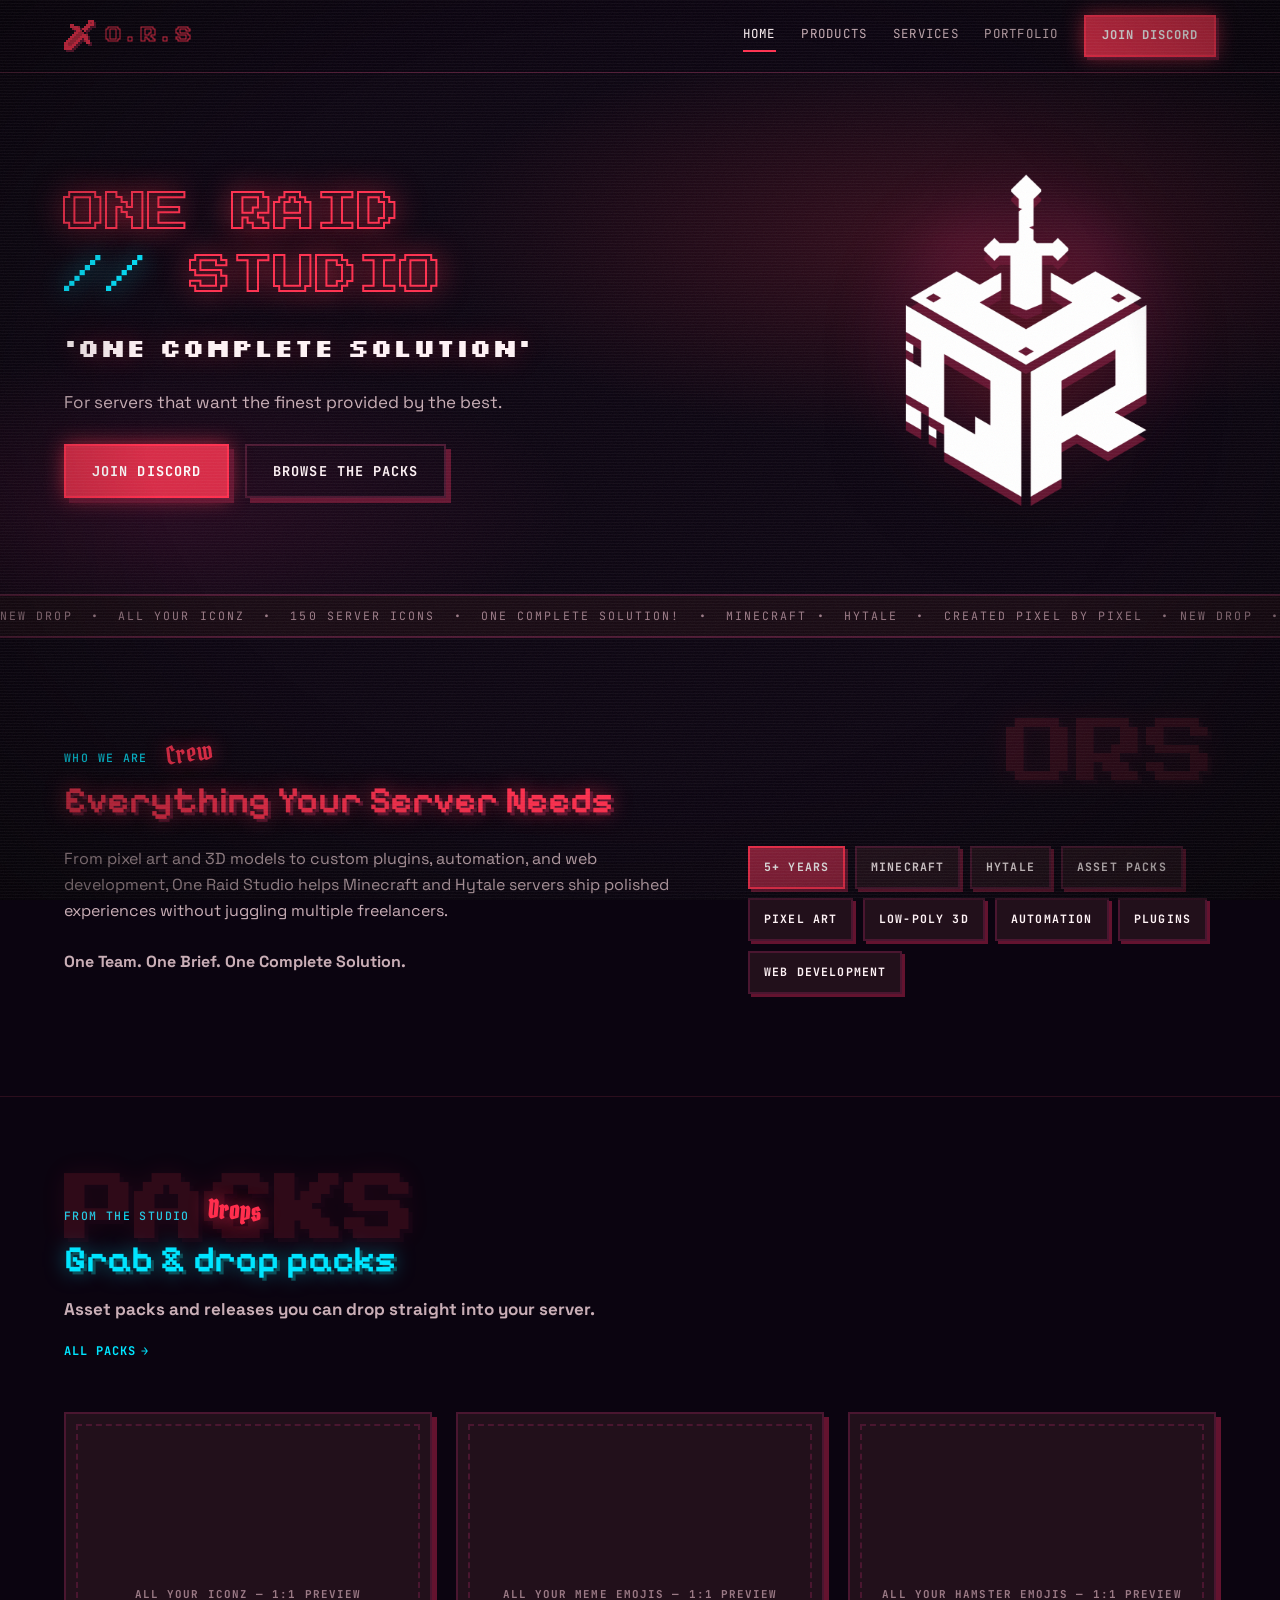
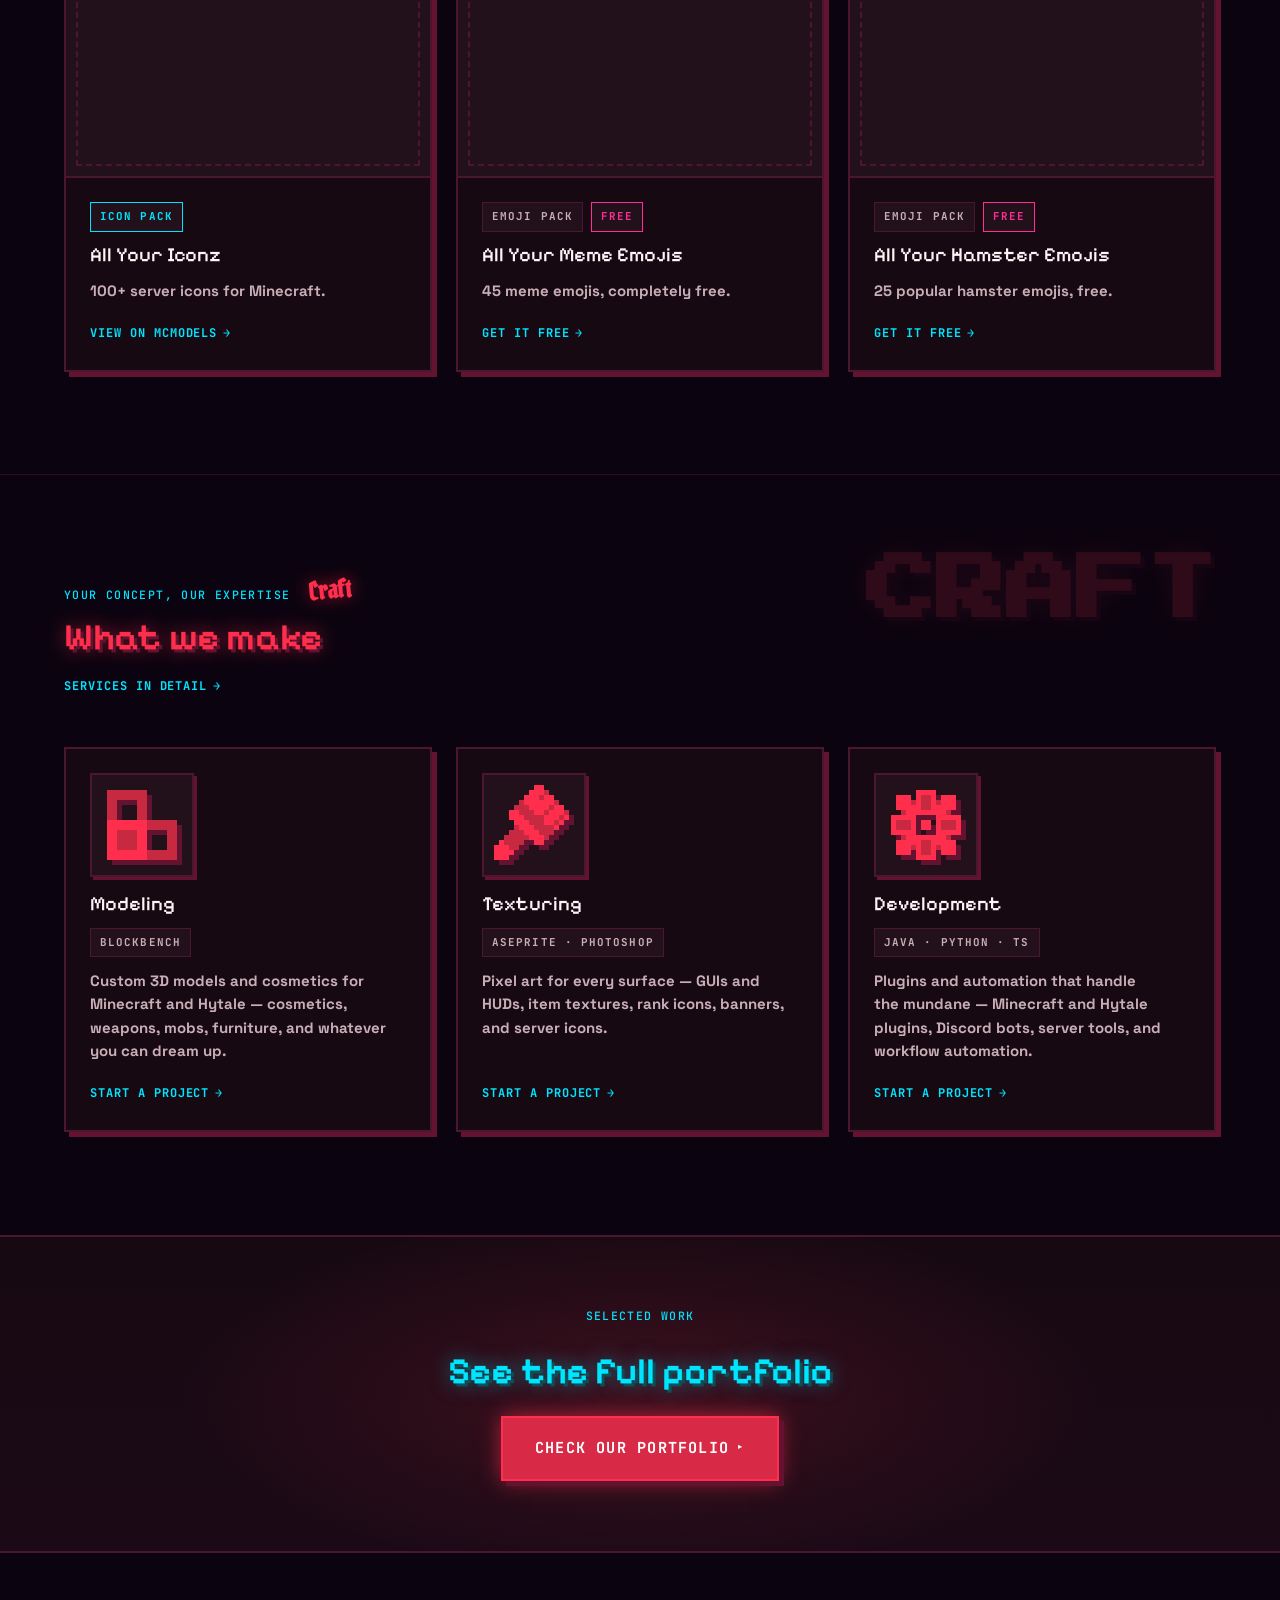
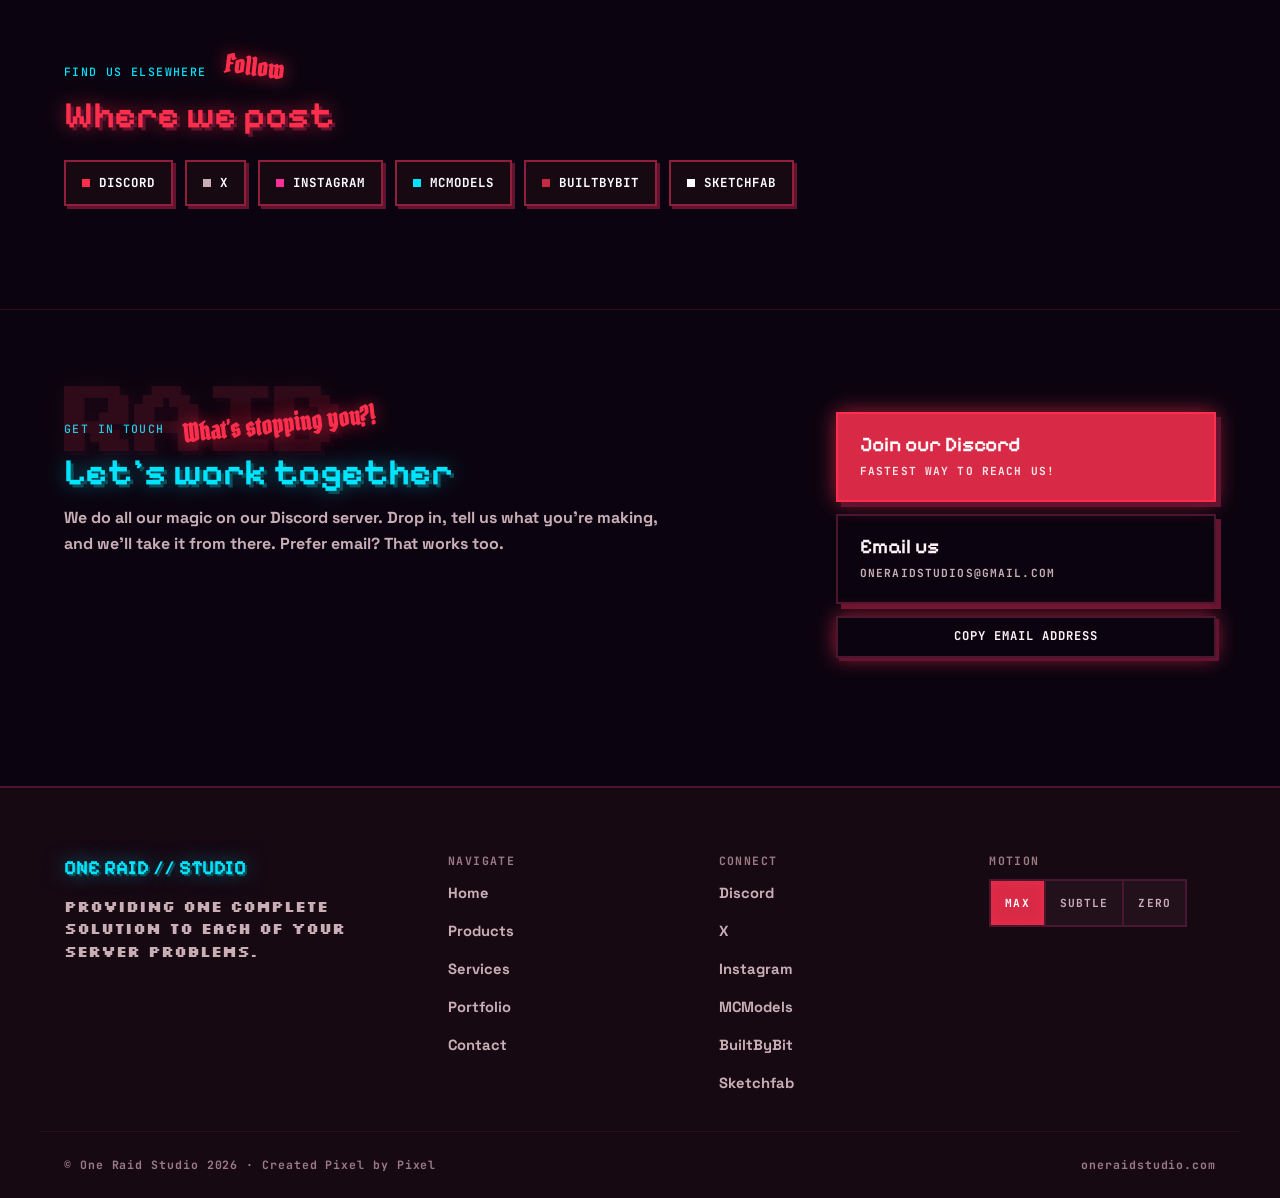
==== index.html @ 14cf7534 "v2.1.1" ====
<!DOCTYPE html>
<html lang="en">
<head>
  <meta charset="utf-8">
  <meta name="viewport" content="width=device-width, initial-scale=1, viewport-fit=cover">
  <title>One Raid Studio</title>
  <meta name="description" content="One Raid Studio — 3D models, pixel art, and plugins built for Minecraft and Hytale servers.">
  <meta name="color-scheme" content="dark">
  <meta name="theme-color" content="#0B0410">
  <link rel="canonical" href="https://oneraidstudio.com/">
  <meta property="og:type" content="website">
  <meta property="og:url" content="https://oneraidstudio.com/">
  <meta property="og:title" content="One Raid Studio — One Complete Solution">
  <meta property="og:description" content="3D models, pixel art, and plugins built for Minecraft and Hytale servers.">
  <meta property="og:image" content="https://oneraidstudio.com/assets/ors_1024x1024.png">
  <meta property="og:image:width" content="1024">
  <meta property="og:image:height" content="1024">
  <meta name="twitter:card" content="summary_large_image">
  <link rel="icon" type="image/png" sizes="16x16" href="assets/ors_16x16.png">
  <link rel="icon" type="image/png" sizes="64x64" href="assets/ors_64x64.png">
  <link rel="icon" type="image/png" sizes="128x128" href="assets/ors_128x128.png">
  <link rel="apple-touch-icon" href="assets/ors_128x128.png">
  <link rel="preconnect" href="https://fonts.googleapis.com">
  <link rel="preconnect" href="https://fonts.gstatic.com" crossorigin>
  <link href="https://fonts.googleapis.com/css2?family=JetBrains+Mono:wght@400;500;700&family=Pirata+One&family=Pixelify+Sans:wght@400..700&family=Press+Start+2P&family=Silkscreen:wght@400;700&family=Space+Grotesk:wght@400..700&display=swap" rel="stylesheet">
  <link rel="stylesheet" href="css/base.css">
  <link rel="stylesheet" href="css/index.css">
  <script>
    /* A missing image collapses to its labelled placeholder instead of a
       broken-image icon, so the layout holds and gaps are self-documenting. */
    addEventListener('error', function (e) {
      var t = e.target;
      if (!t || t.tagName !== 'IMG' || !t.hasAttribute('data-slot')) return;
      var frame = t.closest('[data-label]');
      if (frame) frame.setAttribute('data-empty', '');
      t.style.display = 'none';
    }, true);
  </script>
  <noscript><style>.boot{display:none!important}</style></noscript>
</head>
<body data-motion="max">
  <div class="boot" aria-hidden="true">
    <div class="boot__inner">
      <img class="boot__mark" src="assets/ors_16x16_sword_b.png" alt="" width="64" height="64">
      <span class="boot__word" translate="no">O.R.S</span>
      <div class="boot__bar"><i></i></div>
      <span class="boot__label">Loading&#8230;</span>
    </div>
  </div>
  <a class="skip" href="#main">Skip to content</a>
  <div class="crt" aria-hidden="true"></div>
  <div class="vignette" aria-hidden="true"></div>

  <header class="hdr">
    <div class="wrap hdr__inner">
      <a class="brand" href="index.html" aria-label="One Raid Studio — home">
        <img src="assets/ors_16x16_sword_b.png" alt="" width="16" height="16">
        <span class="brand__word" translate="no">O.R.S</span>
      </a>
      <nav class="nav" aria-label="Primary">
        <a class="nav__link" href="index.html" aria-current="page">Home</a>
        <a class="nav__link" href="products.html">Products</a>
        <a class="nav__link" href="services.html">Services</a>
        <a class="nav__link" href="portfolio.html">Portfolio</a>
        <a class="btn btn--primary btn--sm" href="#" data-link="discord">Join Discord</a>
      </nav>
      <button class="burger" type="button" aria-label="Open menu" aria-expanded="false" aria-controls="drawer">
        <span aria-hidden="true"><i></i><i></i><i></i></span>
      </button>
    </div>
  </header>

  <div class="drawer" id="drawer" role="dialog" aria-modal="true" aria-label="Menu">
    <div class="drawer__head">
      <span class="brand__word" translate="no">O.R.S</span>
      <button class="drawer__close" type="button" data-drawer-close aria-label="Close menu">&#10005;</button>
    </div>
    <nav class="drawer__nav" aria-label="Mobile">
      <a class="drawer__link" href="index.html" aria-current="page">Home</a>
      <a class="drawer__link" href="products.html">Products</a>
      <a class="drawer__link" href="services.html">Services</a>
      <a class="drawer__link" href="portfolio.html">Portfolio</a>
    </nav>
    <a class="btn btn--primary drawer__cta" href="#" data-link="discord">Join Discord</a>
  </div>

  <main id="main">

    <section class="hero" id="top">
      <div class="wrap hero__inner">
        <div class="hero__copy">
          <h1 class="wordmark" translate="no">
            <span class="fill glitch" data-text="ONE RAID">ONE RAID</span>
            <span><span class="slash">//</span> <span class="fill glitch" data-text="STUDIO">STUDIO</span></span>
          </h1>
          <p class="tagline">'One Complete Solution'</p>
          <p class="hero__lede">For servers that want the finest provided by the best.</p>
          <div class="hero__cta">
            <a class="btn btn--primary" href="#" data-link="discord">Join Discord</a>
            <a class="btn" href="products.html">Browse the packs</a>
          </div>
        </div>
        <div class="hero__mark">
          <div class="hero__cube" data-parallax>
            <div class="hero__cube__inner">
              <img src="assets/ors_logo_blank_shadow.png" alt="One Raid Studio mark: an isometric pixel cube with a planted sword" width="400" height="400" fetchpriority="high" decoding="async">
            </div>
          </div>
        </div>
      </div>
    </section>

    <div class="marquee" aria-hidden="true">
      <div class="marquee__track" data-marquee>
        <span class="marquee__seq">NEW DROP&nbsp; &bull;&nbsp; ALL YOUR ICONZ&nbsp; &bull;&nbsp; 150 SERVER ICONS&nbsp; &bull;&nbsp; ONE COMPLETE SOLUTION!&nbsp; &bull;&nbsp; MINECRAFT  &bull;&nbsp; HYTALE&nbsp; &bull;&nbsp; CREATED PIXEL BY PIXEL&nbsp; &bull;&nbsp; </span>
        <span class="marquee__seq">NEW DROP&nbsp; &bull;&nbsp; ALL YOUR ICONZ&nbsp; &bull;&nbsp; 150 SERVER ICONS&nbsp; &bull;&nbsp; ONE COMPLETE SOLUTION!&nbsp; &bull;&nbsp; MINECRAFT  &bull;&nbsp; HYTALE&nbsp; &bull;&nbsp; CREATED PIXEL BY PIXEL&nbsp; &bull;&nbsp; </span>
      </div>
    </div>

    <section class="sec" id="about">
      <div class="wrap">
        <span class="ghostword ghostword--r" aria-hidden="true">ORS</span>
        <div class="sec-head sec-head--tight reveal">
          <div class="sec-head__row">
            <span class="eyebrow">Who we are</span>
            <span class="script" aria-hidden="true" style="--tilt:-7deg">Crew</span>
          </div>
          <h2 class="h2 tone-red">Everything Your Server Needs</h2>
        </div>
        <div class="about reveal">
          <div class="about__copy">
            <p class="prose">From pixel art and 3D models to custom plugins, automation, and web development, One Raid Studio helps Minecraft and Hytale servers ship polished experiences without juggling multiple freelancers.<br><br><b>One Team. One Brief. One Complete Solution.</p>
          </div>
          <ul class="chips" aria-label="What we work with">
            <li class="chip chip--lead" style="--i:0">5+ Years</li>
            <li class="chip" style="--i:1">Minecraft</li>
            <li class="chip" style="--i:2">Hytale</li>
            <li class="chip" style="--i:3">Asset Packs</li>
            <li class="chip" style="--i:4">Pixel Art</li>
            <li class="chip" style="--i:5">Low-Poly 3D</li>
            <li class="chip" style="--i:6">Automation</li>
            <li class="chip" style="--i:7">Plugins</li>
            <li class="chip" style="--i:8">Web Development</li>
          </ul>
        </div>
      </div>
    </section>

    <section class="sec sec--rule" id="products">
      <div class="wrap">
        <span class="ghostword ghostword--l" aria-hidden="true">PACKS</span>
        <div class="sec-head reveal">
          <div class="sec-head__row">
            <span class="eyebrow">From the studio</span>
            <span class="script" aria-hidden="true" style="--tilt:5deg">Drops</span>
          </div>
          <h2 class="h2 tone-ice">Grab &amp; drop packs</h2>
          <p class="lede">Asset packs and releases you can drop straight into your server.</p>
          <a class="arrow arrow--inline" href="products.html">All packs <span class="arrow__glyph" aria-hidden="true">&rarr;</span></a>
        </div>
        <div class="grid reveal">
          <article class="card">
            <div class="card__media frame frame--1x1" data-label="All Your Iconz — 1:1 preview">
              <img data-slot src="assets/products/all-your-iconz.png" alt="Preview of the All Your Iconz server icon pack" width="600" height="600" loading="lazy" decoding="async">
            </div>
            <div class="card__body">
              <div class="tags"><span class="tag tag--cyan">Icon Pack</span></div>
              <h3 class="card__title">All Your Iconz</h3>
              <p class="card__text">100+ server icons for Minecraft.</p>
              <a class="arrow" href="#" data-link="pack-iconz">View on MCModels <span class="arrow__glyph" aria-hidden="true">&rarr;</span></a>
            </div>
          </article>
          <article class="card">
            <div class="card__media frame frame--1x1" data-label="All Your Meme Emojis — 1:1 preview">
              <img data-slot src="assets/products/all-your-meme-emojis.png" alt="Preview of the All Your Meme Emojis pack" width="600" height="600" loading="lazy" decoding="async">
            </div>
            <div class="card__body">
              <div class="tags"><span class="tag">Emoji Pack</span><span class="tag tag--free">Free</span></div>
              <h3 class="card__title">All Your Meme Emojis</h3>
              <p class="card__text">45 meme emojis, completely free.</p>
              <a class="arrow" href="#" data-link="pack-meme">Get it free <span class="arrow__glyph" aria-hidden="true">&rarr;</span></a>
            </div>
          </article>
          <article class="card">
            <div class="card__media frame frame--1x1" data-label="All Your Hamster Emojis — 1:1 preview">
              <img data-slot src="assets/products/all-your-hamster-emojis.png" alt="Preview of the All Your Hamster Emojis pack" width="600" height="600" loading="lazy" decoding="async">
            </div>
            <div class="card__body">
              <div class="tags"><span class="tag">Emoji Pack</span><span class="tag tag--free">Free</span></div>
              <h3 class="card__title">All Your Hamster Emojis</h3>
              <p class="card__text">25 popular hamster emojis, free.</p>
              <a class="arrow" href="#" data-link="pack-hamster">Get it free <span class="arrow__glyph" aria-hidden="true">&rarr;</span></a>
            </div>
          </article>
        </div>
      </div>
    </section>

    <section class="sec sec--rule" id="services">
      <div class="wrap">
        <span class="ghostword ghostword--r" aria-hidden="true">CRAFT</span>
        <div class="sec-head reveal">
          <div class="sec-head__row">
            <span class="eyebrow">Your concept, our expertise</span>
            <span class="script" aria-hidden="true" style="--tilt:-5deg">Craft</span>
          </div>
          <h2 class="h2 tone-red">What we make</h2>
          <a class="arrow arrow--inline" href="services.html">Services in detail <span class="arrow__glyph" aria-hidden="true">&rarr;</span></a>
        </div>
        <div class="grid reveal">
          <article class="card svc-card">
            <div class="icon-frame" data-label="Modeling icon &middot; 128px">
              <img data-slot src="assets/icons/ico_modeling.png" alt="" width="128" height="128" loading="lazy" decoding="async">
            </div>
            <h3 class="card__title">Modeling</h3>
            <span class="tag">Blockbench</span>
            <p class="card__text">Custom 3D models and cosmetics for Minecraft and Hytale — cosmetics, weapons, mobs, furniture, and whatever you can dream up.</p>
            <a class="arrow" href="#contact">Start a project <span class="arrow__glyph" aria-hidden="true">&rarr;</span></a>
          </article>
          <article class="card svc-card">
            <div class="icon-frame" data-label="Texturing icon &middot; 128px">
              <img data-slot src="assets/icons/ico_texturing.png" alt="" width="128" height="128" loading="lazy" decoding="async">
            </div>
            <h3 class="card__title">Texturing</h3>
            <span class="tag">Aseprite &middot; Photoshop</span>
            <p class="card__text">Pixel art for every surface — GUIs and HUDs, item textures, rank icons, banners, and server icons.</p>
            <a class="arrow" href="#contact">Start a project <span class="arrow__glyph" aria-hidden="true">&rarr;</span></a>
          </article>
          <article class="card svc-card">
            <div class="icon-frame" data-label="Plugins icon &middot; 128px">
              <img data-slot src="assets/icons/ico_development.png" alt="" width="128" height="128" loading="lazy" decoding="async">
            </div>
            <h3 class="card__title">Development</h3>
            <span class="tag">Java &middot; Python &middot; TS</span>
            <p class="card__text">Plugins and automation that handle the mundane — Minecraft and Hytale plugins, Discord bots, server tools, and workflow automation.</p>
            <a class="arrow" href="#contact">Start a project <span class="arrow__glyph" aria-hidden="true">&rarr;</span></a>
          </article>
        </div>
      </div>
    </section>

    <section class="band" id="portfolio">
      <div class="wrap band__inner reveal">
        <span class="eyebrow">Selected work</span>
        <h2 class="h2 tone-ice">See the full portfolio</h2>
        <a class="btn btn--primary btn--lg" href="portfolio.html">Check our portfolio <span class="btn__caret" aria-hidden="true">&#9656;</span></a>
      </div>
    </section>

    <section class="sec" id="socials">
      <div class="wrap">
        <div class="sec-head sec-head--tight reveal">
          <div class="sec-head__row">
            <span class="eyebrow">Find us elsewhere</span>
            <span class="script" aria-hidden="true" style="--tilt:7deg">Follow</span>
          </div>
          <h2 class="h2 tone-red">Where we post</h2>
        </div>
        <ul class="socials reveal">
          <li><a class="social" href="#" data-link="discord"><i aria-hidden="true" style="background:var(--neon-red)"></i>Discord</a></li>
          <li><a class="social" href="#" data-link="x"><i aria-hidden="true"></i>X</a></li>
          <li><a class="social" href="#" data-link="instagram"><i aria-hidden="true" style="background:var(--neon-magenta)"></i>Instagram</a></li>
          <li><a class="social" href="#" data-link="mcmodels"><i aria-hidden="true" style="background:var(--neon-cyan)"></i>MCModels</a></li>
          <li><a class="social" href="#" data-link="builtbybit"><i aria-hidden="true" style="background:var(--brand-red)"></i>BuiltByBit</a></li>
          <li><a class="social" href="#" data-link="sketchfab"><i aria-hidden="true" style="background:var(--white)"></i>Sketchfab</a></li>
        </ul>
      </div>
    </section>

    <section class="sec sec--rule" id="contact">
      <div class="wrap">
        <span class="ghostword ghostword--l" aria-hidden="true">RAID</span>
        <div class="contact reveal">
          <div class="contact__copy">
            <div class="sec-head__row">
              <span class="eyebrow">Get in touch</span>
              <span class="script" aria-hidden="true" style="--tilt:-6deg">What&rsquo;s stopping you?!</span>
            </div>
            <h2 class="h2 tone-ice">Let&rsquo;s work together</h2>
            <p class="prose">We do all our magic on our Discord server. Drop in, tell us what you&rsquo;re making, and we&rsquo;ll take it from there. Prefer email? That works too.</p>
          </div>
          <div class="contact__actions">
            <a class="bigbtn bigbtn--primary" href="#" data-link="discord">
              <b>Join our Discord</b>
              <small>Fastest way to reach us!</small>
            </a>
            <a class="bigbtn" href="mailto:oneraidstudios@gmail.com">
              <b>Email us</b>
              <small>oneraidstudios@gmail.com</small>
            </a>
            <button class="btn btn--sm" type="button" data-copy-email="oneraidstudios@gmail.com">Copy email address</button>
            <p class="copy-status" role="status" aria-live="polite" data-copy-status></p>
          </div>
        </div>
      </div>
    </section>

  </main>

  <footer class="footer">
    <div class="wrap footer__grid">
      <div class="footer__brand">
        <span class="footer__word" translate="no">ONE RAID // STUDIO</span>
        <span class="footer__tag">Providing ONE Complete Solution to each of your server problems.</span>
      </div>
      <nav class="footer__col" aria-label="Navigate">
        <span class="footer__label">Navigate</span>
        <a class="footer__link" href="index.html">Home</a>
        <a class="footer__link" href="products.html">Products</a>
        <a class="footer__link" href="services.html">Services</a>
        <a class="footer__link" href="portfolio.html">Portfolio</a>
        <a class="footer__link" href="index.html#contact">Contact</a>
      </nav>
      <nav class="footer__col" aria-label="Connect">
        <span class="footer__label">Connect</span>
        <a class="footer__link" href="#" data-link="discord">Discord</a>
        <a class="footer__link" href="#" data-link="x">X</a>
        <a class="footer__link" href="#" data-link="instagram">Instagram</a>
        <a class="footer__link" href="#" data-link="mcmodels">MCModels</a>
        <a class="footer__link" href="#" data-link="builtbybit">BuiltByBit</a>
        <a class="footer__link" href="#" data-link="sketchfab">Sketchfab</a>
      </nav>
      <div class="footer__col" role="group" aria-label="Motion preference">
        <span class="footer__label">Motion</span>
        <div class="switch">
          <button type="button" data-motion-btn="max" aria-pressed="true">Max</button>
          <button type="button" data-motion-btn="subtle" aria-pressed="false">Subtle</button>
          <button type="button" data-motion-btn="zero" aria-pressed="false">Zero</button>
        </div>
      </div>
    </div>
    <div class="footer__bar">
      <span class="footer__fine">&copy; One Raid Studio 2026 &middot; Created Pixel by Pixel</span>
      <span class="footer__fine">oneraidstudio.com</span>
    </div>
  </footer>

  <script src="js/links.js"></script>
  <script src="js/main.js"></script>
</body>
</html>
---- css/base.css ----
/* ===========================================================================
   ONE RAID STUDIO — base.css
   Tokens, shell, shared components. Loaded on every page before the page CSS.

   Aesthetic: pixel-arcade neon on near-black. Hard offset shadows, no radii,
   one dominant red + sparing cyan/magenta accents.

   Physical model (applies to every interactive surface):
     rest   -> sits on a hard maroon shadow
     hover  -> lifts up-left, shadow grows
     active -> presses down-right, shadow shrinks
   =========================================================================== */

/* ---------------------------------------------------------------- 1 TOKENS */
:root{
  color-scheme:dark;

  /* surfaces */
  --bg:#0B0410;
  --surface:#170912;
  --surface-2:#22101B;
  --border:#4A1630;
  --rule:#2C0E1D;

  /* brand */
  --maroon:#63132F;
  --brand-red:#C72941;       /* tints, gradients, glows                       */
  --brand-red-lit:#D82A46;   /* solid fills that must pop (buttons, on-states) */
  --brand-red-deep:#901F3B;
  --neon-red:#FF2E4D;
  --neon-cyan:#00E5FF;
  --neon-magenta:#FF2D95;
  --white:#FEFEFE;

  /* text — every value below clears 4.5:1 on --bg and --surface */
  --text:#FFF3F6;
  --text-muted:#C9AEB6;
  --text-dim:#9B7A86;      /* was #7A5A64 — 3.4:1, failed AA */

  --teal-deep:#0D4F59;       /* the cyan counterpart to --maroon           */
  --glow-red:rgba(255,46,77,.62);
  --glow-cyan:rgba(0,229,255,.5);
  --chrome:linear-gradient(180deg,#FFFFFF 0%,#E7ECF4 22%,#AAB4C6 50%,#6E7488 68%,#EAB8C6 88%,#00E5FF 100%);

  /* type families */
  --mono:'JetBrains Mono',ui-monospace,SFMono-Regular,Menlo,monospace;
  --pixel:'Pixelify Sans',var(--mono);
  --arcade:'Press Start 2P',var(--mono);
  --bitmap:'Silkscreen',var(--mono);
  --script:'Pirata One',Georgia,serif;
  --body:'Space Grotesk',ui-sans-serif,system-ui,sans-serif;

  /* type scale — the ONLY sizes on the site. No inline font-size overrides. */
  --fs-display:clamp(1.25rem,4.4vw,2.6rem);  /* hero wordmark, arcade face  */
  --fs-h1:clamp(2rem,4.2vw,3.15rem);
  --fs-h2:clamp(1.6rem,2.9vw,2.35rem);
  --fs-h3:clamp(1.25rem,1.5vw,1.45rem);
  --fs-lede:clamp(1rem,.9rem + .35vw,1.0625rem);
  --fs-body:1rem;
  --fs-sm:.9375rem;
  --fs-label:.72rem;                          /* mono, uppercase           */
  --fs-tag:.68rem;

  --lh-head:1.14;
  --lh-body:1.62;
  --tracking-label:.12em;

  /* space scale */
  --sp-1:4px;  --sp-2:8px;  --sp-3:12px; --sp-4:16px;
  --sp-5:24px; --sp-6:32px; --sp-7:44px; --sp-8:64px;
  --sec-y:clamp(56px,8vw,104px);              /* every full section         */
  --sec-y-sm:clamp(40px,5.5vw,72px);          /* page heads, tight bands    */
  --gutter:clamp(16px,4vw,24px);
  --wrap:1200px;
  --tap:44px;                                 /* minimum touch target       */

  /* hard pixel shadows */
  --sh-1:3px 3px 0 var(--maroon);
  --sh-2:5px 5px 0 var(--maroon);
  --sh-3:8px 8px 0 var(--maroon);
  --glow-sm:0 0 20px var(--glow-red);
  --glow-md:0 0 34px var(--glow-red);

  /* motion */
  --ease:cubic-bezier(.2,.8,.2,1);
  --dur-fast:.14s;
  --dur:.2s;
  --dur-slow:.6s;

  /* CRT — tune the whole screen effect from these three values.
     Scanlines carry the effect; grain is a whisper on top of it. */
  --crt-line:rgba(255,243,246,.030);
  --crt-pitch:3px;                            /* scanline period            */
  --crt-grain:.05;                            /* 0 = off. Keep under .08.   */
  --vignette:.55;
}

/* ------------------------------------------------------------- 2 ELEMENTS */
*,*::before,*::after{box-sizing:border-box}

html{
  /* clip (not hidden) — keeps the sticky header working */
  overflow-x:clip;
  scroll-behavior:smooth;
  -webkit-text-size-adjust:100%;
}
@media (prefers-reduced-motion:reduce){html{scroll-behavior:auto}}

body{
  margin:0;
  overflow-x:clip;
  background:var(--bg);
  color:var(--text);
  font-family:var(--body);
  font-size:var(--fs-body);
  line-height:var(--lh-body);
  -webkit-font-smoothing:antialiased;
}

img,svg{max-width:100%;display:block}
h1,h2,h3,h4,p{margin:0;text-wrap:pretty}
h1,h2,h3{text-wrap:balance}
ul{margin:0;padding:0;list-style:none}

a{color:var(--neon-cyan);text-decoration:none}
a:hover{color:var(--white)}

button{font:inherit;color:inherit}
a,button,.chip,.filter,.social,.switch button{
  touch-action:manipulation;
  -webkit-tap-highlight-color:rgba(255,46,77,.2);
}

:focus-visible{outline:2px solid var(--neon-cyan);outline-offset:3px}
::selection{background:var(--neon-magenta);color:#0B0410}

[id]{scroll-margin-top:96px}

/* scrollbar — squared off, brand red on the surface colour */
html{scrollbar-color:var(--brand-red-lit) var(--surface);scrollbar-width:auto}
::-webkit-scrollbar{width:14px;height:14px}
::-webkit-scrollbar-track{background:var(--surface);border-left:1px solid var(--border)}
::-webkit-scrollbar-thumb{
  background:var(--brand-red-lit);
  border:3px solid var(--surface);
  box-shadow:inset 0 0 0 1px var(--neon-red);
}
::-webkit-scrollbar-thumb:hover{background:var(--neon-red)}
::-webkit-scrollbar-thumb:active{background:var(--neon-red)}
::-webkit-scrollbar-corner{background:var(--surface)}

/* pending links — a URL hasn't been filled into js/links.js yet.
   Deliberately NOT dimmed: opacity here washed out every CTA on the page. */
[data-pending]{cursor:not-allowed}

/* ------------------------------------------------------------- 3 LAYOUT */
.wrap{
  position:relative;
  width:100%;
  max-width:var(--wrap);
  margin-inline:auto;
  padding-inline:max(var(--gutter),env(safe-area-inset-left),env(safe-area-inset-right));
}
.sec{position:relative;overflow:clip;padding-block:var(--sec-y)}
.sec--rule{border-top:1px solid var(--rule)}

.skip{
  position:fixed;left:12px;top:-80px;z-index:12000;
  padding:12px 18px;background:var(--brand-red);color:var(--white);
  font-family:var(--mono);font-size:.8rem;font-weight:700;
  letter-spacing:.08em;text-transform:uppercase;
  border:2px solid var(--neon-red);transition:top var(--dur) var(--ease);
}
.skip:focus{top:12px;color:var(--white)}

/* -------------------------------------------------- 4 SCREEN EFFECTS (CRT)
   Scanlines only, painted straight onto the page — no blend mode, no
   full-viewport flicker. The grain rides on `overlay`, so it textures the
   mid-tones and stays invisible in the blacks instead of lifting them.
   Both layers sit above the header so the effect is unbroken.            */
.crt{
  position:fixed;inset:0;z-index:9000;pointer-events:none;
  background-image:repeating-linear-gradient(
    to bottom,
    var(--crt-line) 0, var(--crt-line) 1px,
    transparent 1px, transparent var(--crt-pitch)
  );
}
.crt::after{
  content:"";position:absolute;inset:0;
  opacity:var(--crt-grain);
  mix-blend-mode:overlay;
  background-image:url("data:image/svg+xml;utf8,<svg xmlns='http://www.w3.org/2000/svg' width='200' height='200'><filter id='n'><feTurbulence type='fractalNoise' baseFrequency='1.1' numOctaves='2' stitchTiles='stitch'/></filter><rect width='200' height='200' filter='url(%23n)'/></svg>");
  background-size:200px 200px;
}
.vignette{
  position:fixed;inset:0;z-index:8990;pointer-events:none;
  background:radial-gradient(ellipse at 50% 45%,transparent 55%,rgba(0,0,0,var(--vignette)) 100%);
}

/* ------------------------------------------------------- 4b BOOT SCREEN
   Covers the font swap and first image paint. Dismissed by main.js once the
   page has loaded; the failsafe keyframe below guarantees it can never
   permanently block the page if the script never runs.                    */
.boot{
  position:fixed;inset:0;z-index:8950;
  display:grid;place-items:center;
  background:var(--bg);
  transition:opacity .45s var(--ease),visibility .45s var(--ease);
  animation:bootFailsafe 0s linear 8s forwards;
}
.boot.is-done{opacity:0;visibility:hidden;pointer-events:none}
@keyframes bootFailsafe{to{opacity:0;visibility:hidden;pointer-events:none}}

.boot__inner{display:flex;flex-direction:column;align-items:center;gap:18px;padding:var(--sp-5)}
.boot__mark{width:64px;height:64px;image-rendering:pixelated;animation:floaty 2.4s ease-in-out infinite}
.boot__word{
  font-family:var(--arcade);font-size:1.15rem;letter-spacing:.12em;
  color:transparent;-webkit-text-fill-color:transparent;
  -webkit-text-stroke:1px var(--neon-red);text-shadow:0 0 22px var(--glow-red);
}
.boot__bar{
  position:relative;overflow:hidden;
  width:min(58vw,260px);height:16px;
  background:var(--surface-2);border:2px solid var(--border);box-shadow:var(--sh-1);
}
.boot__bar i{
  display:block;height:100%;width:0;
  background:var(--brand-red-lit);box-shadow:0 0 16px var(--glow-red);
  transition:width .28s var(--ease);
}
/* LED segments */
.boot__bar::after{
  content:"";position:absolute;inset:0;pointer-events:none;
  background:repeating-linear-gradient(90deg,transparent 0 9px,var(--bg) 9px 12px);
}
.boot.is-done .boot__bar i{width:100%}
.boot__label{
  font-family:var(--mono);font-size:var(--fs-label);letter-spacing:.2em;
  text-transform:uppercase;color:var(--text-dim);
}

/* --------------------------------------------------------- 5 KEYFRAMES */
@keyframes floaty{0%,100%{transform:translateY(0)}50%{transform:translateY(-12px)}}
@keyframes pulse{0%,100%{opacity:.5;transform:scale(1)}50%{opacity:.82;transform:scale(1.06)}}
@keyframes marquee{from{transform:translateX(0)}to{transform:translateX(-50%)}}
@keyframes enter{from{opacity:0;transform:translateY(20px)}to{opacity:1;transform:none}}

/* ------------------------------------------------------------ 6 HEADER */
.hdr{
  position:sticky;top:0;z-index:100;
  padding-block:14px;
  padding-top:max(14px,env(safe-area-inset-top));
  background:rgba(11,4,16,.84);
  backdrop-filter:blur(10px);
  -webkit-backdrop-filter:blur(10px);
  border-bottom:1px solid var(--border);
  transition:padding var(--dur) var(--ease),background var(--dur) var(--ease);
}
.hdr.is-scrolled{padding-block:8px;background:rgba(11,4,16,.96)}
.hdr__inner{display:flex;align-items:center;justify-content:space-between;gap:var(--sp-5)}

.brand{display:flex;align-items:center;gap:10px;flex-shrink:0;min-height:var(--tap)}
/* 32px display from the 64px source is an exact 2:1 reduction, so the pixel
   grid stays square. 26px was a 0.406 scale — that was the distortion. */
.brand img{width:32px;height:32px;image-rendering:pixelated}
/* LED tube lockup — same hollow-stroke treatment as the hero wordmark */
.brand__word{
  font-family:var(--arcade);font-weight:400;font-size:1rem;letter-spacing:.1em;
  color:transparent;-webkit-text-fill-color:transparent;
  -webkit-text-stroke:1px var(--neon-red);
  white-space:nowrap;
}

.nav{display:flex;align-items:center;gap:clamp(16px,2vw,28px)}
.nav__link{
  display:inline-flex;align-items:center;min-height:32px;padding-bottom:2px;
  font-family:var(--mono);font-size:.78rem;letter-spacing:.1em;text-transform:uppercase;
  color:var(--text-muted);border-bottom:2px solid transparent;
  transition:color var(--dur-fast) var(--ease),border-color var(--dur-fast) var(--ease);
}
.nav__link:hover{color:var(--text);border-bottom-color:var(--neon-red)}
.nav__link[aria-current="page"]{color:var(--text);border-bottom-color:var(--neon-red)}

/* ----------------------------------------------------------- 7 BUTTONS */
.btn{
  display:inline-flex;align-items:center;justify-content:center;
  min-height:var(--tap);
  padding:14px 26px;
  font-family:var(--mono);font-weight:700;font-size:.85rem;
  letter-spacing:.08em;text-transform:uppercase;text-align:center;
  border:2px solid var(--border);background:transparent;color:var(--text);
  box-shadow:var(--sh-2);cursor:pointer;
  transition:transform var(--dur-fast) var(--ease),box-shadow var(--dur-fast) var(--ease),
             background var(--dur-fast) var(--ease),border-color var(--dur-fast) var(--ease),
             color var(--dur-fast) var(--ease);
}
.btn:hover{transform:translate(-2px,-2px);box-shadow:var(--sh-3);background:var(--surface-2);border-color:var(--neon-cyan);color:var(--white)}
.btn:active{transform:translate(2px,2px);box-shadow:var(--sh-1)}

.btn--primary{background:var(--brand-red-lit);border-color:var(--neon-red);color:var(--white);box-shadow:var(--sh-2),var(--glow-sm)}
.btn--primary:hover{background:var(--neon-red);border-color:var(--neon-red);color:var(--white);box-shadow:var(--sh-3),var(--glow-md)}
.btn--primary:active{box-shadow:var(--sh-1),var(--glow-sm)}

.btn--sm{min-height:38px;padding:9px 16px;font-size:.76rem;box-shadow:var(--sh-1),var(--glow-sm)}
.btn--sm:hover{box-shadow:var(--sh-2),var(--glow-sm)}
.btn--lg{padding:18px 32px;font-size:.95rem}
.btn__caret{margin-left:.5em;font-size:.9em;line-height:1}

.burger{
  display:none;align-items:center;justify-content:center;
  width:var(--tap);height:var(--tap);
  background:var(--surface-2);border:2px solid var(--border);box-shadow:var(--sh-1);
  color:var(--text);cursor:pointer;padding:0;
  transition:transform var(--dur-fast) var(--ease),box-shadow var(--dur-fast) var(--ease),border-color var(--dur-fast) var(--ease);
}
.burger:hover{border-color:var(--neon-red)}
.burger:active{transform:translate(2px,2px);box-shadow:1px 1px 0 var(--maroon)}
.burger span{display:flex;flex-direction:column;gap:4px}
.burger i{display:block;width:18px;height:3px;background:var(--text)}
.burger i:first-child{background:var(--neon-red)}
.burger i:last-child{background:var(--neon-cyan)}

/* ------------------------------------------------------------ 8 DRAWER */
.drawer{
  position:fixed;inset:0;z-index:9500;
  display:none;flex-direction:column;
  background:var(--bg);
  padding:var(--sp-5);
  padding-top:max(var(--sp-5),env(safe-area-inset-top));
  padding-bottom:max(var(--sp-5),env(safe-area-inset-bottom));
  overflow-y:auto;overscroll-behavior:contain;
}
.drawer.is-open{display:flex}
.drawer__head{display:flex;align-items:center;justify-content:space-between;gap:var(--sp-4)}
.drawer__close{
  width:var(--tap);height:var(--tap);flex-shrink:0;
  background:var(--surface-2);border:2px solid var(--border);box-shadow:var(--sh-1);
  color:var(--neon-red);font-family:var(--mono);font-size:1.1rem;cursor:pointer;
}
.drawer__close:active{transform:translate(2px,2px);box-shadow:1px 1px 0 var(--maroon)}
.drawer__nav{display:flex;flex-direction:column;margin-top:clamp(20px,5vh,48px)}
.drawer__link{
  display:flex;align-items:center;min-height:var(--tap);
  padding:16px 4px;
  font-family:var(--pixel);font-size:clamp(1.5rem,6vw,2rem);
  color:var(--text);border-bottom:2px solid var(--rule);
}
.drawer__link:hover,.drawer__link[aria-current="page"]{color:var(--neon-red)}
.drawer .btn{margin-top:auto;padding-top:16px}
.drawer__cta{margin-top:clamp(24px,6vh,40px)}
body.is-locked{overflow:hidden}

/* ------------------------------------------- 9 SECTION HEADING SYSTEM
   One pattern for every section on every page:
   eyebrow + script flourish -> h2 -> optional lede -> optional inline link. */
.eyebrow{
  font-family:var(--mono);font-size:var(--fs-label);font-weight:500;
  letter-spacing:var(--tracking-label);text-transform:uppercase;color:var(--neon-cyan);
}
.script{
  display:inline-block;
  font-family:var(--script);font-size:1.55rem;line-height:1;color:var(--neon-red);
  text-shadow:0 0 18px var(--glow-red);white-space:nowrap;
  margin-inline:2px;
  transform:rotate(var(--tilt,-6deg));
  transform-origin:center;
  animation:splash 1.35s ease-in-out infinite;
}
/* Minecraft splash-text pulse: the tilt eases toward level at peak scale,
   which is what makes it read bouncy rather than a flat zoom. */
@keyframes splash{
  0%,100%{transform:rotate(var(--tilt,-6deg)) scale(1)}
  50%    {transform:rotate(calc(var(--tilt,-6deg) * .8)) scale(1.13)}
}
.sec-head{display:flex;flex-direction:column;gap:var(--sp-3);margin-bottom:var(--sp-7)}
.sec-head--tight{margin-bottom:var(--sp-5)}
.sec-head__row{display:flex;align-items:baseline;gap:var(--sp-4);flex-wrap:wrap}
.sec-head .lede,.page-head .lede{margin-top:var(--sp-1)}

.h1{font-family:var(--pixel);font-weight:600;font-size:var(--fs-h1);line-height:var(--lh-head)}
.h2{font-family:var(--pixel);font-weight:600;font-size:var(--fs-h2);line-height:var(--lh-head)}
.h3{font-family:var(--pixel);font-weight:500;font-size:var(--fs-h3);line-height:1.2;color:var(--text)}

/* Two heading tones, identical treatment — solid neon fill, hard offset
   shadow, soft halo. .tone-ice is the cyan counterpart to .tone-red. */
.tone-red{color:var(--neon-red);text-shadow:3px 3px 0 var(--maroon),0 0 20px var(--glow-red)}
.tone-ice{color:var(--neon-cyan);text-shadow:3px 3px 0 var(--teal-deep),0 0 20px var(--glow-cyan)}

.lede{max-width:62ch;font-size:var(--fs-lede);line-height:var(--lh-body);color:var(--text-muted)}
.prose{max-width:62ch;font-size:var(--fs-body);line-height:var(--lh-body);color:var(--text-muted)}

/* page head — shared by products / services / portfolio */
.page-head{position:relative;overflow:clip;padding-block:var(--sec-y-sm) clamp(20px,3vw,36px)}
.page-head__inner{position:relative;display:flex;flex-direction:column;gap:var(--sp-3)}

/* giant ghost word — anchored to the content column, never the viewport */
.ghostword{
  position:absolute;top:-18px;
  font-family:var(--arcade);font-size:clamp(2rem,6vw,4.4rem);line-height:.9;
  color:var(--neon-red);text-shadow:4px 4px 0 var(--maroon),0 0 26px var(--glow-red);
  opacity:.15;white-space:nowrap;pointer-events:none;user-select:none;
}
.ghostword--l{left:var(--gutter)}
.ghostword--r{right:var(--gutter)}

/* ------------------------------------------------- 10 IMAGE FRAMES
   Every image on the site sits in a .frame. If the file isn't there yet the
   frame renders a labelled placeholder at the right aspect ratio, so layout
   never shifts and you can see exactly which asset is still missing.      */
.frame{position:relative;overflow:hidden;background:var(--surface-2);isolation:isolate}
.frame--1x1{aspect-ratio:1/1}
.frame--4x3{aspect-ratio:4/3}
.frame img{width:100%;height:100%;object-fit:cover}
.frame[data-empty]::before{
  content:"";position:absolute;inset:10px;
  border:2px dashed var(--border);
}
.frame[data-empty]::after{
  content:attr(data-label);
  position:absolute;inset:0;display:flex;align-items:center;justify-content:center;
  padding:var(--sp-5);text-align:center;
  font-family:var(--mono);font-size:var(--fs-tag);letter-spacing:.1em;text-transform:uppercase;
  color:var(--text-dim);
}

/* service icon frame — drop a 128×128 PNG in and it fills this exactly */
.icon-frame{
  position:relative;flex:0 0 auto;
  width:104px;height:104px;
  background:var(--surface-2);border:2px solid var(--border);box-shadow:var(--sh-1);
  overflow:hidden;
}
.icon-frame img{width:100%;height:100%;object-fit:contain;padding:10px;image-rendering:pixelated}
.icon-frame[data-empty]::before{content:"";position:absolute;inset:8px;border:2px dashed var(--border)}
.icon-frame[data-empty]::after{
  content:attr(data-label);
  position:absolute;inset:0;display:flex;align-items:center;justify-content:center;
  padding:10px;text-align:center;
  font-family:var(--mono);font-size:.6rem;letter-spacing:.06em;text-transform:uppercase;
  color:var(--text-dim);line-height:1.4;
}

/* ------------------------------------------------------------- 11 CARDS */
.grid{display:grid;grid-template-columns:repeat(3,minmax(0,1fr));gap:var(--sp-5)}
.card{
  display:flex;flex-direction:column;
  background:var(--surface);border:2px solid var(--border);box-shadow:var(--sh-2);
  transition:transform var(--dur) var(--ease),box-shadow var(--dur) var(--ease),border-color var(--dur) var(--ease);
}
.card:hover{transform:translate(-2px,-2px);box-shadow:var(--sh-3);border-color:var(--brand-red)}
.card__media{border-bottom:2px solid var(--border)}
.card__body{padding:var(--sp-5);display:flex;flex-direction:column;gap:var(--sp-3);flex:1}
.card__title{font-family:var(--pixel);font-weight:500;font-size:var(--fs-h3);line-height:1.15;color:var(--text)}
.card__text{font-size:var(--fs-sm);line-height:1.55;color:var(--text-muted)}

.tags{display:flex;flex-wrap:wrap;gap:var(--sp-2)}
.tag{
  font-family:var(--mono);font-size:var(--fs-tag);letter-spacing:.1em;text-transform:uppercase;
  color:var(--text-muted);background:var(--surface-2);border:1px solid var(--border);padding:5px 9px;
}
.tag--cyan{color:var(--neon-cyan);border-color:var(--neon-cyan)}
.tag--free{color:var(--neon-magenta);border-color:var(--neon-magenta);font-weight:700}

.pills{display:flex;flex-wrap:wrap;gap:10px}
.pill{
  font-family:var(--mono);font-size:.7rem;letter-spacing:.08em;text-transform:uppercase;
  color:var(--text);background:var(--surface);border:2px solid var(--border);
  box-shadow:var(--sh-1);padding:8px 12px;
}

.arrow{
  margin-top:auto;padding-top:var(--sp-2);align-self:flex-start;
  display:inline-flex;align-items:center;min-height:32px;
  font-family:var(--mono);font-size:.75rem;font-weight:700;
  letter-spacing:.08em;text-transform:uppercase;color:var(--neon-cyan);
  transition:color var(--dur-fast) var(--ease),transform var(--dur-fast) var(--ease);
}
.arrow:hover{color:var(--white);transform:translateX(3px)}
.arrow--inline{margin-top:0;padding-top:0}
.arrow__glyph{margin-left:.45em}

/* ---------------------------------------------------------- 12 CTA BAND */
.band{
  position:relative;overflow:clip;padding-block:var(--sec-y-sm);
  border-top:2px solid var(--border);border-bottom:2px solid var(--border);
  background:linear-gradient(180deg,var(--surface) 0%,#1B0A16 100%);
}
.band::before{
  content:"";position:absolute;inset:0;pointer-events:none;
  background:radial-gradient(50% 80% at 50% 50%,rgba(199,41,65,.2),transparent 72%);
}
.band__inner{position:relative;display:flex;flex-direction:column;align-items:center;gap:var(--sp-5);text-align:center}

/* ------------------------------------------------------------ 13 FOOTER */
.footer{
  position:relative;border-top:2px solid var(--border);background:var(--surface);
  padding-block:clamp(40px,6vw,64px) var(--sp-5);
  padding-bottom:max(var(--sp-5),env(safe-area-inset-bottom));
}
.footer__grid{display:grid;grid-template-columns:1.5fr repeat(3,minmax(0,1fr));gap:var(--sp-7) var(--sp-7)}
.footer__brand{display:flex;flex-direction:column;gap:10px}
.footer__word{
  font-family:var(--pixel);font-weight:700;font-size:1.25rem;
  color:var(--neon-cyan);
  text-shadow:2px 2px 0 var(--teal-deep),0 0 20px var(--glow-cyan);
}
.footer__tag{font-family:var(--bitmap);font-size:.95rem;line-height:1.5;color:var(--text-muted)}
.footer__col{display:flex;flex-direction:column;gap:var(--sp-2);min-width:0}
.footer__label{font-family:var(--mono);font-size:var(--fs-label);letter-spacing:var(--tracking-label);text-transform:uppercase;color:var(--text-dim)}
.footer__link{display:inline-flex;align-items:center;min-height:30px;font-size:.92rem;color:var(--text-muted)}
.footer__link:hover{color:var(--neon-red)}
.footer__bar{
  max-width:var(--wrap);margin:var(--sp-6) auto 0;
  padding:var(--sp-5) var(--gutter) 0;border-top:1px solid var(--rule);
  display:flex;flex-wrap:wrap;gap:var(--sp-2) var(--sp-5);justify-content:space-between;
}
.footer__fine{font-family:var(--mono);font-size:var(--fs-label);letter-spacing:.08em;color:var(--text-dim)}

.switch{display:flex;border:2px solid var(--border);background:var(--surface-2);width:max-content;max-width:100%}
.switch button{
  min-height:var(--tap);padding:9px 14px;
  font-family:var(--mono);font-size:.7rem;letter-spacing:.1em;text-transform:uppercase;
  color:var(--text-muted);background:transparent;border:0;border-right:2px solid var(--border);cursor:pointer;
  transition:color var(--dur-fast) var(--ease),background var(--dur-fast) var(--ease);
}
.switch button:last-child{border-right:0}
.switch button:hover{color:var(--text);background:rgba(199,41,65,.18)}
.switch button.is-on{background:var(--brand-red-lit);color:var(--white);box-shadow:inset 0 0 14px rgba(255,46,77,.5)}

/* ------------------------------------------------- 14 SCROLL REVEAL */
.reveal.is-armed{opacity:0;transform:translateY(18px)}
.reveal.is-armed.is-in{
  opacity:1;transform:none;
  transition:opacity var(--dur-slow) var(--ease),transform var(--dur-slow) var(--ease);
}

/* --------------------------------------------------- 15 MOTION MODES
   max    — everything, including ambient loops
   subtle — no ambient loops; hover + reveal transitions stay
   zero   — nothing moves                                                */
[data-motion="subtle"] .marquee__track,
[data-motion="subtle"] .hero__cube img,
[data-motion="subtle"] .hero__cube::before,
[data-motion="subtle"] .script,
[data-motion="subtle"] .chip{animation:none}
[data-motion="subtle"]{--crt-grain:0}

[data-motion="zero"] *,
[data-motion="zero"] *::before,
[data-motion="zero"] *::after{animation:none !important;transition:none !important}
[data-motion="zero"] .crt,
[data-motion="zero"] .vignette{display:none}
[data-motion="zero"] .hero__cube:hover .hero__cube__inner{transform:none}

@media (prefers-reduced-motion:reduce){
  .marquee__track,.hero__cube img,.hero__cube::before,.script,.chip{animation:none !important}
}

/* ------------------------------------------------------ 16 RESPONSIVE
   Verified at 360 / 390 / 768 / 834 / 1024 / 1280 / 1600 / 1920.        */

/* ultra-wide — let the column breathe rather than stranding it */
@media (min-width:1600px){
  :root{--wrap:1320px}
}

/* laptop */
@media (max-width:1100px){
  .nav{gap:16px}
  .nav__link{font-size:.74rem}
}

/* tablet landscape — nav becomes the drawer */
@media (max-width:960px){
  .nav{display:none}
  .burger{display:inline-flex}
  .grid{grid-template-columns:repeat(2,minmax(0,1fr))}
  .footer__grid{grid-template-columns:1fr 1fr}
  .footer__brand{grid-column:1 / -1}
}

/* tablet portrait */
@media (max-width:768px){
  :root{--sec-y:clamp(48px,9vw,72px)}
  .ghostword{font-size:clamp(1.8rem,8vw,3rem);opacity:.1}
}

/* phone */
@media (max-width:640px){
  :root{
    --crt-grain:.035;--crt-line:rgba(255,243,246,.026);
    /* the desktop clamp floors at 20px on any phone, which reads far too
       small for the hero lockup — roughly +50% at 390px */
    --fs-display:clamp(1.7rem,7.7vw,1.9rem);
  }
  .grid{grid-template-columns:1fr}
  .ghostword{display:none}
  .footer__grid{grid-template-columns:1fr;gap:var(--sp-5)}
  /* the link lists flow inline and wrap — one 44px row per link made the
     footer taller than the viewport */
  nav.footer__col{flex-flow:row wrap;align-items:center;gap:0 var(--sp-4)}
  nav.footer__col .footer__label{flex:1 0 100%;margin-bottom:2px}
  .footer__link{min-width:44px}
  .footer__bar{flex-direction:column;gap:var(--sp-2)}
  .switch{width:100%}
  .switch button{flex:1;padding-inline:6px}
  .btn{width:100%}
  .band .btn,.hdr .btn{width:auto}
  /* every inline link becomes a full 44px target on touch */
  .arrow,.footer__link,.btn--sm{min-height:var(--tap)}
}

/* short viewports (phone in landscape) — keep the drawer usable */
@media (max-height:560px){
  .drawer__nav{margin-top:var(--sp-4)}
  .drawer__link{font-size:1.25rem;padding-block:10px}
  .drawer__cta{margin-top:var(--sp-4)}
}

@media (max-width:400px){
  .brand__word{font-size:.8rem;letter-spacing:.06em}
}

/* ---------------------------------------------------------- 17 PRINT */
@media print{
  .crt,.vignette,.drawer,.burger,.marquee,.skip,.switch{display:none !important}
  body{background:#fff;color:#000}
  .hdr{position:static;background:none}
  a{color:#000;text-decoration:underline}
}
---- css/index.css ----
/* ===========================================================================
   ONE RAID STUDIO — index.css  (home page only)
   =========================================================================== */

/* ---------------------------------------------------------------- HERO */
.hero{position:relative;overflow:clip;padding-block:clamp(40px,6vw,80px) clamp(40px,5vw,72px)}
.hero::before{
  content:"";position:absolute;inset:0;pointer-events:none;
  background:
    radial-gradient(58% 55% at 74% 32%,rgba(199,41,65,.22),transparent 70%),
    radial-gradient(46% 42% at 12% 84%,rgba(255,45,149,.10),transparent 72%);
}
.hero__inner{
  position:relative;
  display:grid;grid-template-columns:minmax(0,1.15fr) minmax(240px,380px);
  align-items:center;gap:clamp(28px,4vw,56px);
}
.hero__copy{display:flex;flex-direction:column;gap:var(--sp-5);min-width:0}
.hero__copy>*{animation:enter .8s var(--ease) both}
.hero__copy>*:nth-child(1){animation-delay:.05s}
.hero__copy>*:nth-child(2){animation-delay:.14s}
.hero__copy>*:nth-child(3){animation-delay:.22s}
.hero__copy>*:nth-child(4){animation-delay:.3s}

.wordmark{font-family:var(--arcade);font-weight:400;font-size:var(--fs-display);line-height:1.5;letter-spacing:0}
.wordmark>span{display:block}
.wordmark .fill{
  color:transparent;-webkit-text-fill-color:transparent;
  -webkit-text-stroke:2px var(--neon-red);text-shadow:0 0 30px var(--glow-red);
}
.wordmark .slash{color:var(--neon-cyan);-webkit-text-fill-color:var(--neon-cyan);text-shadow:0 0 24px rgba(0,229,255,.75)}

/* glitch — ambient pass only in `max`, hover everywhere */
@keyframes clipA{0%{clip-path:inset(10% 0 64% 0)}20%{clip-path:inset(72% 0 8% 0)}40%{clip-path:inset(34% 0 44% 0)}60%{clip-path:inset(4% 0 82% 0)}80%{clip-path:inset(58% 0 26% 0)}100%{clip-path:inset(24% 0 56% 0)}}
@keyframes clipB{0%{clip-path:inset(66% 0 12% 0)}20%{clip-path:inset(18% 0 68% 0)}40%{clip-path:inset(48% 0 30% 0)}60%{clip-path:inset(80% 0 6% 0)}80%{clip-path:inset(10% 0 74% 0)}100%{clip-path:inset(54% 0 32% 0)}}
@keyframes autoGlitch{0%,90%,100%{opacity:0}91%{opacity:.85}93%{opacity:0}95%{opacity:.7}97%{opacity:0}}
.glitch{position:relative;display:inline-block}
.glitch::before,.glitch::after{
  content:attr(data-text);position:absolute;left:0;top:0;width:100%;
  pointer-events:none;opacity:0;-webkit-text-fill-color:currentColor;text-shadow:none;
}
.glitch:hover::before{color:var(--neon-red);opacity:.9;transform:translate(-4px,-2px);animation:clipA .45s steps(2,end) infinite}
.glitch:hover::after{color:var(--neon-cyan);opacity:.9;transform:translate(4px,2px);animation:clipB .45s steps(2,end) infinite}
[data-motion="max"] .glitch::before{color:var(--neon-red);transform:translate(-4px,-2px);animation:autoGlitch 9s steps(1,end) infinite}
[data-motion="max"] .glitch::after{color:var(--neon-magenta);transform:translate(4px,2px);animation:autoGlitch 9s steps(1,end) .1s infinite}
[data-motion="max"] .glitch:hover::before{opacity:.9;animation:clipA .45s steps(2,end) infinite}
[data-motion="max"] .glitch:hover::after{opacity:.9;animation:clipB .45s steps(2,end) infinite}

.tagline{
  font-family:var(--bitmap);font-weight:700;
  font-size:clamp(1.05rem,2vw,1.6rem);line-height:1.35;
  color:var(--text);text-shadow:0 0 26px rgba(255,46,77,.35);
}
.hero__lede{max-width:52ch;font-size:var(--fs-lede);line-height:var(--lh-body);color:var(--text-muted)}
.hero__cta{display:flex;flex-wrap:wrap;gap:var(--sp-4);margin-top:var(--sp-1)}
.hero__cta .btn{flex:0 1 auto}

.hero__mark{display:flex;justify-content:center;min-width:0}
.hero__cube{
  position:relative;width:min(100%,380px);aspect-ratio:1/1;
  transition:transform .3s ease-out;will-change:transform;
  animation:enter .9s var(--ease) both;animation-delay:.16s;
}
.hero__cube::before{
  content:"";position:absolute;inset:8%;border-radius:50%;
  background:radial-gradient(circle,rgba(255,46,77,.6),rgba(255,45,149,.18) 46%,transparent 70%);
  filter:blur(30px);animation:pulse 5s ease-in-out infinite;
}
.hero__cube__inner{
  position:relative;width:100%;height:100%;
  transition:transform .38s var(--ease);
}
.hero__cube:hover .hero__cube__inner{transform:scale(1.08)}
.hero__cube img{
  width:100%;height:100%;object-fit:contain;
  animation:floaty 4.5s ease-in-out infinite;
  filter:drop-shadow(0 18px 34px rgba(0,0,0,.55));
}

/* ------------------------------------------------------------- MARQUEE */
.marquee{border-block:2px solid var(--border);background:var(--surface);overflow:hidden}
.marquee__track{
  display:flex;width:max-content;
  animation:marquee 36s linear infinite;
  will-change:transform;
}
.marquee__track:hover{animation-play-state:paused}
.marquee__seq{
  flex:0 0 auto;
  white-space:nowrap;padding-block:11px;
  font-family:var(--mono);font-size:var(--fs-label);letter-spacing:.18em;
  text-transform:uppercase;color:var(--text-dim);
}

/* --------------------------------------------------------------- ABOUT */
.about{display:grid;grid-template-columns:minmax(0,1.35fr) minmax(0,1fr);gap:clamp(28px,4vw,64px);align-items:start}
.about__copy{display:flex;flex-direction:column;gap:var(--sp-3);min-width:0}

.chips{display:flex;flex-wrap:wrap;gap:10px;align-content:flex-start}
@keyframes chipIn{from{opacity:0;transform:translateY(10px) scale(.94)}to{opacity:1;transform:none}}
.chip{
  font-family:var(--mono);font-size:var(--fs-label);letter-spacing:.1em;text-transform:uppercase;
  color:var(--text);background:var(--surface-2);border:2px solid var(--border);
  box-shadow:var(--sh-1);padding:10px 14px;
  animation:chipIn .45s var(--ease) both;animation-delay:calc(var(--i,0)*55ms);
  transition:border-color var(--dur-fast) var(--ease),color var(--dur-fast) var(--ease);
}
.chip:hover{border-color:var(--brand-red);color:var(--white)}
.chip--lead{background:var(--brand-red-deep);border-color:var(--neon-red);color:var(--white)}

/* ---------------------------------------- SERVICE CARDS (home summary) */
.svc-card{padding:var(--sp-5);gap:var(--sp-3)}
.svc-card .card__title{margin-top:var(--sp-1)}
.svc-card .tag{align-self:flex-start}

/* ------------------------------------------------------------- SOCIALS */
.socials{display:flex;flex-wrap:wrap;gap:var(--sp-3)}
.socials li{display:flex;min-width:0}
.social{
  display:inline-flex;align-items:center;gap:9px;min-height:var(--tap);
  font-family:var(--mono);font-size:.78rem;letter-spacing:.08em;text-transform:uppercase;
  color:var(--white);background:var(--surface);border:2px solid var(--brand-red-deep);
  box-shadow:var(--sh-1);padding:11px 16px;
  transition:transform var(--dur-fast) var(--ease),box-shadow var(--dur-fast) var(--ease),
             border-color var(--dur-fast) var(--ease),color var(--dur-fast) var(--ease);
}
.social:hover{transform:translate(-2px,-2px);box-shadow:var(--sh-2),var(--glow-sm);border-color:var(--neon-red);color:var(--white)}
.social:active{transform:translate(1px,1px);box-shadow:1px 1px 0 var(--maroon)}
.social i{display:block;width:8px;height:8px;flex-shrink:0;background:var(--text-muted)}

/* ------------------------------------------------------------- CONTACT */
.contact{display:grid;grid-template-columns:minmax(0,1.3fr) minmax(280px,380px);gap:clamp(28px,4vw,64px);align-items:start}
.contact__copy{display:flex;flex-direction:column;gap:var(--sp-3);min-width:0}
.contact__actions{display:flex;flex-direction:column;gap:var(--sp-3);min-width:0}

.bigbtn{
  display:flex;flex-direction:column;gap:5px;
  padding:20px 22px;text-align:left;cursor:pointer;
  border:2px solid var(--border);background:transparent;color:var(--text);
  box-shadow:var(--sh-2);
  transition:transform var(--dur-fast) var(--ease),box-shadow var(--dur-fast) var(--ease),
             background var(--dur-fast) var(--ease),border-color var(--dur-fast) var(--ease);
}
.bigbtn:hover{transform:translate(-2px,-2px);box-shadow:var(--sh-3);background:var(--surface-2);border-color:var(--neon-cyan);color:var(--text)}
.bigbtn:active{transform:translate(2px,2px);box-shadow:var(--sh-1)}
.bigbtn--primary{background:var(--brand-red-lit);border-color:var(--neon-red);color:var(--white);box-shadow:var(--sh-2),var(--glow-sm)}
.bigbtn--primary:hover{background:var(--neon-red);border-color:var(--neon-red);color:var(--white);box-shadow:var(--sh-3),var(--glow-md)}
.bigbtn b{font-family:var(--pixel);font-weight:600;font-size:1.3rem;line-height:1.1}
.bigbtn small{font-family:var(--mono);font-size:.7rem;letter-spacing:.1em;text-transform:uppercase;color:var(--text-muted)}
.bigbtn--primary small{color:rgba(255,255,255,.88)}

.copy-status{
  font-family:var(--mono);font-size:var(--fs-label);letter-spacing:.08em;
  text-transform:uppercase;color:var(--neon-cyan);min-height:1.2em;
}

/* ---------------------------------------------------------- RESPONSIVE */
@media (max-width:960px){
  .hero__inner{grid-template-columns:1fr;gap:var(--sp-6);justify-items:center;text-align:center}
  .hero__copy{align-items:center;order:2}
  .hero__mark{order:1}
  .hero__cube{width:min(72vw,300px)}
  .hero__lede{max-width:56ch}
  .hero__cta{justify-content:center}
  .about,.contact{grid-template-columns:1fr}
  .contact__actions{max-width:520px}
}

@media (max-width:640px){
  /* the tube glow reads far heavier on a small, dense screen — dial it back */
  .wordmark .fill{text-shadow:0 0 10px rgba(255,46,77,.4)}
  .wordmark .slash{text-shadow:0 0 8px rgba(0,229,255,.5)}
  .tagline{text-shadow:0 0 14px rgba(255,46,77,.28)}
  .hero__lede{display:none}
  .hero__cta{gap:var(--sp-3);width:100%}
  .hero__cta .btn{flex:1 1 100%}
  .socials li{flex:1 1 140px}
  .social{width:100%;justify-content:center}
  .marquee span{font-size:.66rem;letter-spacing:.14em}
}
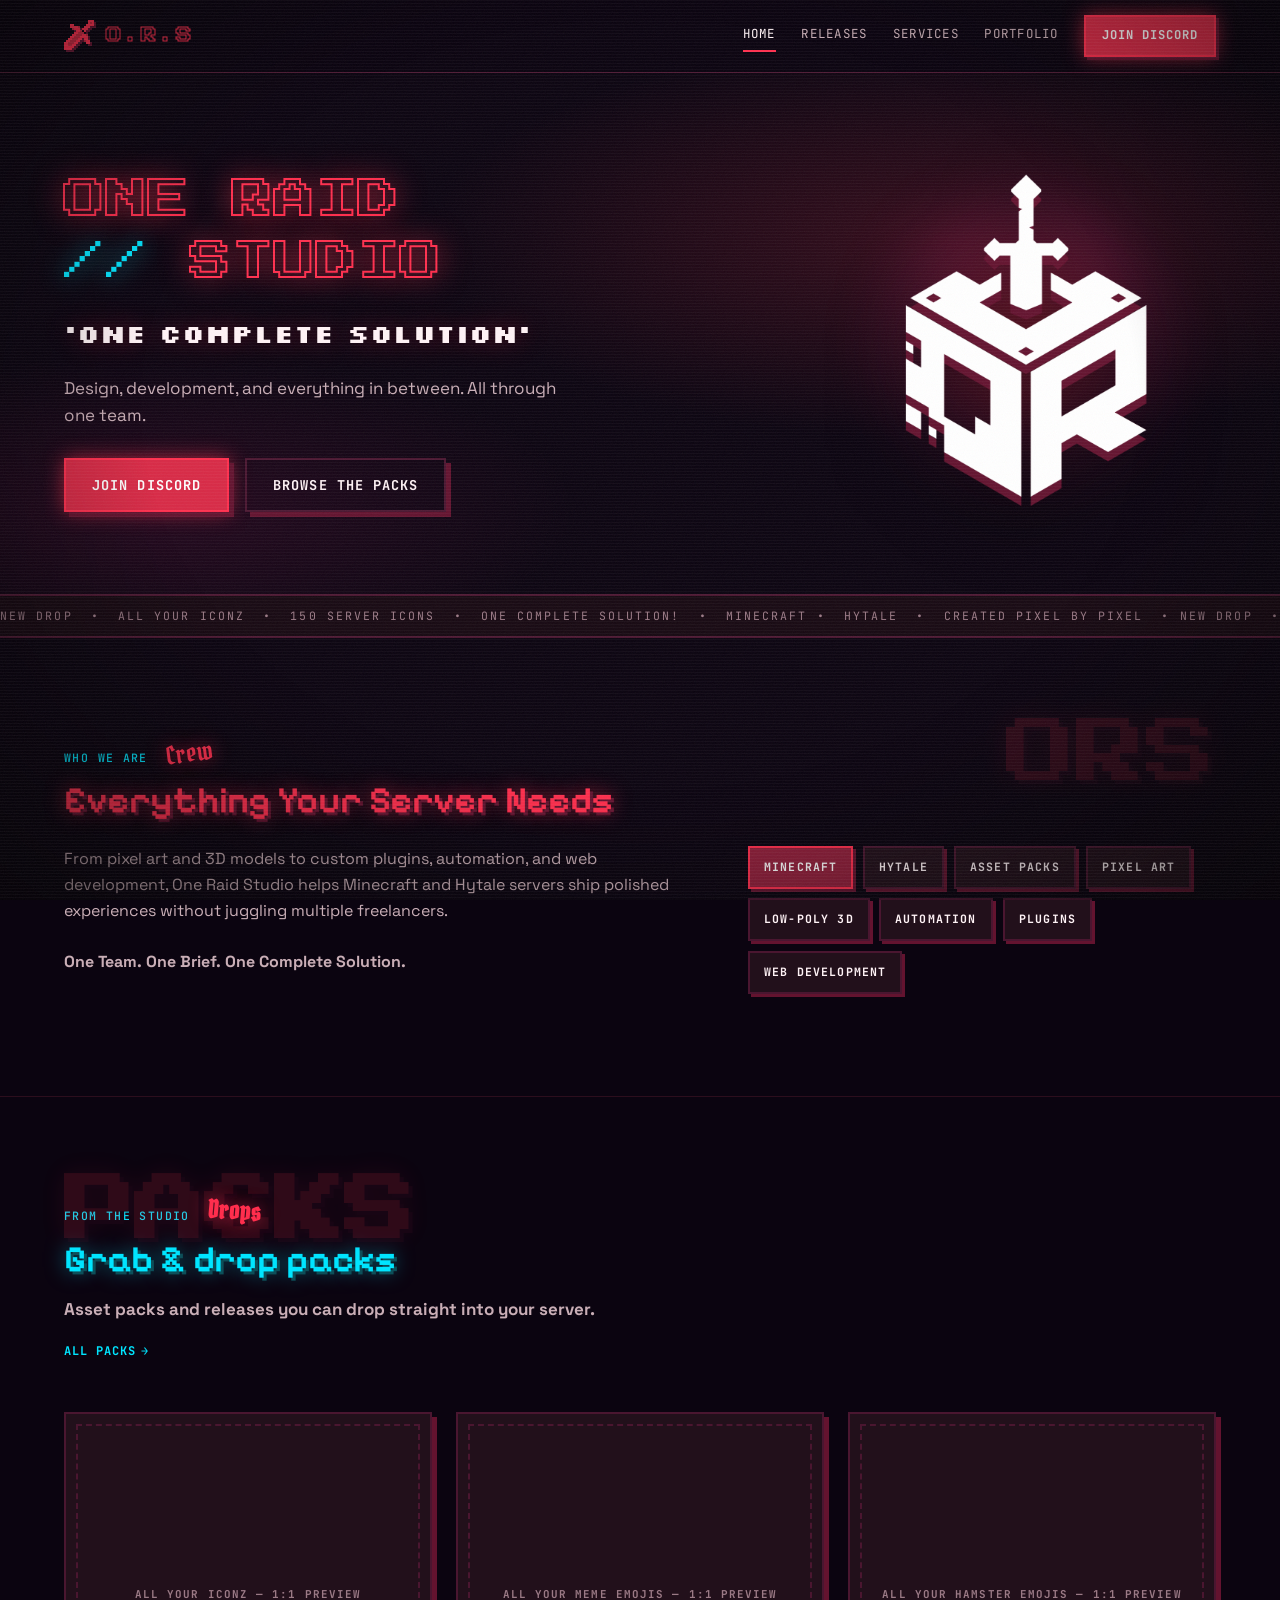
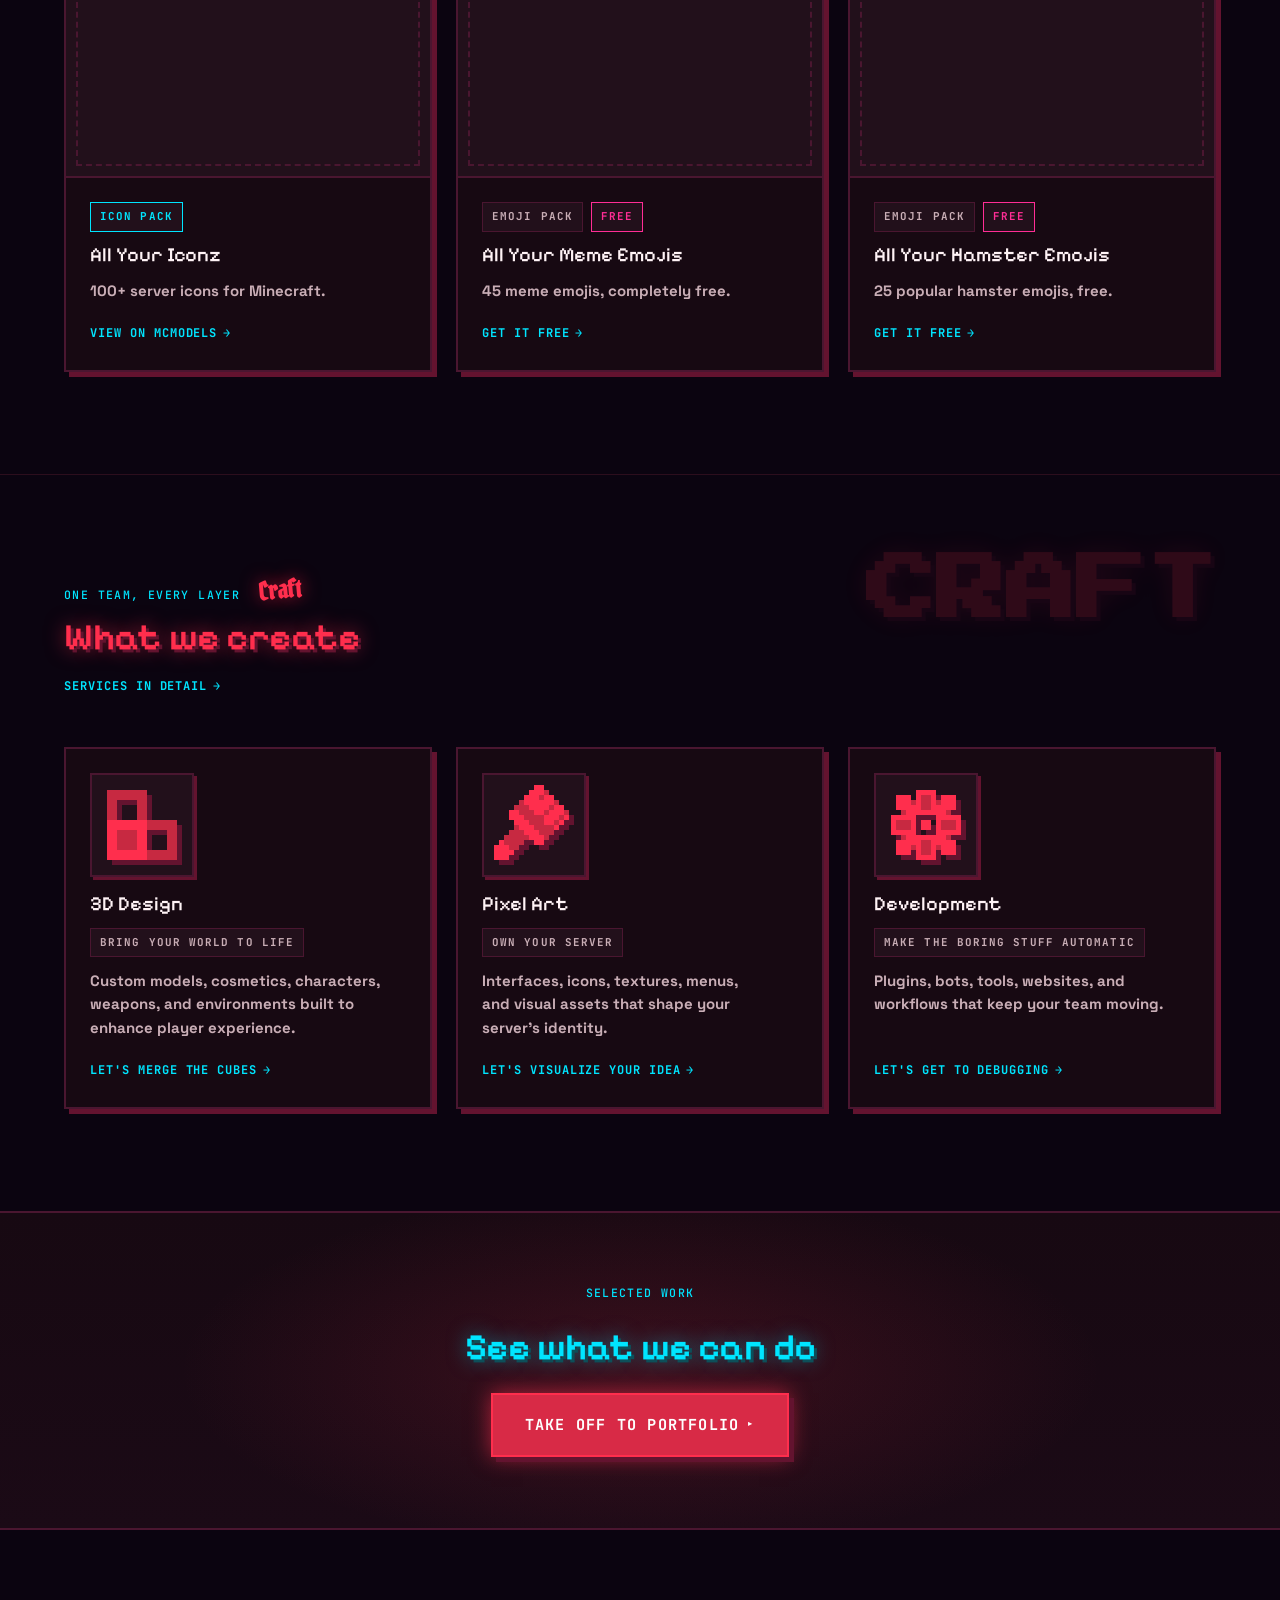
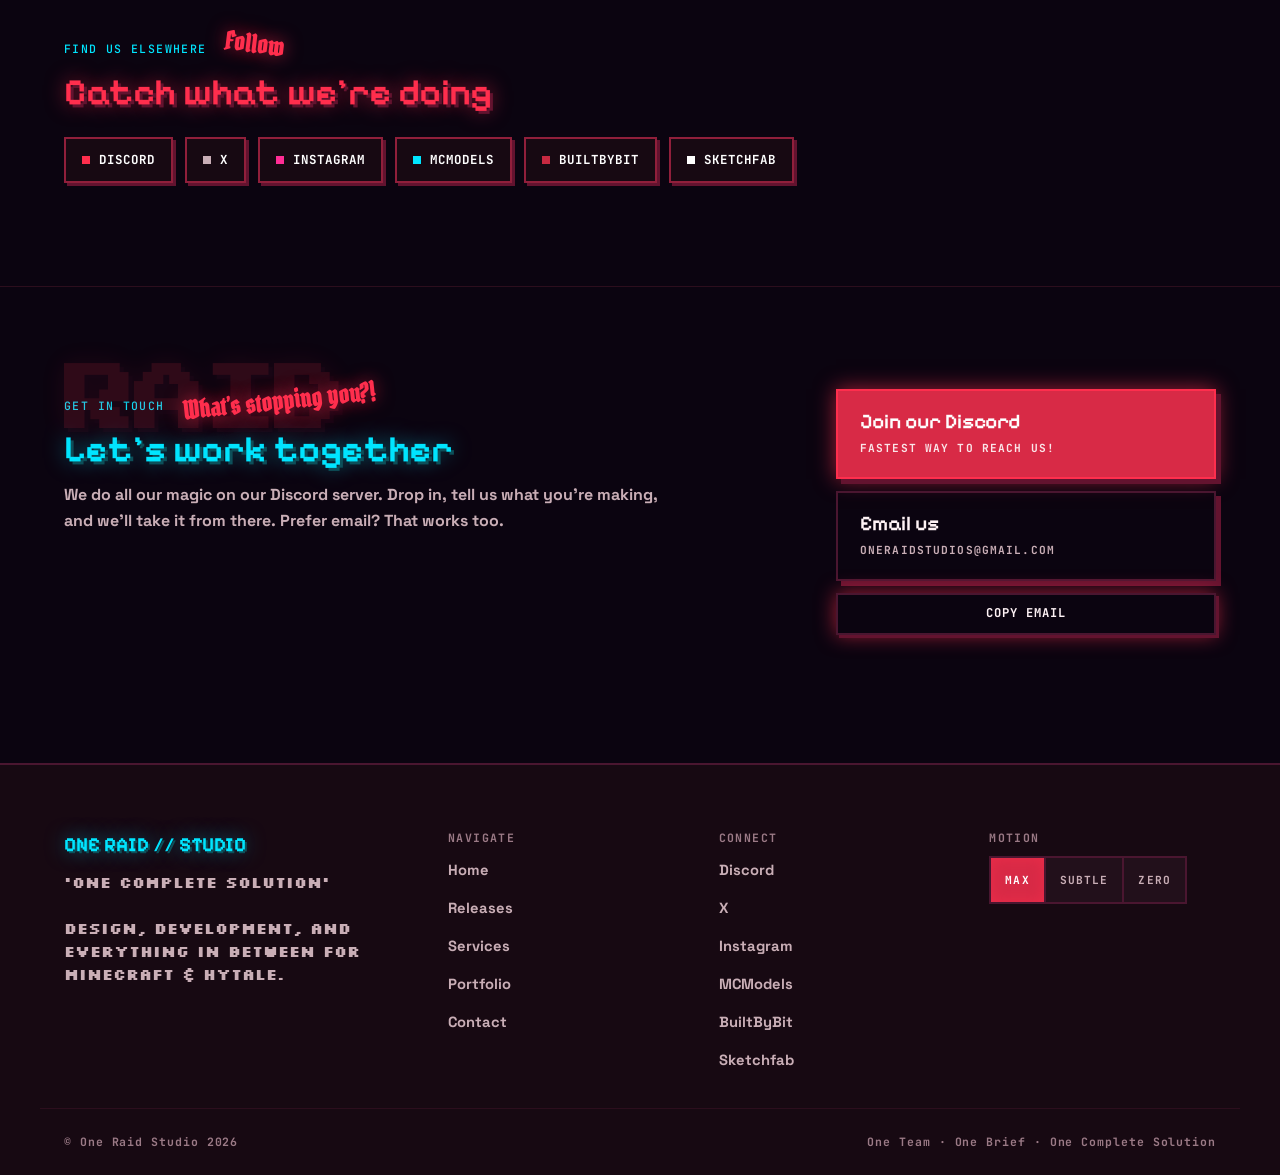
==== commit bc047407: "v2.1.2" ====
--- a/index.html
+++ b/index.html
@@ -59,7 +59,7 @@
       </a>
       <nav class="nav" aria-label="Primary">
         <a class="nav__link" href="index.html" aria-current="page">Home</a>
-        <a class="nav__link" href="products.html">Products</a>
+        <a class="nav__link" href="products.html">Releases</a>
         <a class="nav__link" href="services.html">Services</a>
         <a class="nav__link" href="portfolio.html">Portfolio</a>
         <a class="btn btn--primary btn--sm" href="#" data-link="discord">Join Discord</a>
@@ -77,7 +77,7 @@
     </div>
     <nav class="drawer__nav" aria-label="Mobile">
       <a class="drawer__link" href="index.html" aria-current="page">Home</a>
-      <a class="drawer__link" href="products.html">Products</a>
+      <a class="drawer__link" href="products.html">Releases</a>
       <a class="drawer__link" href="services.html">Services</a>
       <a class="drawer__link" href="portfolio.html">Portfolio</a>
     </nav>
@@ -94,7 +94,7 @@
             <span><span class="slash">//</span> <span class="fill glitch" data-text="STUDIO">STUDIO</span></span>
           </h1>
           <p class="tagline">'One Complete Solution'</p>
-          <p class="hero__lede">For servers that want the finest provided by the best.</p>
+          <p class="hero__lede">Design, development, and everything in between. All through one team.</p>
           <div class="hero__cta">
             <a class="btn btn--primary" href="#" data-link="discord">Join Discord</a>
             <a class="btn" href="products.html">Browse the packs</a>
@@ -132,15 +132,14 @@
             <p class="prose">From pixel art and 3D models to custom plugins, automation, and web development, One Raid Studio helps Minecraft and Hytale servers ship polished experiences without juggling multiple freelancers.<br><br><b>One Team. One Brief. One Complete Solution.</p>
           </div>
           <ul class="chips" aria-label="What we work with">
-            <li class="chip chip--lead" style="--i:0">5+ Years</li>
-            <li class="chip" style="--i:1">Minecraft</li>
-            <li class="chip" style="--i:2">Hytale</li>
-            <li class="chip" style="--i:3">Asset Packs</li>
-            <li class="chip" style="--i:4">Pixel Art</li>
-            <li class="chip" style="--i:5">Low-Poly 3D</li>
-            <li class="chip" style="--i:6">Automation</li>
-            <li class="chip" style="--i:7">Plugins</li>
-            <li class="chip" style="--i:8">Web Development</li>
+            <li class="chip chip--lead" style="--i:0">Minecraft</li>
+            <li class="chip" style="--i:1">Hytale</li>
+            <li class="chip" style="--i:2">Asset Packs</li>
+            <li class="chip" style="--i:3">Pixel Art</li>
+            <li class="chip" style="--i:4">Low-Poly 3D</li>
+            <li class="chip" style="--i:5">Automation</li>
+            <li class="chip" style="--i:6">Plugins</li>
+            <li class="chip" style="--i:7">Web Development</li>
           </ul>
         </div>
       </div>
@@ -201,10 +200,10 @@
         <span class="ghostword ghostword--r" aria-hidden="true">CRAFT</span>
         <div class="sec-head reveal">
           <div class="sec-head__row">
-            <span class="eyebrow">Your concept, our expertise</span>
+            <span class="eyebrow">One Team, Every Layer</span>
             <span class="script" aria-hidden="true" style="--tilt:-5deg">Craft</span>
           </div>
-          <h2 class="h2 tone-red">What we make</h2>
+          <h2 class="h2 tone-red">What we create</h2>
           <a class="arrow arrow--inline" href="services.html">Services in detail <span class="arrow__glyph" aria-hidden="true">&rarr;</span></a>
         </div>
         <div class="grid reveal">
@@ -212,28 +211,28 @@
             <div class="icon-frame" data-label="Modeling icon &middot; 128px">
               <img data-slot src="assets/icons/ico_modeling.png" alt="" width="128" height="128" loading="lazy" decoding="async">
             </div>
-            <h3 class="card__title">Modeling</h3>
-            <span class="tag">Blockbench</span>
-            <p class="card__text">Custom 3D models and cosmetics for Minecraft and Hytale — cosmetics, weapons, mobs, furniture, and whatever you can dream up.</p>
-            <a class="arrow" href="#contact">Start a project <span class="arrow__glyph" aria-hidden="true">&rarr;</span></a>
+            <h3 class="card__title">3D Design</h3>
+            <span class="tag">Bring your world to Life</span>
+            <p class="card__text">Custom models, cosmetics, characters, weapons, and environments built to enhance player experience.</p>
+            <a class="arrow" href="#contact">Let's merge the cubes<span class="arrow__glyph" aria-hidden="true">&rarr;</span></a>
           </article>
           <article class="card svc-card">
             <div class="icon-frame" data-label="Texturing icon &middot; 128px">
               <img data-slot src="assets/icons/ico_texturing.png" alt="" width="128" height="128" loading="lazy" decoding="async">
             </div>
-            <h3 class="card__title">Texturing</h3>
-            <span class="tag">Aseprite &middot; Photoshop</span>
-            <p class="card__text">Pixel art for every surface — GUIs and HUDs, item textures, rank icons, banners, and server icons.</p>
-            <a class="arrow" href="#contact">Start a project <span class="arrow__glyph" aria-hidden="true">&rarr;</span></a>
+            <h3 class="card__title">Pixel Art</h3>
+            <span class="tag">Own your Server</span>
+            <p class="card__text">Interfaces, icons, textures, menus, and visual assets that shape your server's identity.</p>
+            <a class="arrow" href="#contact">Let's visualize your Idea <span class="arrow__glyph" aria-hidden="true">&rarr;</span></a>
           </article>
           <article class="card svc-card">
             <div class="icon-frame" data-label="Plugins icon &middot; 128px">
               <img data-slot src="assets/icons/ico_development.png" alt="" width="128" height="128" loading="lazy" decoding="async">
             </div>
             <h3 class="card__title">Development</h3>
-            <span class="tag">Java &middot; Python &middot; TS</span>
-            <p class="card__text">Plugins and automation that handle the mundane — Minecraft and Hytale plugins, Discord bots, server tools, and workflow automation.</p>
-            <a class="arrow" href="#contact">Start a project <span class="arrow__glyph" aria-hidden="true">&rarr;</span></a>
+            <span class="tag">Make the boring stuff Automatic</span>
+            <p class="card__text">Plugins, bots, tools, websites, and workflows that keep your team moving.</p>
+            <a class="arrow" href="#contact">Let's get to debugging <span class="arrow__glyph" aria-hidden="true">&rarr;</span></a>
           </article>
         </div>
       </div>
@@ -242,8 +241,8 @@
     <section class="band" id="portfolio">
       <div class="wrap band__inner reveal">
         <span class="eyebrow">Selected work</span>
-        <h2 class="h2 tone-ice">See the full portfolio</h2>
-        <a class="btn btn--primary btn--lg" href="portfolio.html">Check our portfolio <span class="btn__caret" aria-hidden="true">&#9656;</span></a>
+        <h2 class="h2 tone-ice">See what we can do</h2>
+        <a class="btn btn--primary btn--lg" href="portfolio.html">Take off to Portfolio <span class="btn__caret" aria-hidden="true">&#9656;</span></a>
       </div>
     </section>
 
@@ -254,7 +253,7 @@
             <span class="eyebrow">Find us elsewhere</span>
             <span class="script" aria-hidden="true" style="--tilt:7deg">Follow</span>
           </div>
-          <h2 class="h2 tone-red">Where we post</h2>
+          <h2 class="h2 tone-red">Catch what we're doing</h2>
         </div>
         <ul class="socials reveal">
           <li><a class="social" href="#" data-link="discord"><i aria-hidden="true" style="background:var(--neon-red)"></i>Discord</a></li>
@@ -288,7 +287,7 @@
               <b>Email us</b>
               <small>oneraidstudios@gmail.com</small>
             </a>
-            <button class="btn btn--sm" type="button" data-copy-email="oneraidstudios@gmail.com">Copy email address</button>
+            <button class="btn btn--sm" type="button" data-copy-email="oneraidstudios@gmail.com">Copy Email</button>
             <p class="copy-status" role="status" aria-live="polite" data-copy-status></p>
           </div>
         </div>
@@ -301,12 +300,12 @@
     <div class="wrap footer__grid">
       <div class="footer__brand">
         <span class="footer__word" translate="no">ONE RAID // STUDIO</span>
-        <span class="footer__tag">Providing ONE Complete Solution to each of your server problems.</span>
+        <span class="footer__tag">'One complete solution'<br><br>Design, development, and everything in between for Minecraft & Hytale.</span>
       </div>
       <nav class="footer__col" aria-label="Navigate">
         <span class="footer__label">Navigate</span>
         <a class="footer__link" href="index.html">Home</a>
-        <a class="footer__link" href="products.html">Products</a>
+        <a class="footer__link" href="products.html">Releases</a>
         <a class="footer__link" href="services.html">Services</a>
         <a class="footer__link" href="portfolio.html">Portfolio</a>
         <a class="footer__link" href="index.html#contact">Contact</a>
@@ -330,8 +329,8 @@
       </div>
     </div>
     <div class="footer__bar">
-      <span class="footer__fine">&copy; One Raid Studio 2026 &middot; Created Pixel by Pixel</span>
-      <span class="footer__fine">oneraidstudio.com</span>
+      <span class="footer__fine">&copy; One Raid Studio 2026</span>
+      <span class="footer__fine">One Team &middot; One Brief &middot; One Complete Solution</span>
     </div>
   </footer>
 
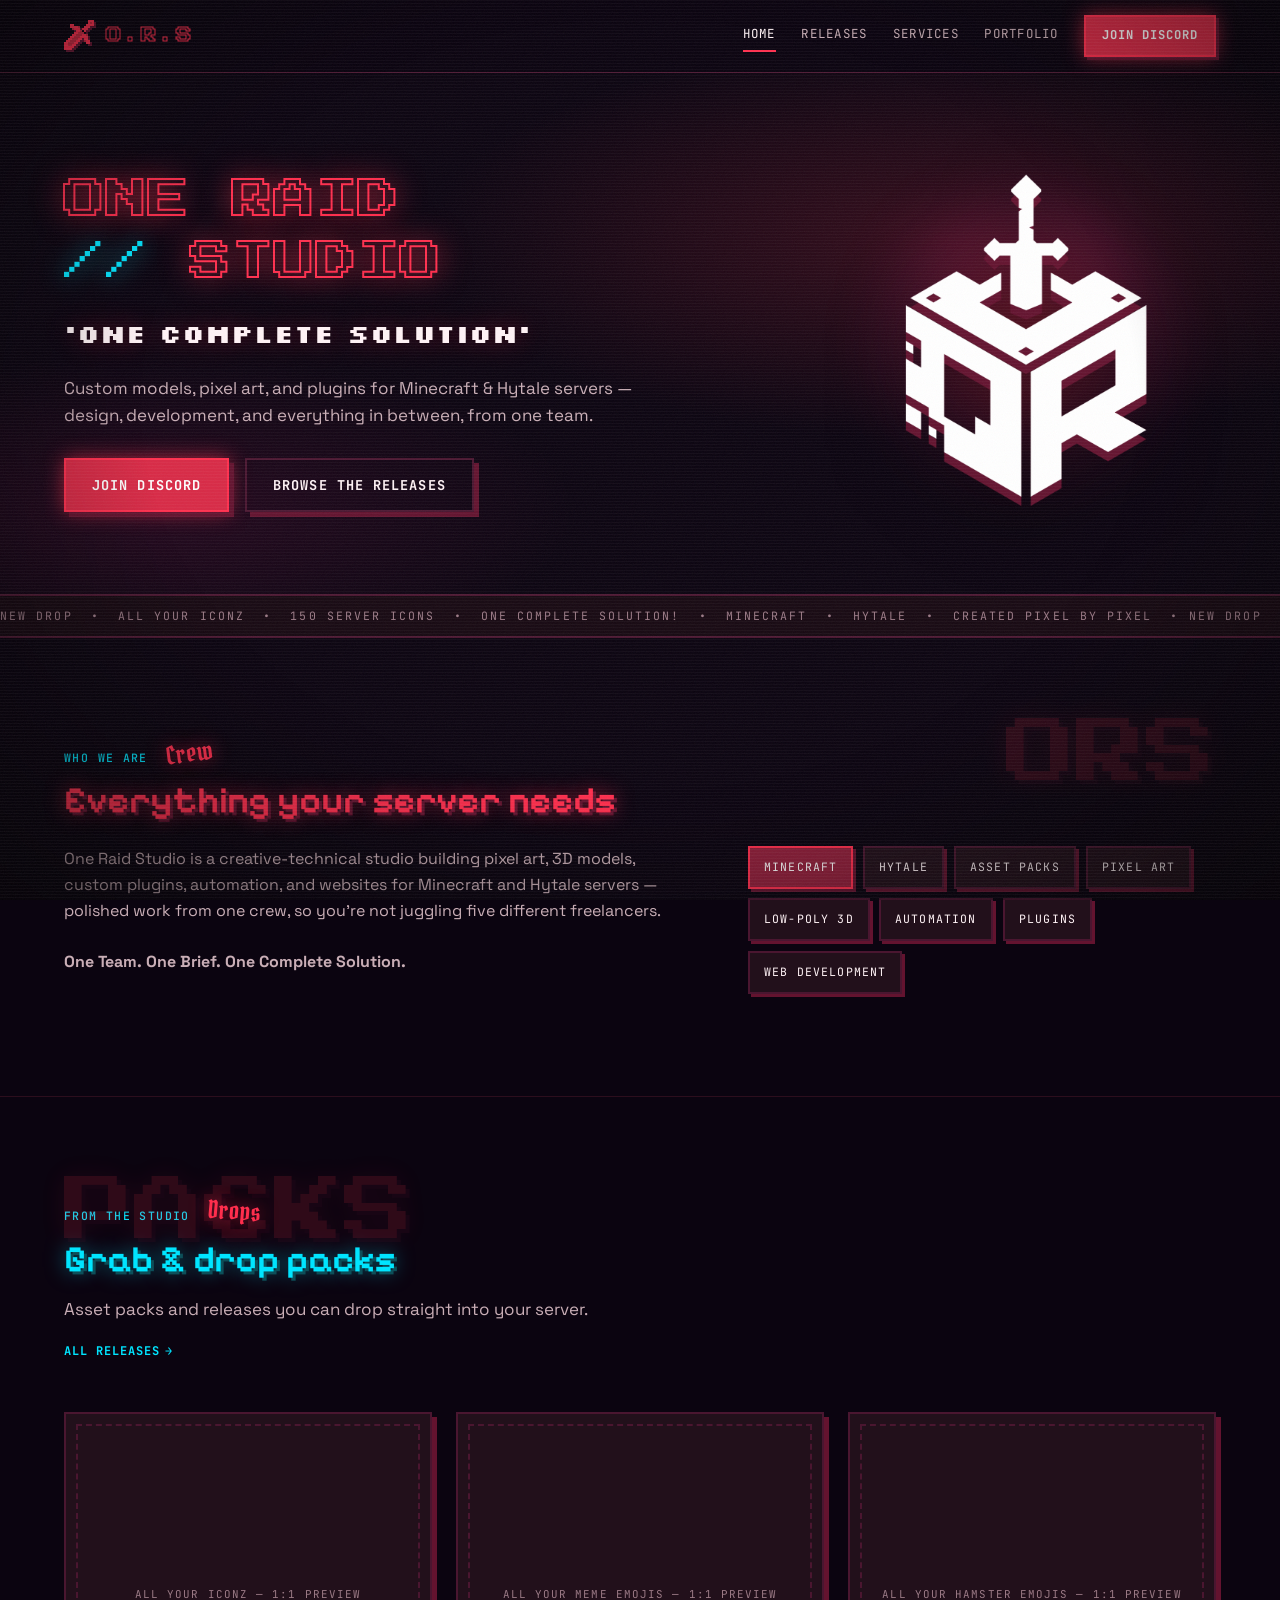
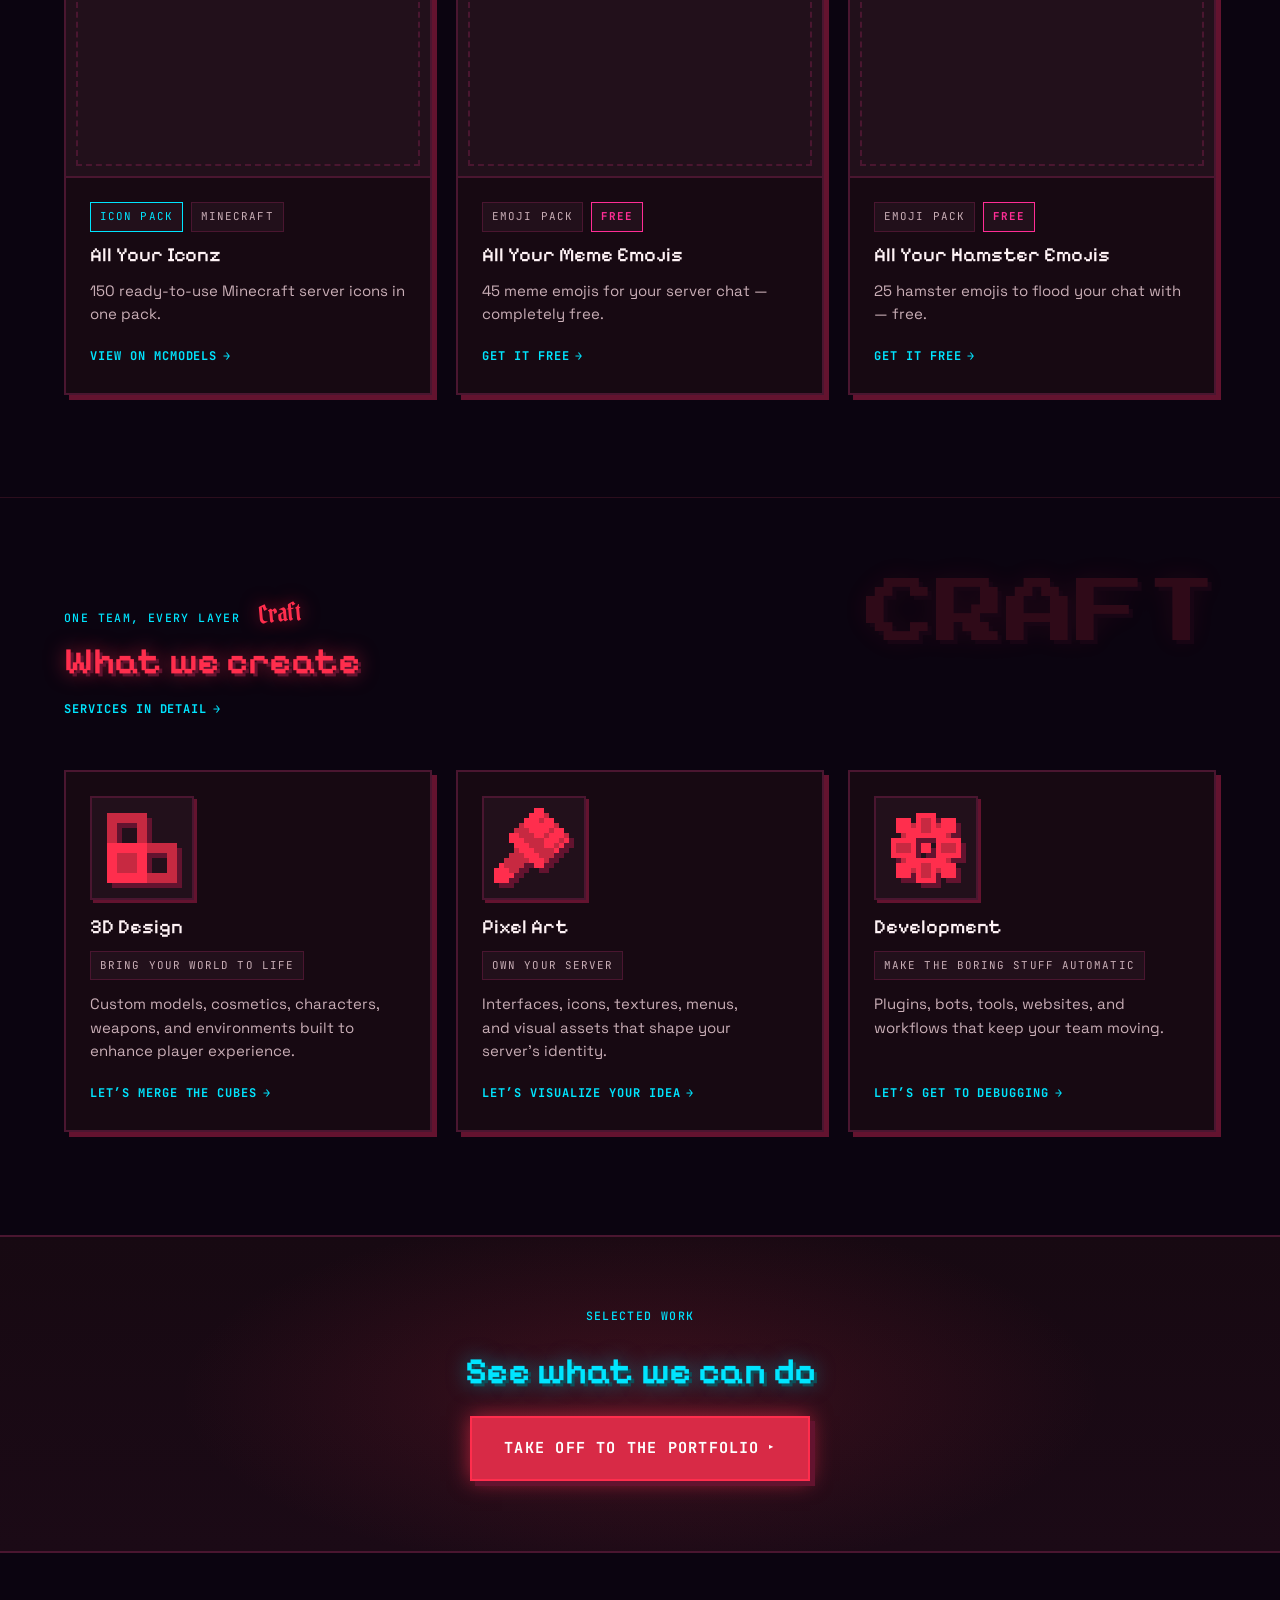
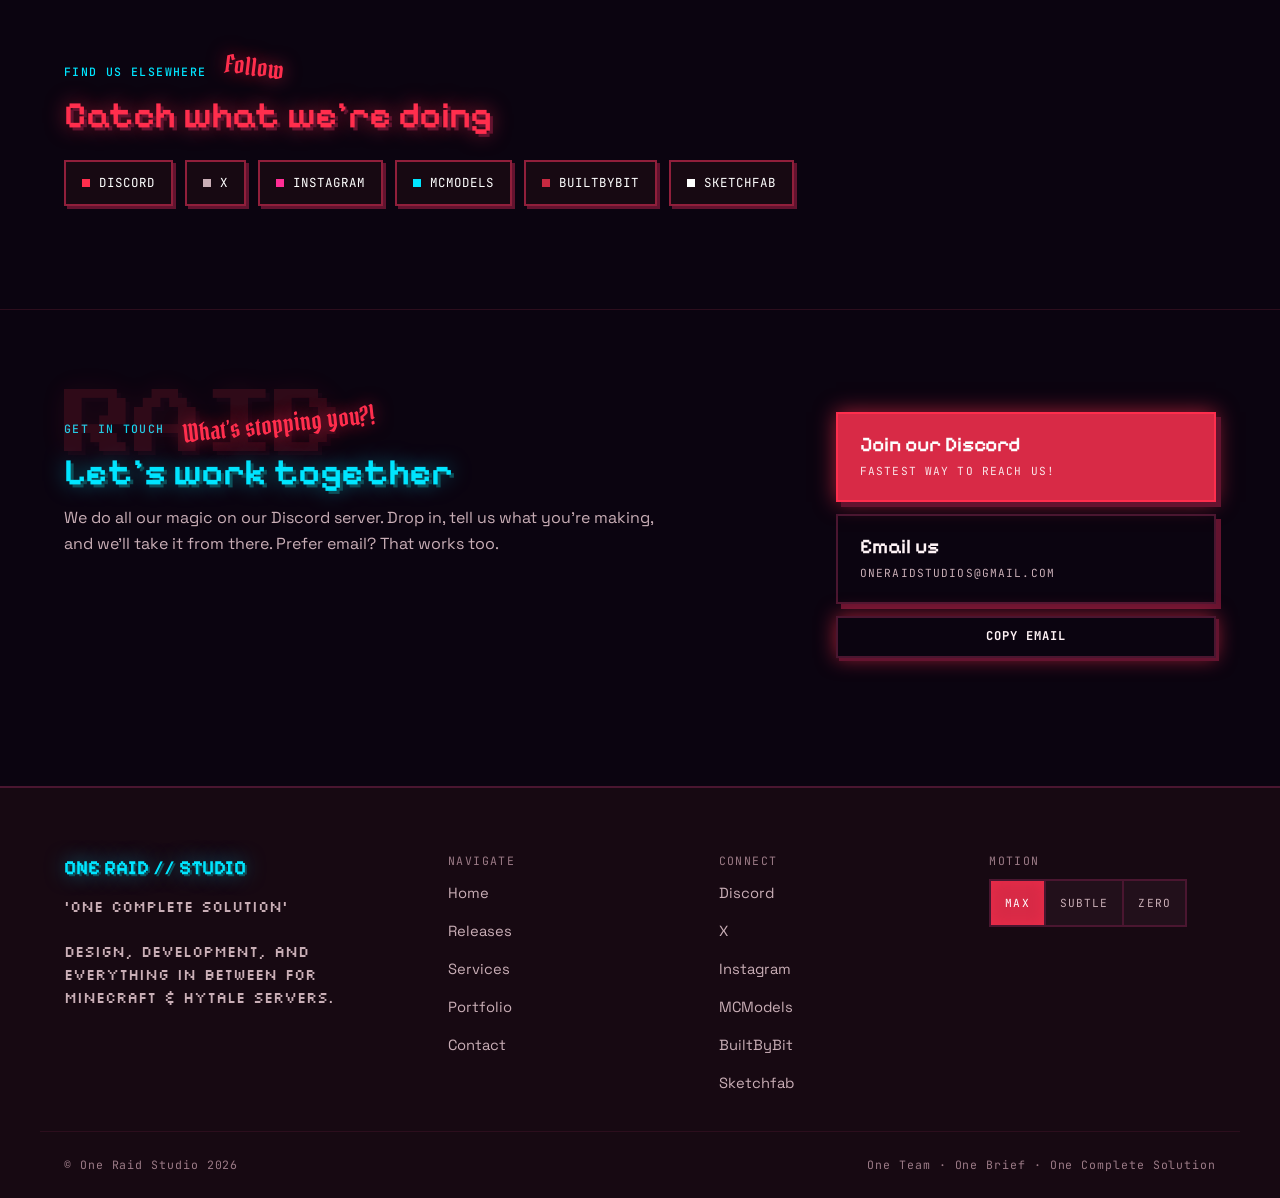
==== commit bb17b5ab: "v2.2" ====
--- a/index.html
+++ b/index.html
@@ -3,15 +3,17 @@
 <head>
   <meta charset="utf-8">
   <meta name="viewport" content="width=device-width, initial-scale=1, viewport-fit=cover">
-  <title>One Raid Studio</title>
-  <meta name="description" content="One Raid Studio — 3D models, pixel art, and plugins built for Minecraft and Hytale servers.">
+  <title>One Raid Studio — Minecraft &amp; Hytale Models, Pixel Art &amp; Plugins</title>
+  <meta name="description" content="Custom 3D models, pixel art, GUI textures, and plugins for Minecraft &amp; Hytale servers. One team, one brief — asset packs on MCModels plus full custom builds.">
   <meta name="color-scheme" content="dark">
   <meta name="theme-color" content="#0B0410">
   <link rel="canonical" href="https://oneraidstudio.com/">
   <meta property="og:type" content="website">
+  <meta property="og:site_name" content="One Raid Studio">
+  <meta property="og:locale" content="en_US">
   <meta property="og:url" content="https://oneraidstudio.com/">
-  <meta property="og:title" content="One Raid Studio — One Complete Solution">
-  <meta property="og:description" content="3D models, pixel art, and plugins built for Minecraft and Hytale servers.">
+  <meta property="og:title" content="One Raid Studio — Minecraft &amp; Hytale Models, Pixel Art &amp; Plugins">
+  <meta property="og:description" content="Custom 3D models, pixel art, GUI textures, and plugins for Minecraft &amp; Hytale servers. One team, one brief — asset packs on MCModels plus full custom builds.">
   <meta property="og:image" content="https://oneraidstudio.com/assets/ors_1024x1024.png">
   <meta property="og:image:width" content="1024">
   <meta property="og:image:height" content="1024">
@@ -37,6 +39,32 @@
     }, true);
   </script>
   <noscript><style>.boot{display:none!important}</style></noscript>
+  <script type="application/ld+json">
+  {
+    "@context": "https://schema.org",
+    "@graph": [
+      {
+        "@type": "Organization",
+        "@id": "https://oneraidstudio.com/#org",
+        "name": "One Raid Studio",
+        "alternateName": "ORS",
+        "url": "https://oneraidstudio.com/",
+        "logo": "https://oneraidstudio.com/assets/ors_1024x1024.png",
+        "slogan": "One Complete Solution",
+        "email": "oneraidstudios@gmail.com",
+        "description": "One Raid Studio is a creative-technical studio building custom 3D models, pixel art, and plugins for Minecraft and Hytale servers.",
+        "knowsAbout": ["Minecraft", "Hytale", "Blockbench", "Pixel art", "Minecraft server icons", "Minecraft plugins", "Discord bots"]
+      },
+      {
+        "@type": "WebSite",
+        "@id": "https://oneraidstudio.com/#website",
+        "url": "https://oneraidstudio.com/",
+        "name": "One Raid Studio",
+        "publisher": { "@id": "https://oneraidstudio.com/#org" }
+      }
+    ]
+  }
+  </script>
 </head>
 <body data-motion="max">
   <div class="boot" aria-hidden="true">
@@ -59,7 +87,7 @@
       </a>
       <nav class="nav" aria-label="Primary">
         <a class="nav__link" href="index.html" aria-current="page">Home</a>
-        <a class="nav__link" href="products.html">Releases</a>
+        <a class="nav__link" href="releases.html">Releases</a>
         <a class="nav__link" href="services.html">Services</a>
         <a class="nav__link" href="portfolio.html">Portfolio</a>
         <a class="btn btn--primary btn--sm" href="#" data-link="discord">Join Discord</a>
@@ -77,7 +105,7 @@
     </div>
     <nav class="drawer__nav" aria-label="Mobile">
       <a class="drawer__link" href="index.html" aria-current="page">Home</a>
-      <a class="drawer__link" href="products.html">Releases</a>
+      <a class="drawer__link" href="releases.html">Releases</a>
       <a class="drawer__link" href="services.html">Services</a>
       <a class="drawer__link" href="portfolio.html">Portfolio</a>
     </nav>
@@ -93,11 +121,11 @@
             <span class="fill glitch" data-text="ONE RAID">ONE RAID</span>
             <span><span class="slash">//</span> <span class="fill glitch" data-text="STUDIO">STUDIO</span></span>
           </h1>
-          <p class="tagline">'One Complete Solution'</p>
-          <p class="hero__lede">Design, development, and everything in between. All through one team.</p>
+          <p class="tagline">&lsquo;One Complete Solution&rsquo;</p>
+          <p class="hero__lede">Custom models, pixel art, and plugins for Minecraft &amp; Hytale servers — design, development, and everything in between, from one team.</p>
           <div class="hero__cta">
             <a class="btn btn--primary" href="#" data-link="discord">Join Discord</a>
-            <a class="btn" href="products.html">Browse the packs</a>
+            <a class="btn" href="releases.html">Browse the releases</a>
           </div>
         </div>
         <div class="hero__mark">
@@ -112,8 +140,8 @@
 
     <div class="marquee" aria-hidden="true">
       <div class="marquee__track" data-marquee>
-        <span class="marquee__seq">NEW DROP&nbsp; &bull;&nbsp; ALL YOUR ICONZ&nbsp; &bull;&nbsp; 150 SERVER ICONS&nbsp; &bull;&nbsp; ONE COMPLETE SOLUTION!&nbsp; &bull;&nbsp; MINECRAFT  &bull;&nbsp; HYTALE&nbsp; &bull;&nbsp; CREATED PIXEL BY PIXEL&nbsp; &bull;&nbsp; </span>
-        <span class="marquee__seq">NEW DROP&nbsp; &bull;&nbsp; ALL YOUR ICONZ&nbsp; &bull;&nbsp; 150 SERVER ICONS&nbsp; &bull;&nbsp; ONE COMPLETE SOLUTION!&nbsp; &bull;&nbsp; MINECRAFT  &bull;&nbsp; HYTALE&nbsp; &bull;&nbsp; CREATED PIXEL BY PIXEL&nbsp; &bull;&nbsp; </span>
+        <span class="marquee__seq">NEW DROP&nbsp; &bull;&nbsp; ALL YOUR ICONZ&nbsp; &bull;&nbsp; 150 SERVER ICONS&nbsp; &bull;&nbsp; ONE COMPLETE SOLUTION!&nbsp; &bull;&nbsp; MINECRAFT&nbsp; &bull;&nbsp; HYTALE&nbsp; &bull;&nbsp; CREATED PIXEL BY PIXEL&nbsp; &bull;&nbsp; </span>
+        <span class="marquee__seq">NEW DROP&nbsp; &bull;&nbsp; ALL YOUR ICONZ&nbsp; &bull;&nbsp; 150 SERVER ICONS&nbsp; &bull;&nbsp; ONE COMPLETE SOLUTION!&nbsp; &bull;&nbsp; MINECRAFT&nbsp; &bull;&nbsp; HYTALE&nbsp; &bull;&nbsp; CREATED PIXEL BY PIXEL&nbsp; &bull;&nbsp; </span>
       </div>
     </div>
 
@@ -125,11 +153,11 @@
             <span class="eyebrow">Who we are</span>
             <span class="script" aria-hidden="true" style="--tilt:-7deg">Crew</span>
           </div>
-          <h2 class="h2 tone-red">Everything Your Server Needs</h2>
+          <h2 class="h2 tone-red">Everything your server needs</h2>
         </div>
         <div class="about reveal">
           <div class="about__copy">
-            <p class="prose">From pixel art and 3D models to custom plugins, automation, and web development, One Raid Studio helps Minecraft and Hytale servers ship polished experiences without juggling multiple freelancers.<br><br><b>One Team. One Brief. One Complete Solution.</p>
+            <p class="prose">One Raid Studio is a creative-technical studio building pixel art, 3D models, custom plugins, automation, and websites for Minecraft and Hytale servers — polished work from one crew, so you&rsquo;re not juggling five different freelancers.<br><br><b>One Team. One Brief. One Complete Solution.</b></p>
           </div>
           <ul class="chips" aria-label="What we work with">
             <li class="chip chip--lead" style="--i:0">Minecraft</li>
@@ -145,7 +173,7 @@
       </div>
     </section>
 
-    <section class="sec sec--rule" id="products">
+    <section class="sec sec--rule" id="releases">
       <div class="wrap">
         <span class="ghostword ghostword--l" aria-hidden="true">PACKS</span>
         <div class="sec-head reveal">
@@ -155,7 +183,7 @@
           </div>
           <h2 class="h2 tone-ice">Grab &amp; drop packs</h2>
           <p class="lede">Asset packs and releases you can drop straight into your server.</p>
-          <a class="arrow arrow--inline" href="products.html">All packs <span class="arrow__glyph" aria-hidden="true">&rarr;</span></a>
+          <a class="arrow arrow--inline" href="releases.html">All releases <span class="arrow__glyph" aria-hidden="true">&rarr;</span></a>
         </div>
         <div class="grid reveal">
           <article class="card">
@@ -163,9 +191,9 @@
               <img data-slot src="assets/products/all-your-iconz.png" alt="Preview of the All Your Iconz server icon pack" width="600" height="600" loading="lazy" decoding="async">
             </div>
             <div class="card__body">
-              <div class="tags"><span class="tag tag--cyan">Icon Pack</span></div>
+              <div class="tags"><span class="tag tag--cyan">Icon Pack</span><span class="tag">Minecraft</span></div>
               <h3 class="card__title">All Your Iconz</h3>
-              <p class="card__text">100+ server icons for Minecraft.</p>
+              <p class="card__text">150 ready-to-use Minecraft server icons in one pack.</p>
               <a class="arrow" href="#" data-link="pack-iconz">View on MCModels <span class="arrow__glyph" aria-hidden="true">&rarr;</span></a>
             </div>
           </article>
@@ -176,7 +204,7 @@
             <div class="card__body">
               <div class="tags"><span class="tag">Emoji Pack</span><span class="tag tag--free">Free</span></div>
               <h3 class="card__title">All Your Meme Emojis</h3>
-              <p class="card__text">45 meme emojis, completely free.</p>
+              <p class="card__text">45 meme emojis for your server chat — completely free.</p>
               <a class="arrow" href="#" data-link="pack-meme">Get it free <span class="arrow__glyph" aria-hidden="true">&rarr;</span></a>
             </div>
           </article>
@@ -187,7 +215,7 @@
             <div class="card__body">
               <div class="tags"><span class="tag">Emoji Pack</span><span class="tag tag--free">Free</span></div>
               <h3 class="card__title">All Your Hamster Emojis</h3>
-              <p class="card__text">25 popular hamster emojis, free.</p>
+              <p class="card__text">25 hamster emojis to flood your chat with — free.</p>
               <a class="arrow" href="#" data-link="pack-hamster">Get it free <span class="arrow__glyph" aria-hidden="true">&rarr;</span></a>
             </div>
           </article>
@@ -208,31 +236,31 @@
         </div>
         <div class="grid reveal">
           <article class="card svc-card">
-            <div class="icon-frame" data-label="Modeling icon &middot; 128px">
+            <div class="icon-frame" data-label="3D Design icon &middot; 128px">
               <img data-slot src="assets/icons/ico_modeling.png" alt="" width="128" height="128" loading="lazy" decoding="async">
             </div>
             <h3 class="card__title">3D Design</h3>
-            <span class="tag">Bring your world to Life</span>
+            <span class="tag">Bring your world to life</span>
             <p class="card__text">Custom models, cosmetics, characters, weapons, and environments built to enhance player experience.</p>
-            <a class="arrow" href="#contact">Let's merge the cubes<span class="arrow__glyph" aria-hidden="true">&rarr;</span></a>
+            <a class="arrow" href="#contact">Let&rsquo;s merge the cubes <span class="arrow__glyph" aria-hidden="true">&rarr;</span></a>
           </article>
           <article class="card svc-card">
-            <div class="icon-frame" data-label="Texturing icon &middot; 128px">
+            <div class="icon-frame" data-label="Pixel Art icon &middot; 128px">
               <img data-slot src="assets/icons/ico_texturing.png" alt="" width="128" height="128" loading="lazy" decoding="async">
             </div>
             <h3 class="card__title">Pixel Art</h3>
-            <span class="tag">Own your Server</span>
+            <span class="tag">Own your server</span>
             <p class="card__text">Interfaces, icons, textures, menus, and visual assets that shape your server's identity.</p>
-            <a class="arrow" href="#contact">Let's visualize your Idea <span class="arrow__glyph" aria-hidden="true">&rarr;</span></a>
+            <a class="arrow" href="#contact">Let&rsquo;s visualize your idea <span class="arrow__glyph" aria-hidden="true">&rarr;</span></a>
           </article>
           <article class="card svc-card">
-            <div class="icon-frame" data-label="Plugins icon &middot; 128px">
+            <div class="icon-frame" data-label="Development icon &middot; 128px">
               <img data-slot src="assets/icons/ico_development.png" alt="" width="128" height="128" loading="lazy" decoding="async">
             </div>
             <h3 class="card__title">Development</h3>
-            <span class="tag">Make the boring stuff Automatic</span>
+            <span class="tag">Make the boring stuff automatic</span>
             <p class="card__text">Plugins, bots, tools, websites, and workflows that keep your team moving.</p>
-            <a class="arrow" href="#contact">Let's get to debugging <span class="arrow__glyph" aria-hidden="true">&rarr;</span></a>
+            <a class="arrow" href="#contact">Let&rsquo;s get to debugging <span class="arrow__glyph" aria-hidden="true">&rarr;</span></a>
           </article>
         </div>
       </div>
@@ -242,7 +270,7 @@
       <div class="wrap band__inner reveal">
         <span class="eyebrow">Selected work</span>
         <h2 class="h2 tone-ice">See what we can do</h2>
-        <a class="btn btn--primary btn--lg" href="portfolio.html">Take off to Portfolio <span class="btn__caret" aria-hidden="true">&#9656;</span></a>
+        <a class="btn btn--primary btn--lg" href="portfolio.html">Take off to the portfolio <span class="btn__caret" aria-hidden="true">&#9656;</span></a>
       </div>
     </section>
 
@@ -300,12 +328,12 @@
     <div class="wrap footer__grid">
       <div class="footer__brand">
         <span class="footer__word" translate="no">ONE RAID // STUDIO</span>
-        <span class="footer__tag">'One complete solution'<br><br>Design, development, and everything in between for Minecraft & Hytale.</span>
+        <span class="footer__tag">&lsquo;One Complete Solution&rsquo;<br><br>Design, development, and everything in between for Minecraft &amp; Hytale servers.</span>
       </div>
       <nav class="footer__col" aria-label="Navigate">
         <span class="footer__label">Navigate</span>
         <a class="footer__link" href="index.html">Home</a>
-        <a class="footer__link" href="products.html">Releases</a>
+        <a class="footer__link" href="releases.html">Releases</a>
         <a class="footer__link" href="services.html">Services</a>
         <a class="footer__link" href="portfolio.html">Portfolio</a>
         <a class="footer__link" href="index.html#contact">Contact</a>
--- a/css/base.css
+++ b/css/base.css
@@ -390,7 +390,7 @@
 .lede{max-width:62ch;font-size:var(--fs-lede);line-height:var(--lh-body);color:var(--text-muted)}
 .prose{max-width:62ch;font-size:var(--fs-body);line-height:var(--lh-body);color:var(--text-muted)}
 
-/* page head — shared by products / services / portfolio */
+/* page head — shared by releases / services / portfolio */
 .page-head{position:relative;overflow:clip;padding-block:var(--sec-y-sm) clamp(20px,3vw,36px)}
 .page-head__inner{position:relative;display:flex;flex-direction:column;gap:var(--sp-3)}
 
@@ -492,7 +492,65 @@
 }
 .band__inner{position:relative;display:flex;flex-direction:column;align-items:center;gap:var(--sp-5);text-align:center}
 
-/* ------------------------------------------------------------ 13 FOOTER */
+/* ---------------------------------------------------------------- 13 FAQ
+   Built on native <details>, so it opens with no JS, keyboard-operates for
+   free, and Ctrl+F still finds text inside a closed answer. Items are
+   independent — any number can stand open at once.
+
+   The question IS the chip from the about-page tag row — closed it reads
+   as a plain tag, open it takes the --lead highlight. Same recipe, one
+   state apart, so the two never drift. Every question spans the full
+   column so the chips stack as an even ladder and line up edge-to-edge
+   with the answer panels underneath them.                               */
+.faq{display:flex;flex-direction:column;gap:var(--sp-4);max-width:78ch}
+
+.faq__q{
+  display:flex;align-items:center;gap:var(--sp-4);
+  width:100%;min-height:var(--tap);
+  padding:11px 15px;cursor:pointer;list-style:none;
+  font-family:var(--mono);font-size:var(--fs-label);font-weight:500;
+  letter-spacing:.1em;text-transform:uppercase;line-height:1.5;
+  color:var(--text);background:var(--surface-2);
+  border:2px solid var(--border);box-shadow:var(--sh-1);
+  transition:color var(--dur-fast) var(--ease),background var(--dur-fast) var(--ease),
+             border-color var(--dur-fast) var(--ease),transform var(--dur-fast) var(--ease),
+             box-shadow var(--dur-fast) var(--ease);
+}
+/* both are needed — WebKit still ships the legacy marker pseudo-element */
+.faq__q::-webkit-details-marker{display:none}
+.faq__q::marker{content:""}
+.faq__q:hover{border-color:var(--brand-red);color:var(--white)}
+.faq__q:active{transform:translate(2px,2px);box-shadow:1px 1px 0 var(--maroon)}
+
+/* open state — identical to .chip--lead, plus the glow the CTAs carry */
+.faq__item[open]>.faq__q{
+  background:var(--brand-red-deep);border-color:var(--neon-red);color:var(--white);
+  box-shadow:var(--sh-1),var(--glow-sm);
+}
+
+.faq__sign{
+  flex:0 0 auto;margin-left:auto;
+  display:grid;place-items:center;
+  width:18px;height:18px;
+  border:1px solid currentColor;
+  font-size:.78rem;line-height:1;
+}
+.faq__sign::before{content:"+"}
+.faq__item[open] .faq__sign::before{content:"\2212"}
+
+.faq__a{
+  margin-top:var(--sp-3);
+  padding:var(--sp-4) var(--sp-5);
+  background:var(--surface);
+  border:2px solid var(--border);border-left:4px solid var(--neon-red);
+  box-shadow:var(--sh-1);
+  font-size:var(--fs-sm);line-height:var(--lh-body);color:var(--text-muted);
+  animation:faqIn .26s var(--ease) both;
+}
+.faq__a p+p{margin-top:var(--sp-3)}
+@keyframes faqIn{from{opacity:0;transform:translateY(-6px)}to{opacity:1;transform:none}}
+
+/* ------------------------------------------------------------ 14 FOOTER */
 .footer{
   position:relative;border-top:2px solid var(--border);background:var(--surface);
   padding-block:clamp(40px,6vw,64px) var(--sp-5);
@@ -528,14 +586,14 @@
 .switch button:hover{color:var(--text);background:rgba(199,41,65,.18)}
 .switch button.is-on{background:var(--brand-red-lit);color:var(--white);box-shadow:inset 0 0 14px rgba(255,46,77,.5)}
 
-/* ------------------------------------------------- 14 SCROLL REVEAL */
+/* ------------------------------------------------- 15 SCROLL REVEAL */
 .reveal.is-armed{opacity:0;transform:translateY(18px)}
 .reveal.is-armed.is-in{
   opacity:1;transform:none;
   transition:opacity var(--dur-slow) var(--ease),transform var(--dur-slow) var(--ease);
 }
 
-/* --------------------------------------------------- 15 MOTION MODES
+/* --------------------------------------------------- 16 MOTION MODES
    max    — everything, including ambient loops
    subtle — no ambient loops; hover + reveal transitions stay
    zero   — nothing moves                                                */
@@ -557,7 +615,7 @@
   .marquee__track,.hero__cube img,.hero__cube::before,.script,.chip{animation:none !important}
 }
 
-/* ------------------------------------------------------ 16 RESPONSIVE
+/* ------------------------------------------------------ 17 RESPONSIVE
    Verified at 360 / 390 / 768 / 834 / 1024 / 1280 / 1600 / 1920.        */
 
 /* ultra-wide — let the column breathe rather than stranding it */
@@ -622,10 +680,13 @@
   .brand__word{font-size:.8rem;letter-spacing:.06em}
 }
 
-/* ---------------------------------------------------------- 17 PRINT */
+/* ---------------------------------------------------------- 18 PRINT */
 @media print{
   .crt,.vignette,.drawer,.burger,.marquee,.skip,.switch{display:none !important}
   body{background:#fff;color:#000}
   .hdr{position:static;background:none}
   a{color:#000;text-decoration:underline}
-}
+  /* a closed <details> prints blank otherwise — force every answer out */
+  .faq__a{display:block !important;animation:none;box-shadow:none}
+  .faq__sign{display:none}
+}
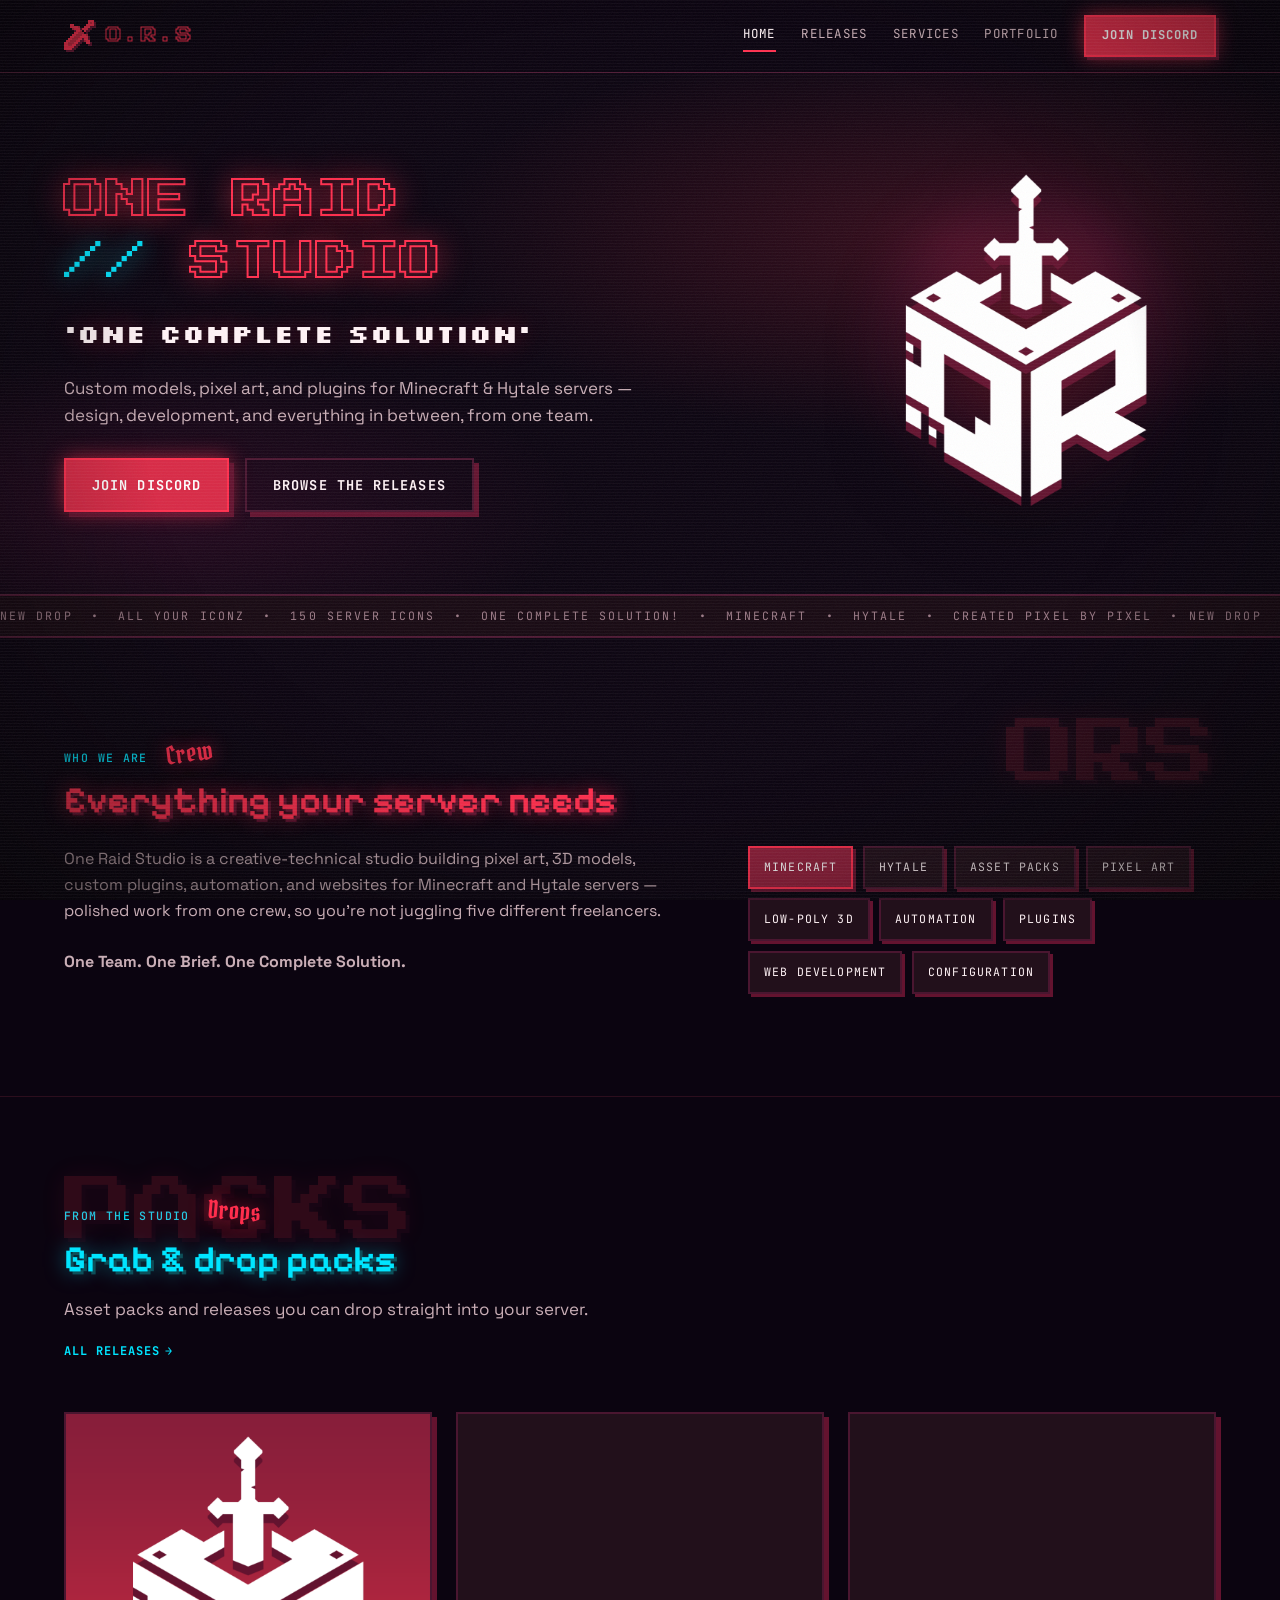
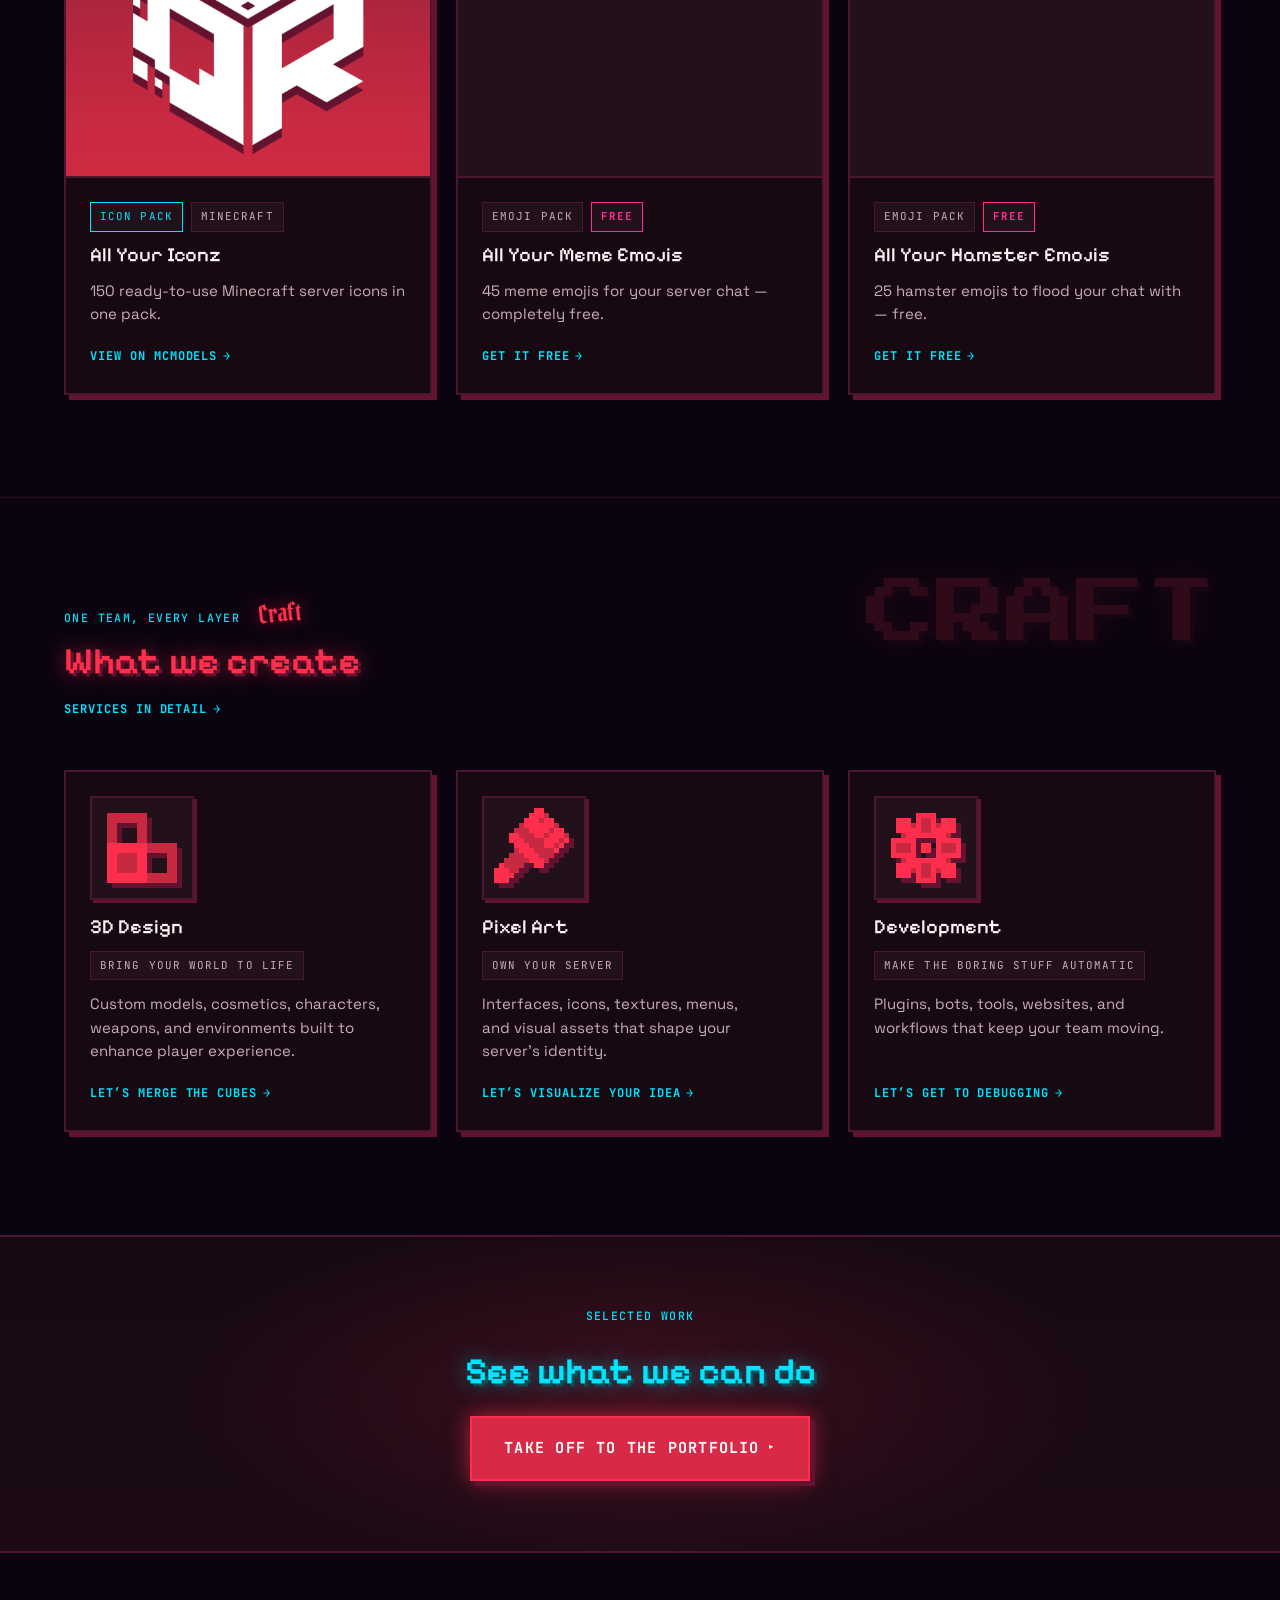
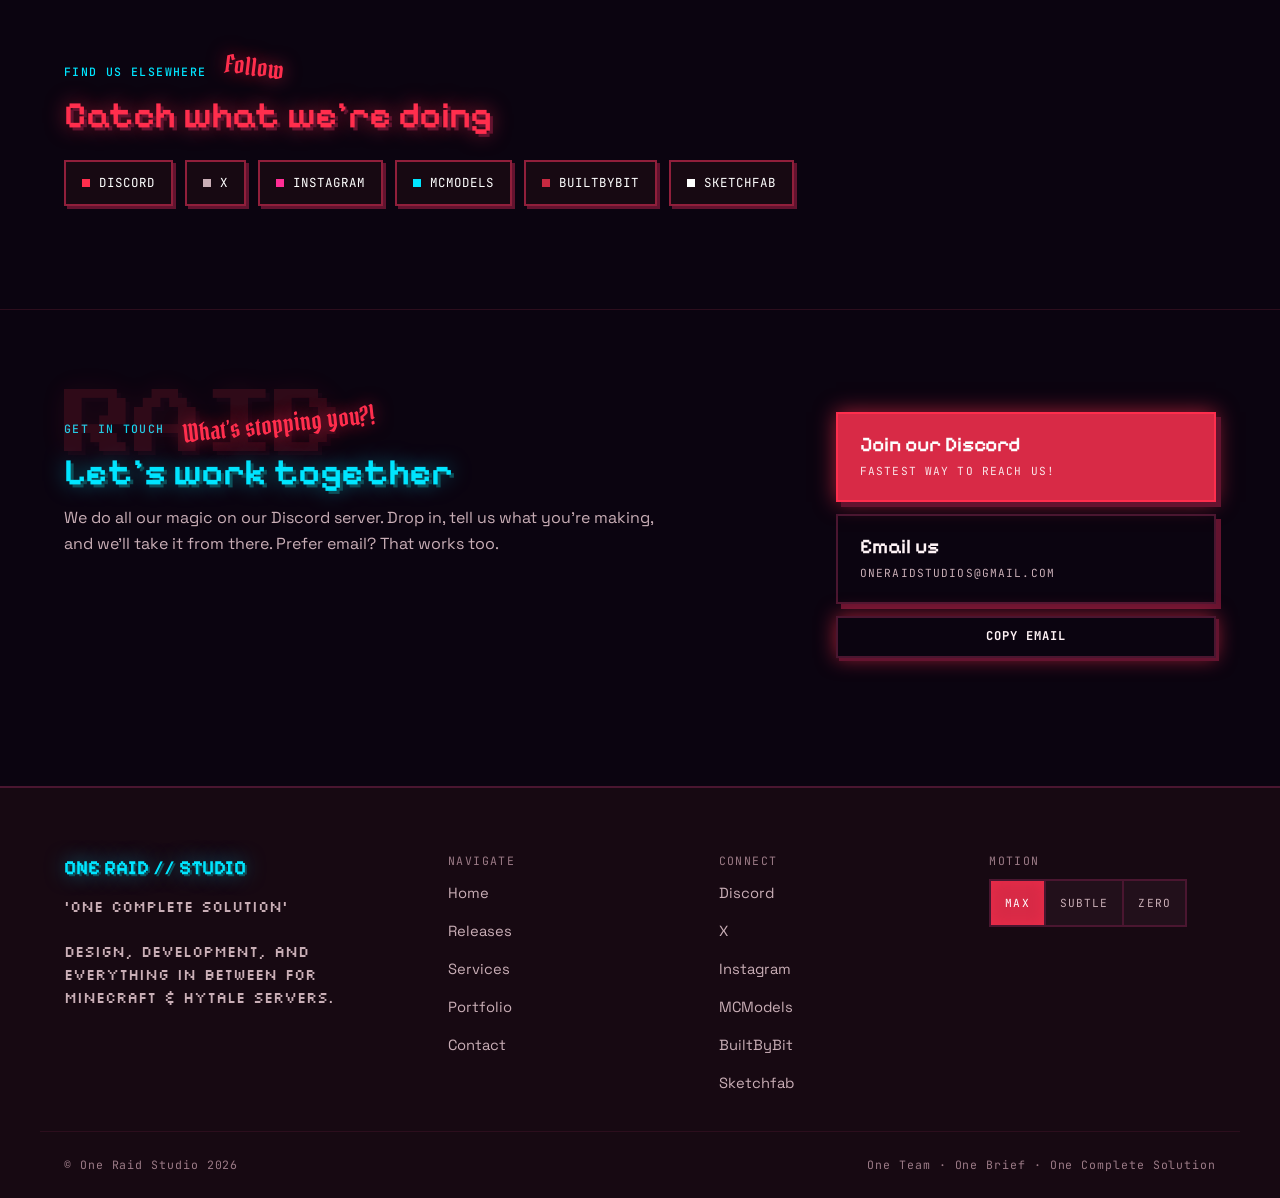
==== commit 73f1773f: "v2.2.1" ====
--- a/index.html
+++ b/index.html
@@ -168,6 +168,7 @@
             <li class="chip" style="--i:5">Automation</li>
             <li class="chip" style="--i:6">Plugins</li>
             <li class="chip" style="--i:7">Web Development</li>
+            <li class="chip" style="--i:8">Configuration</li>
           </ul>
         </div>
       </div>
@@ -188,7 +189,7 @@
         <div class="grid reveal">
           <article class="card">
             <div class="card__media frame frame--1x1" data-label="All Your Iconz — 1:1 preview">
-              <img data-slot src="assets/products/all-your-iconz.png" alt="Preview of the All Your Iconz server icon pack" width="600" height="600" loading="lazy" decoding="async">
+              <img data-slot src="assets/products/dummy0.png" alt="Preview of the All Your Iconz server icon pack" width="600" height="600" loading="lazy" decoding="async">
             </div>
             <div class="card__body">
               <div class="tags"><span class="tag tag--cyan">Icon Pack</span><span class="tag">Minecraft</span></div>
@@ -199,7 +200,7 @@
           </article>
           <article class="card">
             <div class="card__media frame frame--1x1" data-label="All Your Meme Emojis — 1:1 preview">
-              <img data-slot src="assets/products/all-your-meme-emojis.png" alt="Preview of the All Your Meme Emojis pack" width="600" height="600" loading="lazy" decoding="async">
+              <img data-slot src="assets/products/dummy1.png" alt="Preview of the All Your Meme Emojis pack" width="600" height="600" loading="lazy" decoding="async">
             </div>
             <div class="card__body">
               <div class="tags"><span class="tag">Emoji Pack</span><span class="tag tag--free">Free</span></div>
@@ -210,7 +211,7 @@
           </article>
           <article class="card">
             <div class="card__media frame frame--1x1" data-label="All Your Hamster Emojis — 1:1 preview">
-              <img data-slot src="assets/products/all-your-hamster-emojis.png" alt="Preview of the All Your Hamster Emojis pack" width="600" height="600" loading="lazy" decoding="async">
+              <img data-slot src="assets/products/dummy2.png" alt="Preview of the All Your Hamster Emojis pack" width="600" height="600" loading="lazy" decoding="async">
             </div>
             <div class="card__body">
               <div class="tags"><span class="tag">Emoji Pack</span><span class="tag tag--free">Free</span></div>
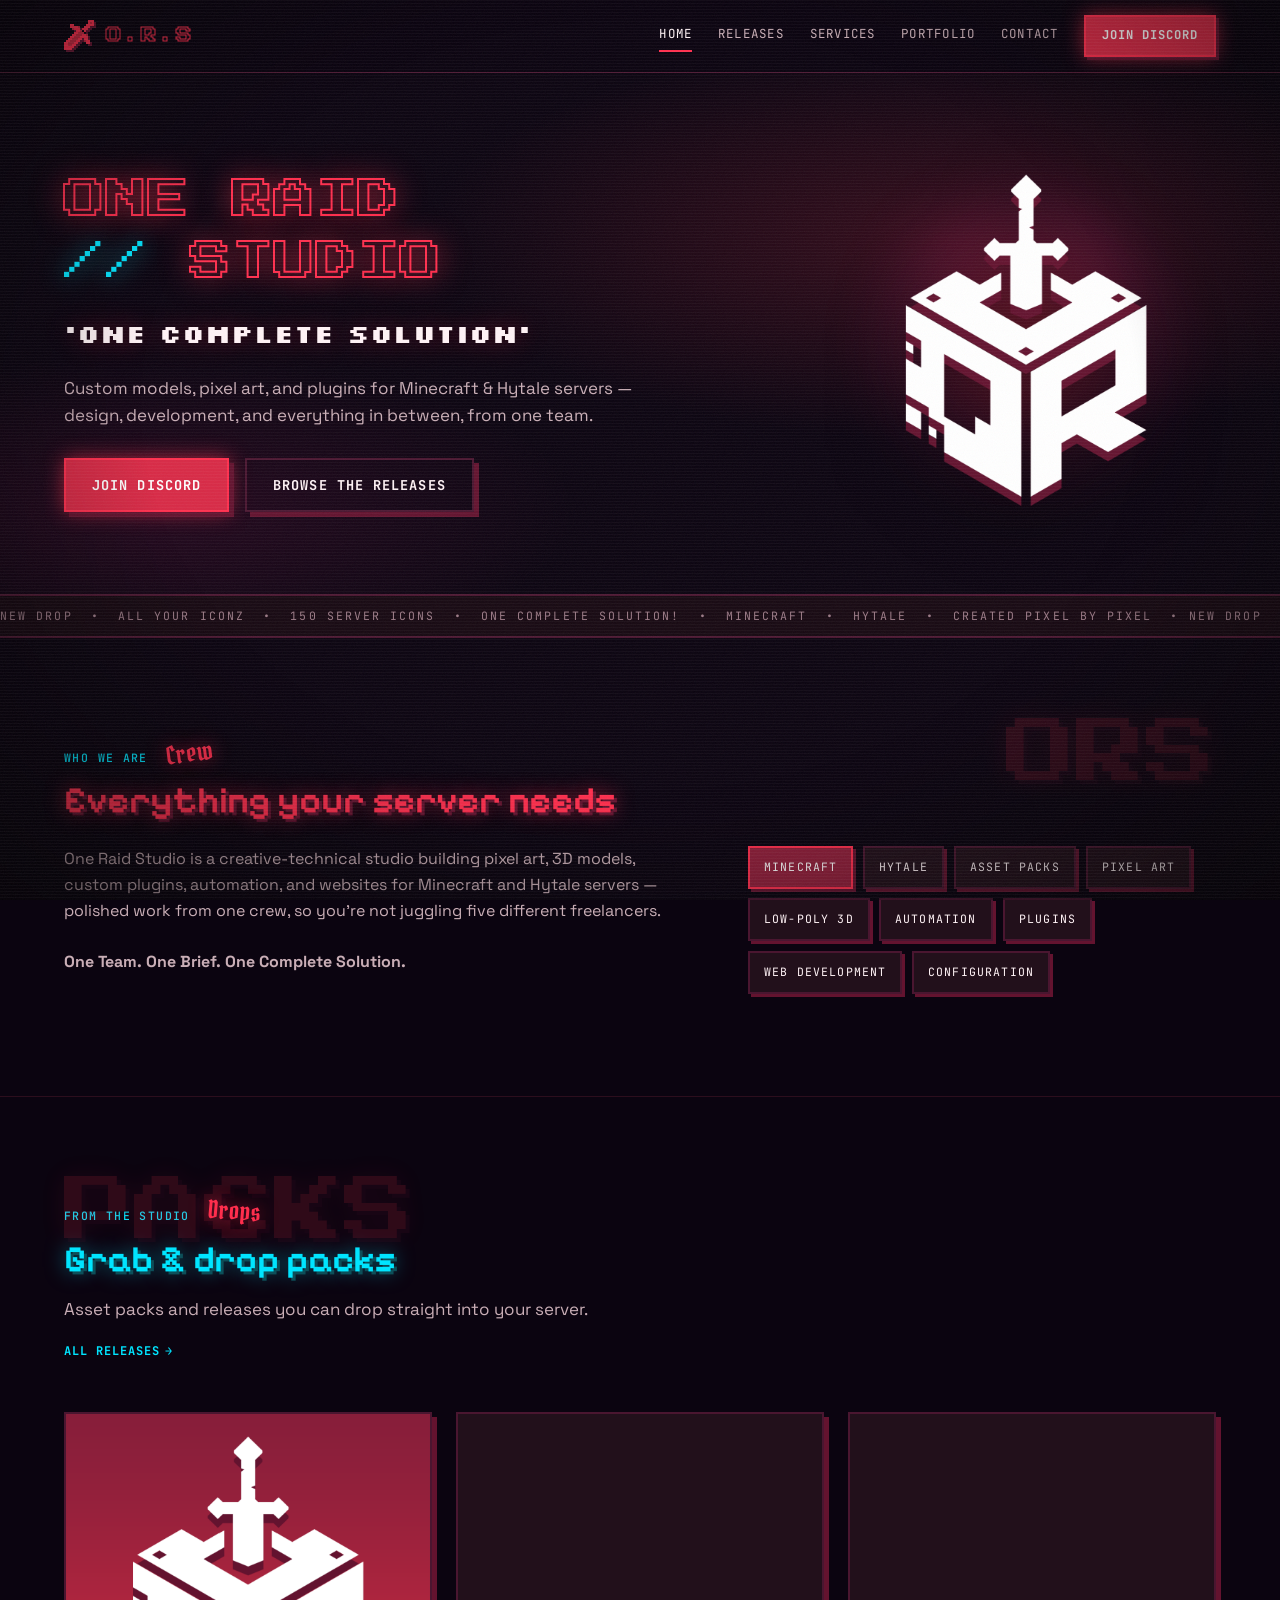
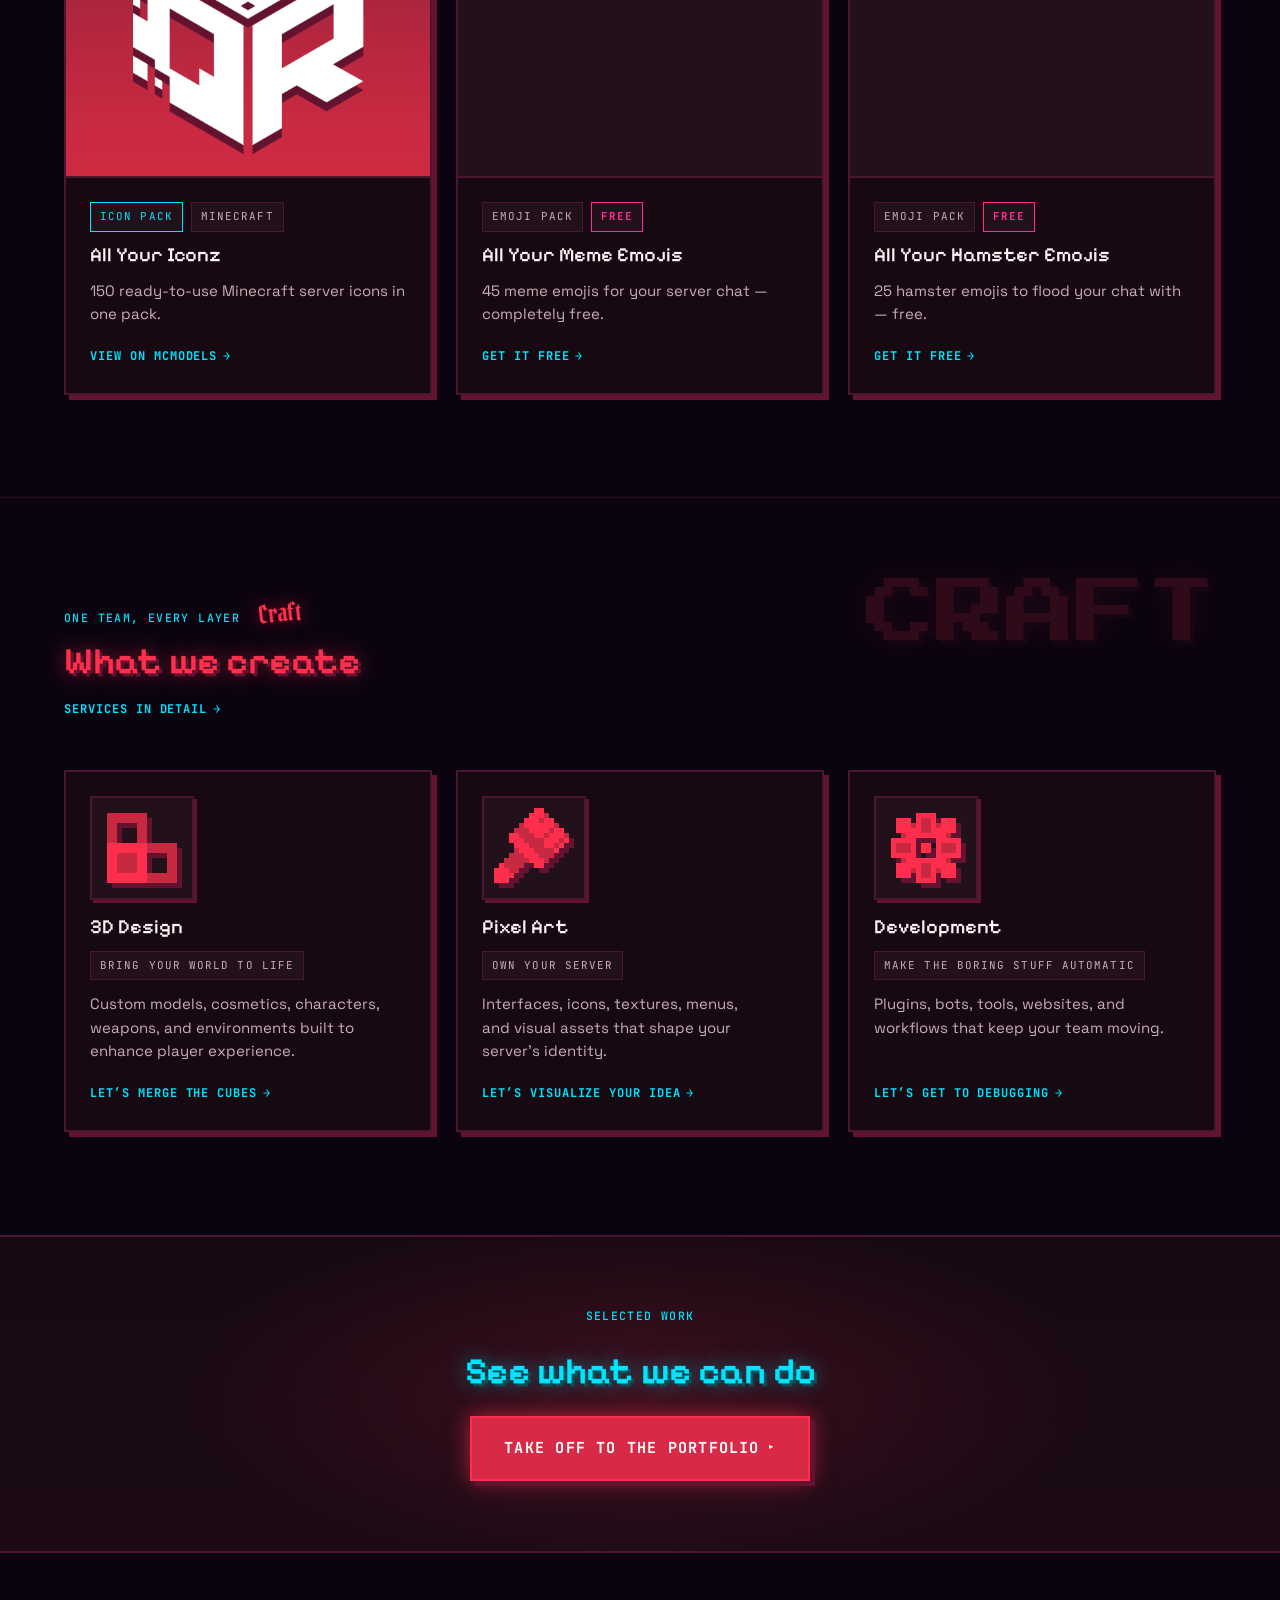
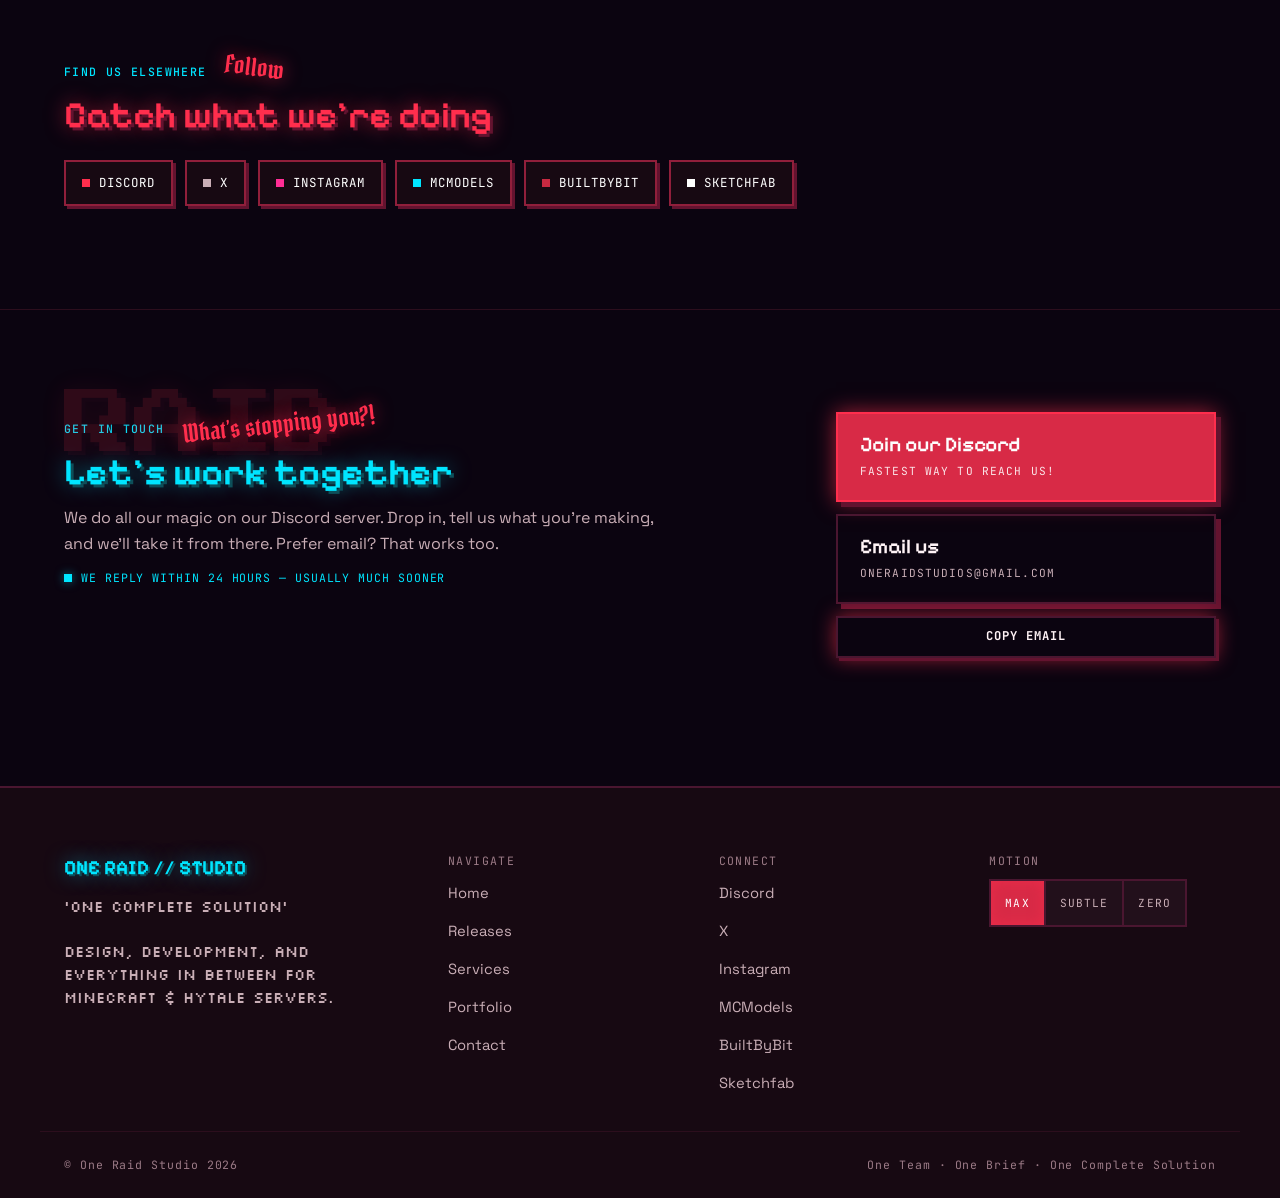
==== commit f326be3b: "v2.3" ====
--- a/index.html
+++ b/index.html
@@ -17,11 +17,18 @@
   <meta property="og:image" content="https://oneraidstudio.com/assets/ors_1024x1024.png">
   <meta property="og:image:width" content="1024">
   <meta property="og:image:height" content="1024">
+  <meta property="og:image:alt" content="One Raid Studio logo — an isometric pixel cube with a planted sword">
   <meta name="twitter:card" content="summary_large_image">
   <link rel="icon" type="image/png" sizes="16x16" href="assets/ors_16x16.png">
   <link rel="icon" type="image/png" sizes="64x64" href="assets/ors_64x64.png">
   <link rel="icon" type="image/png" sizes="128x128" href="assets/ors_128x128.png">
   <link rel="apple-touch-icon" href="assets/ors_128x128.png">
+  <link rel="manifest" href="site.webmanifest">
+
+  <!-- SEARCH CONSOLE — paste the tag Google gives you at search.google.com/search-console:
+       <meta name="google-site-verification" content="YOUR-TOKEN"> -->
+  <!-- ANALYTICS — paste one privacy-friendly snippet here (no cookie banner needed), e.g.
+       <script defer data-domain="oneraidstudio.com" src="https://plausible.io/js/script.js"></script> -->
   <link rel="preconnect" href="https://fonts.googleapis.com">
   <link rel="preconnect" href="https://fonts.gstatic.com" crossorigin>
   <link href="https://fonts.googleapis.com/css2?family=JetBrains+Mono:wght@400;500;700&family=Pirata+One&family=Pixelify+Sans:wght@400..700&family=Press+Start+2P&family=Silkscreen:wght@400;700&family=Space+Grotesk:wght@400..700&display=swap" rel="stylesheet">
@@ -39,6 +46,9 @@
     }, true);
   </script>
   <noscript><style>.boot{display:none!important}</style></noscript>
+  <!-- ENTITY NOTE: "sameAs" below is how Google and AI crawlers connect this
+       site to your profiles. Append your MCModels and BuiltByBit vendor URLs
+       the moment they exist — it is the strongest signal you have. -->
   <script type="application/ld+json">
   {
     "@context": "https://schema.org",
@@ -50,16 +60,31 @@
         "alternateName": "ORS",
         "url": "https://oneraidstudio.com/",
         "logo": "https://oneraidstudio.com/assets/ors_1024x1024.png",
+        "image": "https://oneraidstudio.com/assets/ors_1024x1024.png",
         "slogan": "One Complete Solution",
         "email": "oneraidstudios@gmail.com",
-        "description": "One Raid Studio is a creative-technical studio building custom 3D models, pixel art, and plugins for Minecraft and Hytale servers.",
-        "knowsAbout": ["Minecraft", "Hytale", "Blockbench", "Pixel art", "Minecraft server icons", "Minecraft plugins", "Discord bots"]
+        "foundingDate": "2026",
+        "description": "One Raid Studio is a creative-technical studio building custom 3D models, pixel art, plugins, and websites for Minecraft and Hytale servers.",
+        "knowsAbout": ["Minecraft","Hytale","Blockbench","Pixel art","Minecraft server icons","Minecraft GUI design","Minecraft plugins","Discord bots","Server automation"],
+        "sameAs": [
+          "https://x.com/GuyZ3RO",
+          "https://instagram.com/oneraidstudio",
+          "https://sketchfab.com/oneraidstudio"
+        ],
+        "contactPoint": {
+          "@type": "ContactPoint",
+          "contactType": "sales",
+          "email": "oneraidstudios@gmail.com",
+          "url": "https://discord.gg/TZjPy6kuQu",
+          "availableLanguage": ["English"]
+        }
       },
       {
         "@type": "WebSite",
         "@id": "https://oneraidstudio.com/#website",
         "url": "https://oneraidstudio.com/",
         "name": "One Raid Studio",
+        "inLanguage": "en",
         "publisher": { "@id": "https://oneraidstudio.com/#org" }
       }
     ]
@@ -90,6 +115,7 @@
         <a class="nav__link" href="releases.html">Releases</a>
         <a class="nav__link" href="services.html">Services</a>
         <a class="nav__link" href="portfolio.html">Portfolio</a>
+        <a class="nav__link" href="#contact">Contact</a>
         <a class="btn btn--primary btn--sm" href="#" data-link="discord">Join Discord</a>
       </nav>
       <button class="burger" type="button" aria-label="Open menu" aria-expanded="false" aria-controls="drawer">
@@ -108,6 +134,7 @@
       <a class="drawer__link" href="releases.html">Releases</a>
       <a class="drawer__link" href="services.html">Services</a>
       <a class="drawer__link" href="portfolio.html">Portfolio</a>
+      <a class="drawer__link" href="#contact">Contact</a>
     </nav>
     <a class="btn btn--primary drawer__cta" href="#" data-link="discord">Join Discord</a>
   </div>
@@ -306,6 +333,7 @@
             </div>
             <h2 class="h2 tone-ice">Let&rsquo;s work together</h2>
             <p class="prose">We do all our magic on our Discord server. Drop in, tell us what you&rsquo;re making, and we&rsquo;ll take it from there. Prefer email? That works too.</p>
+            <p class="promise"><i aria-hidden="true"></i>We reply within 24 hours &mdash; usually much sooner</p>
           </div>
           <div class="contact__actions">
             <a class="bigbtn bigbtn--primary" href="#" data-link="discord">
@@ -358,7 +386,7 @@
       </div>
     </div>
     <div class="footer__bar">
-      <span class="footer__fine">&copy; One Raid Studio 2026</span>
+      <span class="footer__fine">&copy; One Raid Studio <span data-year>2026</span></span>
       <span class="footer__fine">One Team &middot; One Brief &middot; One Complete Solution</span>
     </div>
   </footer>
--- a/css/base.css
+++ b/css/base.css
@@ -390,6 +390,29 @@
 .lede{max-width:62ch;font-size:var(--fs-lede);line-height:var(--lh-body);color:var(--text-muted)}
 .prose{max-width:62ch;font-size:var(--fs-body);line-height:var(--lh-body);color:var(--text-muted)}
 
+/* .vh — present for crawlers and screen readers, absent on screen. Used for
+   copy that belongs in the document but is shown somewhere else visually
+   (portfolio tile descriptions, which surface in the lightbox). Never use it
+   to hide text that does not match what the page shows. */
+.vh{
+  position:absolute!important;width:1px;height:1px;
+  margin:-1px;padding:0;border:0;overflow:hidden;
+  clip:rect(0 0 0 0);clip-path:inset(50%);white-space:nowrap;
+}
+
+/* reply-time promise — the single highest-value line on a services site, so
+   it gets a live-looking indicator rather than being buried in body copy */
+.promise{
+  display:inline-flex;align-items:center;gap:9px;
+  font-family:var(--mono);font-size:var(--fs-label);letter-spacing:.08em;
+  text-transform:uppercase;color:var(--neon-cyan);
+}
+.promise i{
+  display:block;width:8px;height:8px;flex-shrink:0;
+  background:var(--neon-cyan);box-shadow:0 0 10px var(--glow-cyan);
+  animation:pulse 2.4s ease-in-out infinite;
+}
+
 /* page head — shared by releases / services / portfolio */
 .page-head{position:relative;overflow:clip;padding-block:var(--sec-y-sm) clamp(20px,3vw,36px)}
 .page-head__inner{position:relative;display:flex;flex-direction:column;gap:var(--sp-3)}
@@ -612,7 +635,7 @@
 [data-motion="zero"] .hero__cube:hover .hero__cube__inner{transform:none}
 
 @media (prefers-reduced-motion:reduce){
-  .marquee__track,.hero__cube img,.hero__cube::before,.script,.chip{animation:none !important}
+  .marquee__track,.hero__cube img,.hero__cube::before,.script,.chip,.promise i{animation:none !important}
 }
 
 /* ------------------------------------------------------ 17 RESPONSIVE
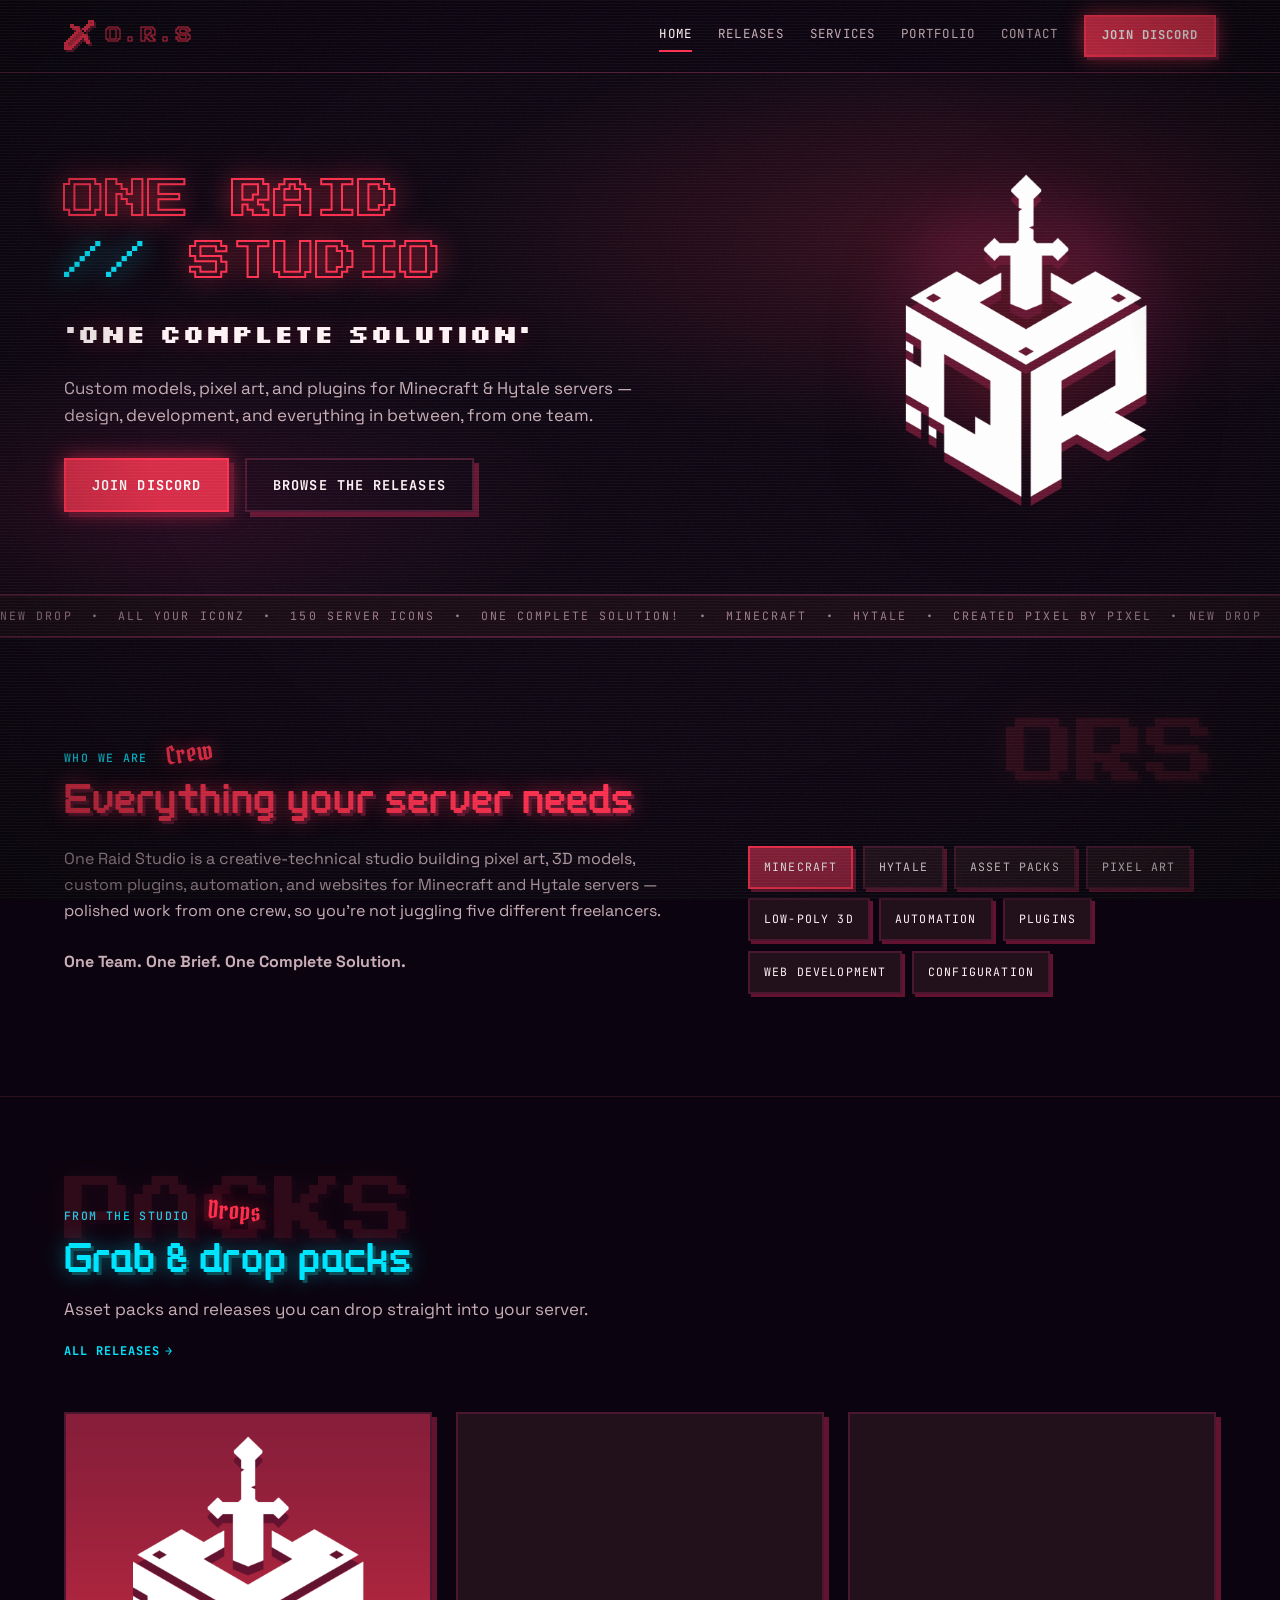
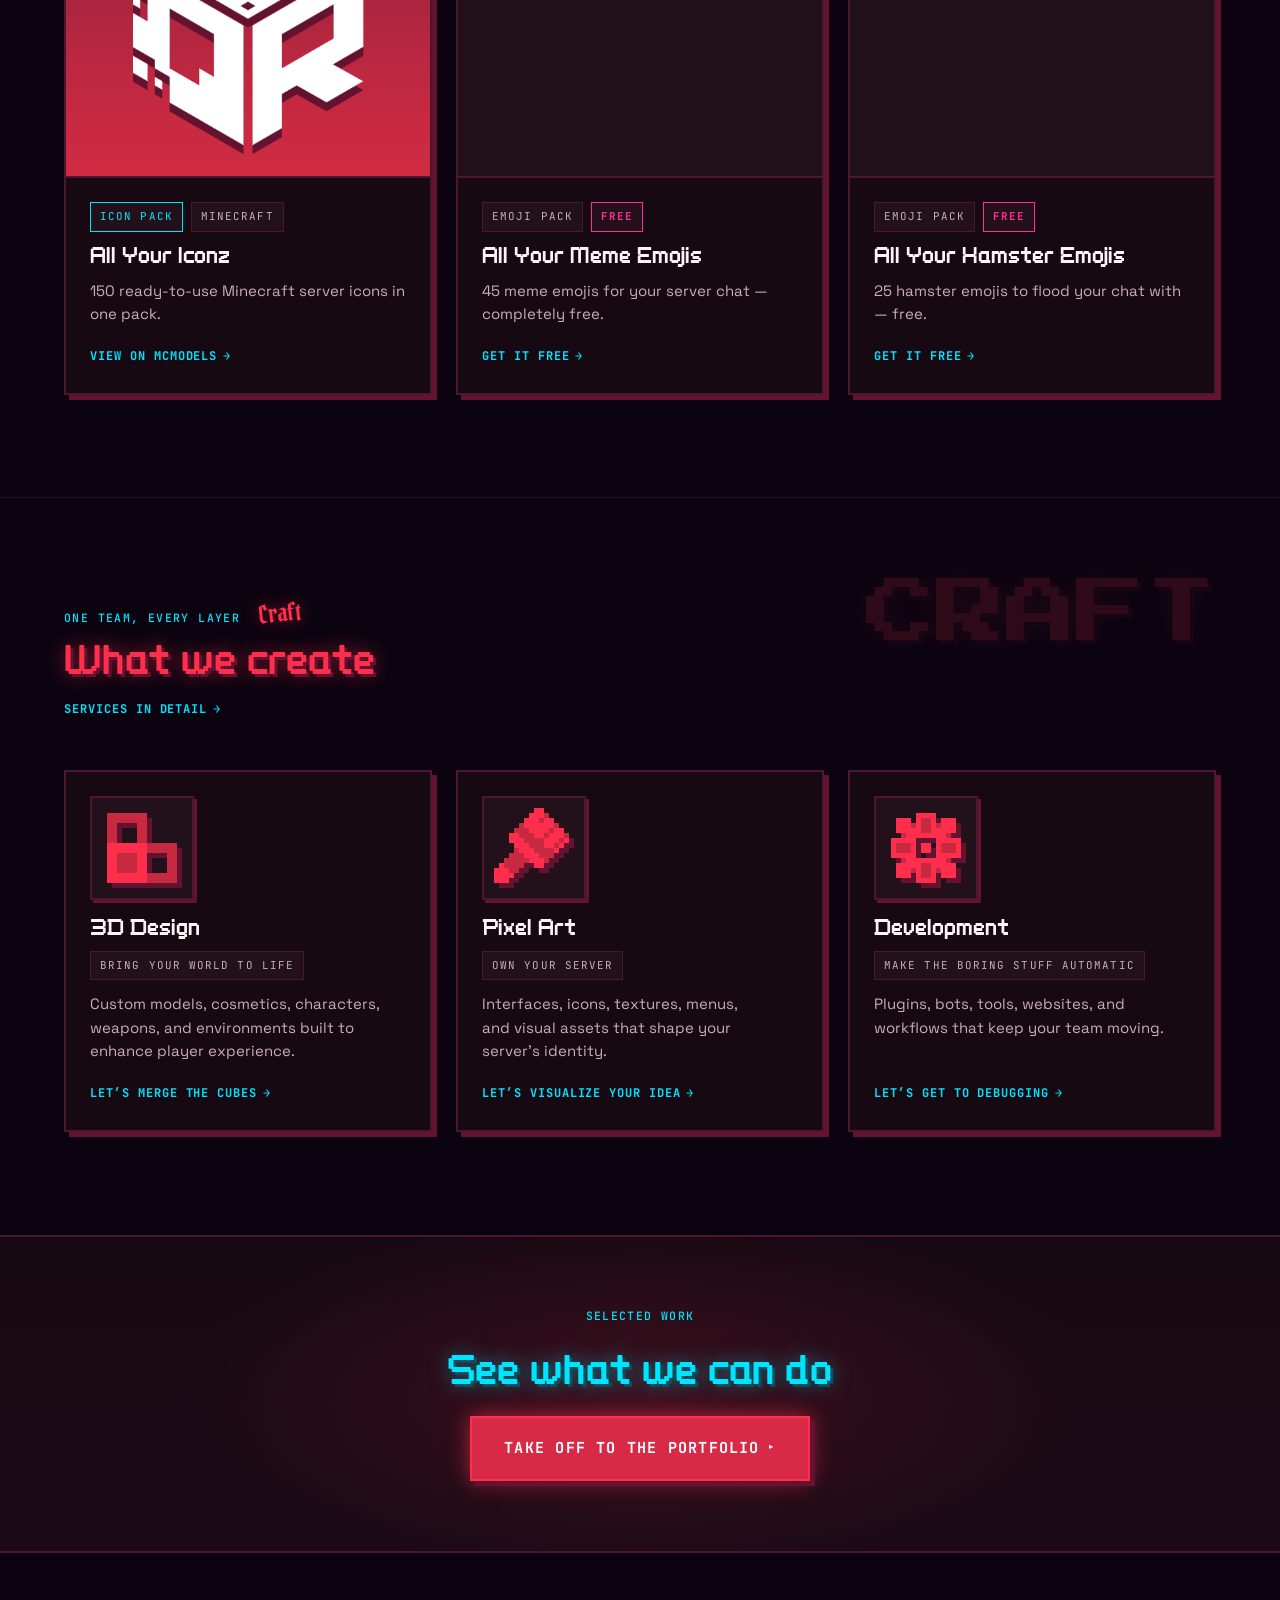
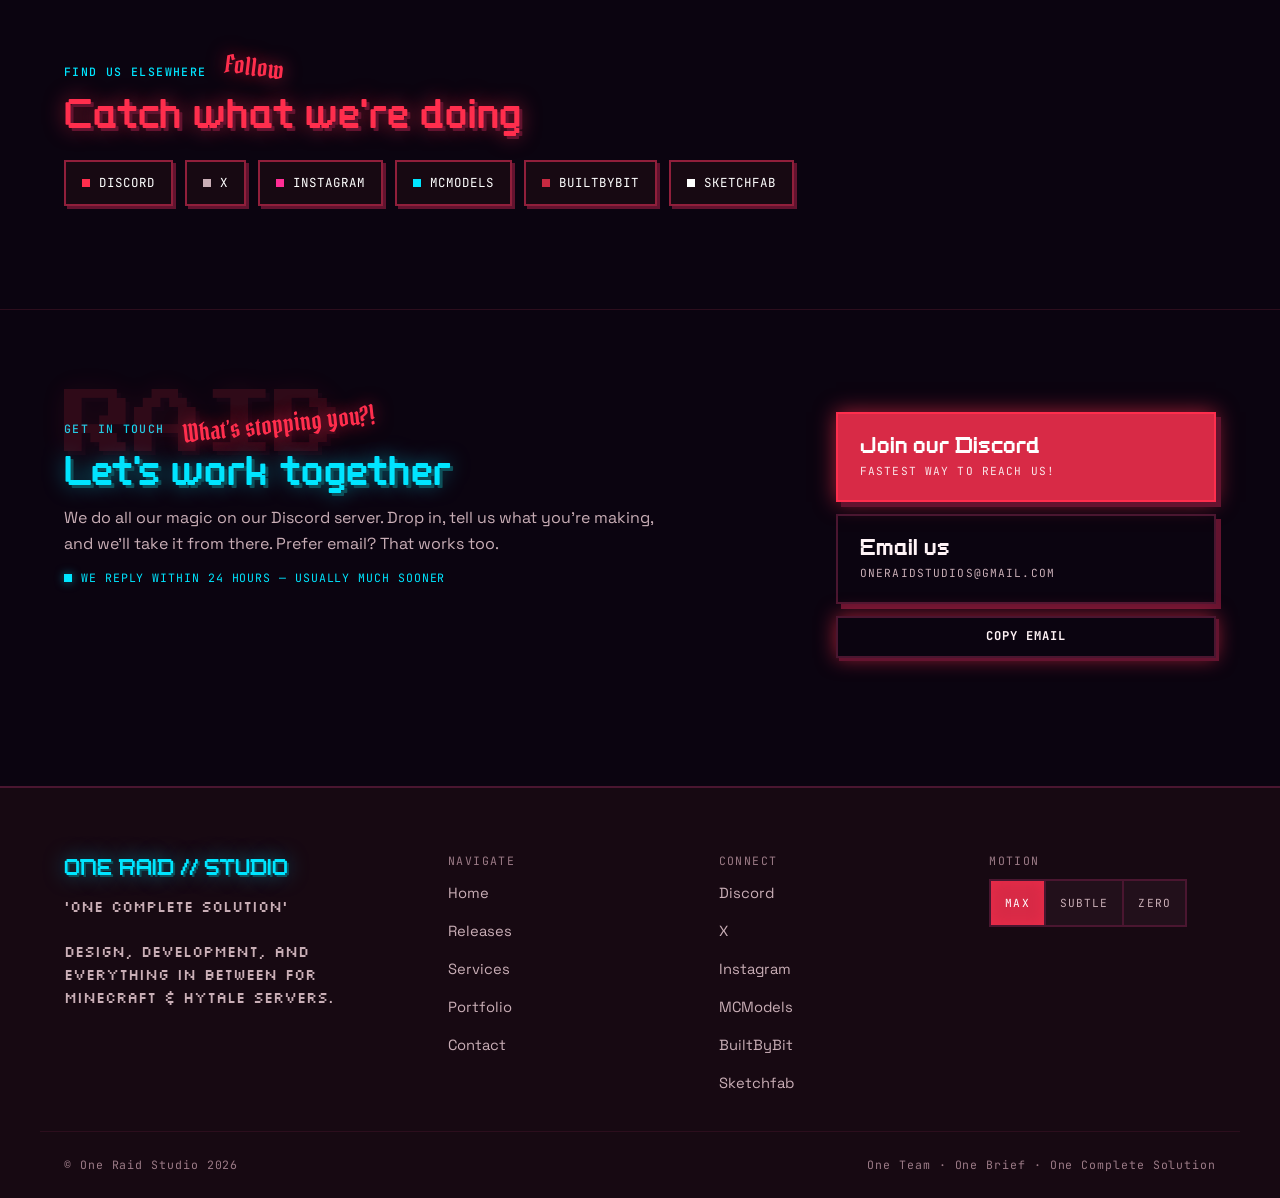
==== commit 222ccd8c: "v.2.4" ====
--- a/index.html
+++ b/index.html
@@ -126,7 +126,10 @@
 
   <div class="drawer" id="drawer" role="dialog" aria-modal="true" aria-label="Menu">
     <div class="drawer__head">
-      <span class="brand__word" translate="no">O.R.S</span>
+      <a class="brand" href="index.html" aria-label="One Raid Studio &mdash; home">
+        <img src="assets/ors_16x16_sword_b.png" alt="" width="16" height="16">
+        <span class="brand__word" translate="no">O.R.S</span>
+      </a>
       <button class="drawer__close" type="button" data-drawer-close aria-label="Close menu">&#10005;</button>
     </div>
     <nav class="drawer__nav" aria-label="Mobile">
--- a/css/base.css
+++ b/css/base.css
@@ -30,6 +30,7 @@
   --neon-red:#FF2E4D;
   --neon-cyan:#00E5FF;
   --neon-magenta:#FF2D95;
+  --neon-lime:#B6FF3B;       /* prices only — 15.9:1 on --surface, 11.3:1 on --brand-red-deep */
   --white:#FEFEFE;
 
   /* text — every value below clears 4.5:1 on --bg and --surface */
@@ -40,11 +41,23 @@
   --teal-deep:#0D4F59;       /* the cyan counterpart to --maroon           */
   --glow-red:rgba(255,46,77,.62);
   --glow-cyan:rgba(0,229,255,.5);
+  --glow-lime:rgba(182,255,59,.45);
   --chrome:linear-gradient(180deg,#FFFFFF 0%,#E7ECF4 22%,#AAB4C6 50%,#6E7488 68%,#EAB8C6 88%,#00E5FF 100%);
 
   /* type families */
   --mono:'JetBrains Mono',ui-monospace,SFMono-Regular,Menlo,monospace;
+  /* Kept as the fallback inside --title and nothing else. A webfont is only
+     downloaded when something actually renders in it, so while Wellbutrin
+     loads this costs a few bytes of stylesheet and no request.            */
   --pixel:'Pixelify Sans',var(--mono);
+  /* THE display face — every heading, title, nav link, wordmark and price on
+     the site resolves through here. Wellbutrin is self-hosted (@font-face
+     below); if the file is missing the chain falls straight back to Pixelify
+     Sans, so nothing breaks and nothing shifts layout badly.
+
+     To revert the whole site to the old look, change this one line to:
+         --title:var(--pixel);                                             */
+  --title:'Wellbutrin',var(--pixel);
   --arcade:'Press Start 2P',var(--mono);
   --bitmap:'Silkscreen',var(--mono);
   --script:'Pirata One',Georgia,serif;
@@ -121,6 +134,25 @@
 h1,h2,h3,h4,p{margin:0;text-wrap:pretty}
 h1,h2,h3{text-wrap:balance}
 ul{margin:0;padding:0;list-style:none}
+
+/* --------------------------------------------------------------- WEBFONT
+   Wellbutrin — Karen Clemens & Apostrophic Labs, 2000. Freeware, cleared for
+   commercial use. Self-hosted because it is not on Google Fonts.
+
+   Drop the file in as  assets/fonts/wellbutrin.ttf  (the .woff2 line is there
+   if you convert it later — smaller, but the .ttf alone works everywhere).
+
+   The weight RANGE is deliberate: the family ships one weight, so declaring
+   400-700 tells the browser this face covers all of them and stops it faking
+   a bold. Synthetic bold on a rounded-rectangle face looks like a smudge.  */
+@font-face{
+  font-family:'Wellbutrin';
+  src:url('../assets/fonts/wellbutrin.woff2') format('woff2'),
+      url('../assets/fonts/wellbutrin.ttf') format('truetype');
+  font-weight:400 700;
+  font-style:normal;
+  font-display:swap;
+}
 
 a{color:var(--neon-cyan);text-decoration:none}
 a:hover{color:var(--white)}
@@ -322,17 +354,26 @@
 .burger i:last-child{background:var(--neon-cyan)}
 
 /* ------------------------------------------------------------ 8 DRAWER */
+/* The drawer replaces the header row on screen, so its first row has to land
+   in exactly the same place. That means the page gutter (16px on a phone), not
+   the drawer's own 24px pad, and the header's 14px top pad — otherwise O.R.S
+   and the close button both sit low and inboard of the brand and burger they
+   are standing in for. Vertical alignment then follows for free: both rows are
+   one --tap-tall control inside a 14px pad. */
 .drawer{
   position:fixed;inset:0;z-index:9500;
   display:none;flex-direction:column;
   background:var(--bg);
-  padding:var(--sp-5);
-  padding-top:max(var(--sp-5),env(safe-area-inset-top));
+  padding-inline:max(var(--gutter),env(safe-area-inset-left),env(safe-area-inset-right));
+  padding-top:max(14px,env(safe-area-inset-top));
   padding-bottom:max(var(--sp-5),env(safe-area-inset-bottom));
   overflow-y:auto;overscroll-behavior:contain;
 }
 .drawer.is-open{display:flex}
-.drawer__head{display:flex;align-items:center;justify-content:space-between;gap:var(--sp-4)}
+.drawer__head{
+  display:flex;align-items:center;justify-content:space-between;gap:var(--sp-4);
+  min-height:var(--tap);
+}
 .drawer__close{
   width:var(--tap);height:var(--tap);flex-shrink:0;
   background:var(--surface-2);border:2px solid var(--border);box-shadow:var(--sh-1);
@@ -343,7 +384,7 @@
 .drawer__link{
   display:flex;align-items:center;min-height:var(--tap);
   padding:16px 4px;
-  font-family:var(--pixel);font-size:clamp(1.5rem,6vw,2rem);
+  font-family:var(--title);font-size:clamp(1.5rem,6vw,2rem);
   color:var(--text);border-bottom:2px solid var(--rule);
 }
 .drawer__link:hover,.drawer__link[aria-current="page"]{color:var(--neon-red)}
@@ -378,9 +419,9 @@
 .sec-head__row{display:flex;align-items:baseline;gap:var(--sp-4);flex-wrap:wrap}
 .sec-head .lede,.page-head .lede{margin-top:var(--sp-1)}
 
-.h1{font-family:var(--pixel);font-weight:600;font-size:var(--fs-h1);line-height:var(--lh-head)}
-.h2{font-family:var(--pixel);font-weight:600;font-size:var(--fs-h2);line-height:var(--lh-head)}
-.h3{font-family:var(--pixel);font-weight:500;font-size:var(--fs-h3);line-height:1.2;color:var(--text)}
+.h1{font-family:var(--title);font-weight:600;font-size:var(--fs-h1);line-height:var(--lh-head)}
+.h2{font-family:var(--title);font-weight:600;font-size:var(--fs-h2);line-height:var(--lh-head)}
+.h3{font-family:var(--title);font-weight:500;font-size:var(--fs-h3);line-height:1.2;color:var(--text)}
 
 /* Two heading tones, identical treatment — solid neon fill, hard offset
    shadow, soft halo. .tone-ice is the cyan counterpart to .tone-red. */
@@ -474,7 +515,7 @@
 .card:hover{transform:translate(-2px,-2px);box-shadow:var(--sh-3);border-color:var(--brand-red)}
 .card__media{border-bottom:2px solid var(--border)}
 .card__body{padding:var(--sp-5);display:flex;flex-direction:column;gap:var(--sp-3);flex:1}
-.card__title{font-family:var(--pixel);font-weight:500;font-size:var(--fs-h3);line-height:1.15;color:var(--text)}
+.card__title{font-family:var(--title);font-weight:500;font-size:var(--fs-h3);line-height:1.15;color:var(--text)}
 .card__text{font-size:var(--fs-sm);line-height:1.55;color:var(--text-muted)}
 
 .tags{display:flex;flex-wrap:wrap;gap:var(--sp-2)}
@@ -582,7 +623,7 @@
 .footer__grid{display:grid;grid-template-columns:1.5fr repeat(3,minmax(0,1fr));gap:var(--sp-7) var(--sp-7)}
 .footer__brand{display:flex;flex-direction:column;gap:10px}
 .footer__word{
-  font-family:var(--pixel);font-weight:700;font-size:1.25rem;
+  font-family:var(--title);font-weight:700;font-size:1.25rem;
   color:var(--neon-cyan);
   text-shadow:2px 2px 0 var(--teal-deep),0 0 20px var(--glow-cyan);
 }
--- a/css/index.css
+++ b/css/index.css
@@ -145,7 +145,7 @@
 .bigbtn:active{transform:translate(2px,2px);box-shadow:var(--sh-1)}
 .bigbtn--primary{background:var(--brand-red-lit);border-color:var(--neon-red);color:var(--white);box-shadow:var(--sh-2),var(--glow-sm)}
 .bigbtn--primary:hover{background:var(--neon-red);border-color:var(--neon-red);color:var(--white);box-shadow:var(--sh-3),var(--glow-md)}
-.bigbtn b{font-family:var(--pixel);font-weight:600;font-size:1.3rem;line-height:1.1}
+.bigbtn b{font-family:var(--title);font-weight:600;font-size:1.3rem;line-height:1.1}
 .bigbtn small{font-family:var(--mono);font-size:.7rem;letter-spacing:.1em;text-transform:uppercase;color:var(--text-muted)}
 .bigbtn--primary small{color:rgba(255,255,255,.88)}
 
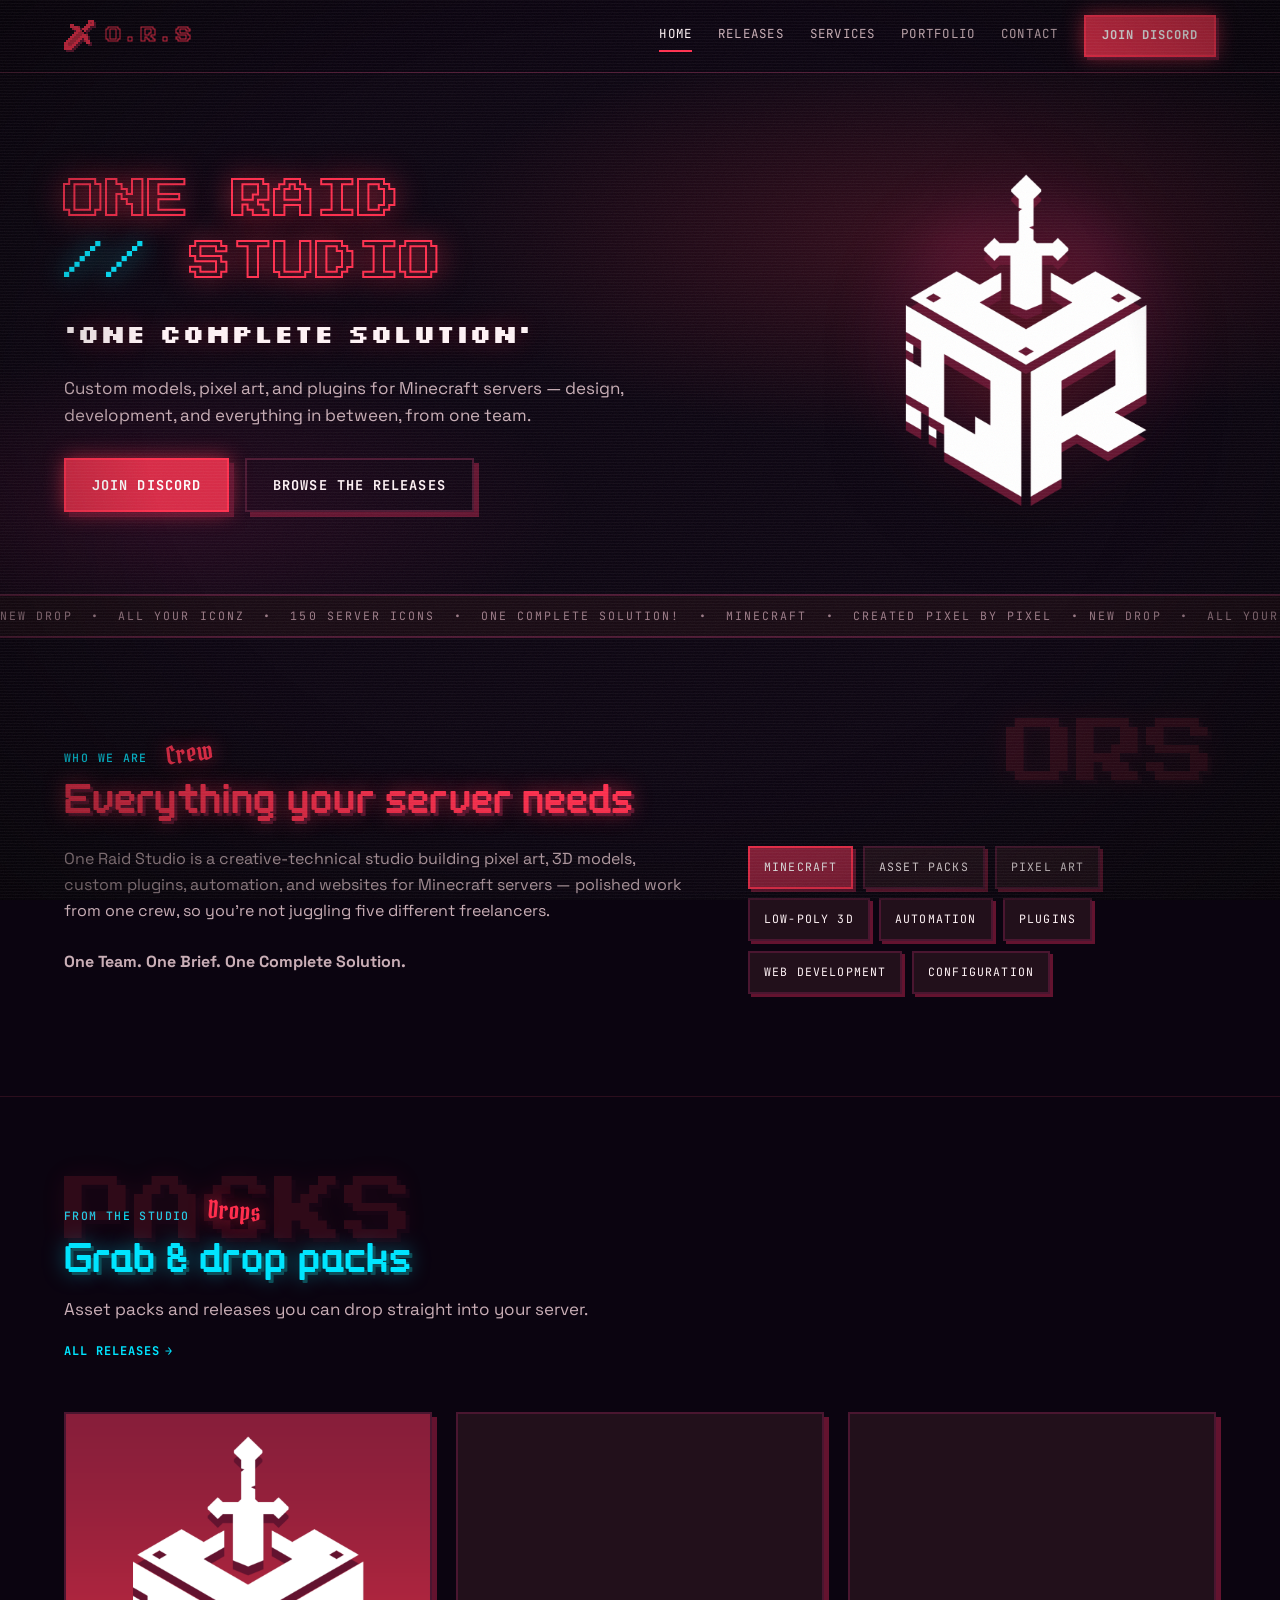
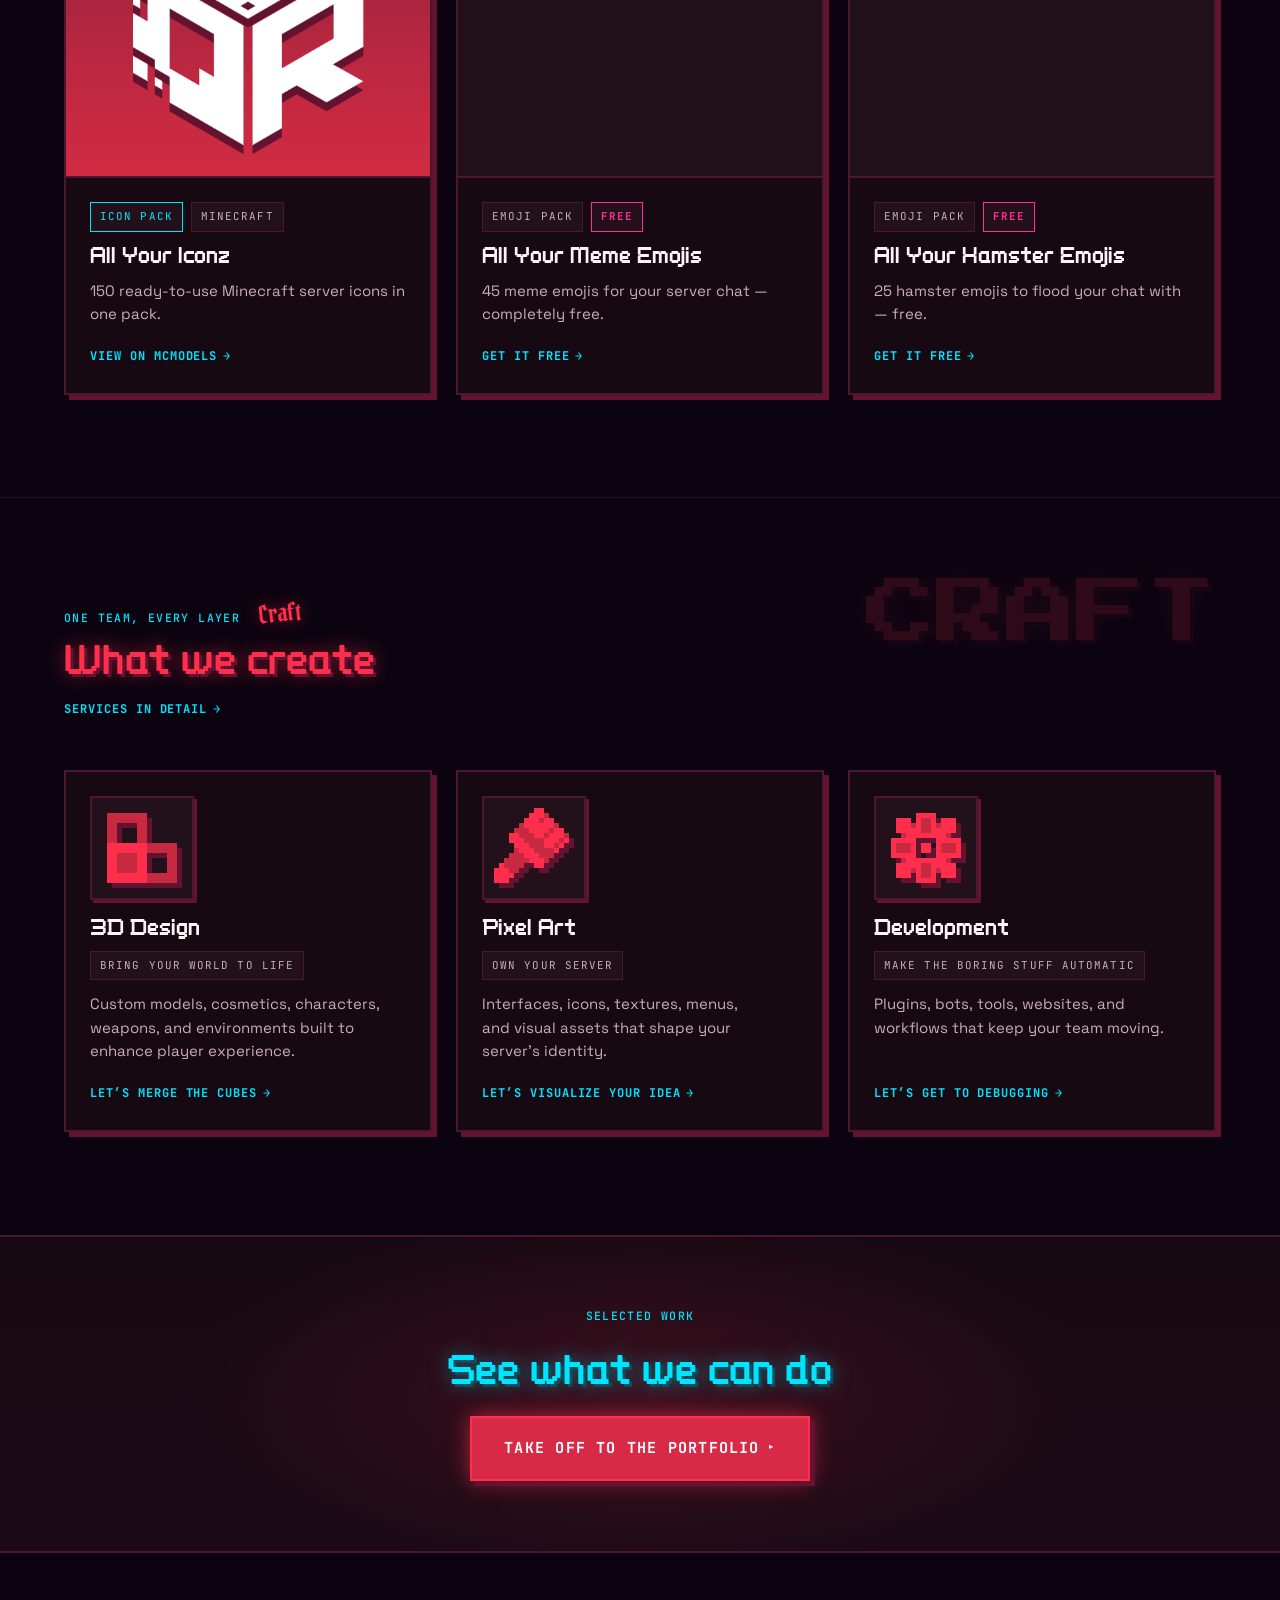
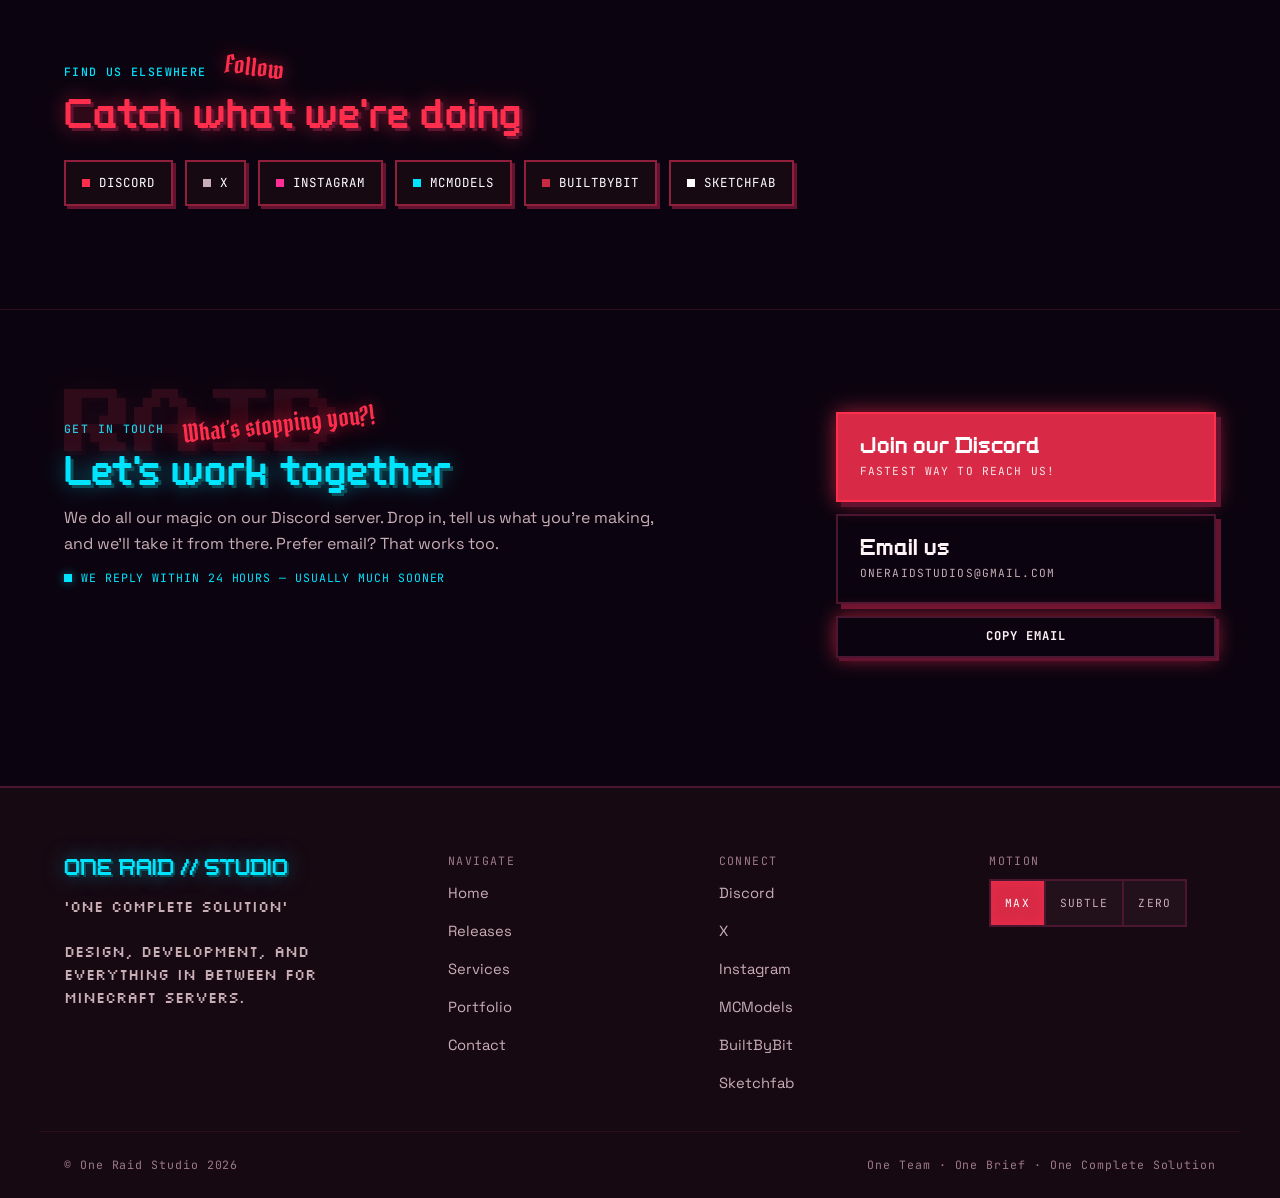
==== commit f96bc0dd: "-Hytale" ====
--- a/index.html
+++ b/index.html
@@ -3,8 +3,8 @@
 <head>
   <meta charset="utf-8">
   <meta name="viewport" content="width=device-width, initial-scale=1, viewport-fit=cover">
-  <title>One Raid Studio — Minecraft &amp; Hytale Models, Pixel Art &amp; Plugins</title>
-  <meta name="description" content="Custom 3D models, pixel art, GUI textures, and plugins for Minecraft &amp; Hytale servers. One team, one brief — asset packs on MCModels plus full custom builds.">
+  <title>One Raid Studio — Minecraft Models, Pixel Art &amp; Plugins</title>
+  <meta name="description" content="Custom 3D models, pixel art, GUI textures, and plugins for Minecraft servers. One team, one brief — asset packs on MCModels plus full custom builds.">
   <meta name="color-scheme" content="dark">
   <meta name="theme-color" content="#0B0410">
   <link rel="canonical" href="https://oneraidstudio.com/">
@@ -12,8 +12,8 @@
   <meta property="og:site_name" content="One Raid Studio">
   <meta property="og:locale" content="en_US">
   <meta property="og:url" content="https://oneraidstudio.com/">
-  <meta property="og:title" content="One Raid Studio — Minecraft &amp; Hytale Models, Pixel Art &amp; Plugins">
-  <meta property="og:description" content="Custom 3D models, pixel art, GUI textures, and plugins for Minecraft &amp; Hytale servers. One team, one brief — asset packs on MCModels plus full custom builds.">
+  <meta property="og:title" content="One Raid Studio — Minecraft Models, Pixel Art &amp; Plugins">
+  <meta property="og:description" content="Custom 3D models, pixel art, GUI textures, and plugins for Minecraft servers. One team, one brief — asset packs on MCModels plus full custom builds.">
   <meta property="og:image" content="https://oneraidstudio.com/assets/ors_1024x1024.png">
   <meta property="og:image:width" content="1024">
   <meta property="og:image:height" content="1024">
@@ -64,8 +64,8 @@
         "slogan": "One Complete Solution",
         "email": "oneraidstudios@gmail.com",
         "foundingDate": "2026",
-        "description": "One Raid Studio is a creative-technical studio building custom 3D models, pixel art, plugins, and websites for Minecraft and Hytale servers.",
-        "knowsAbout": ["Minecraft","Hytale","Blockbench","Pixel art","Minecraft server icons","Minecraft GUI design","Minecraft plugins","Discord bots","Server automation"],
+        "description": "One Raid Studio is a creative-technical studio building custom 3D models, pixel art, plugins, and websites for Minecraft servers.",
+        "knowsAbout": ["Minecraft","Blockbench","Pixel art","Minecraft server icons","Minecraft GUI design","Minecraft plugins","Discord bots","Server automation"],
         "sameAs": [
           "https://x.com/GuyZ3RO",
           "https://instagram.com/oneraidstudio",
@@ -152,7 +152,7 @@
             <span><span class="slash">//</span> <span class="fill glitch" data-text="STUDIO">STUDIO</span></span>
           </h1>
           <p class="tagline">&lsquo;One Complete Solution&rsquo;</p>
-          <p class="hero__lede">Custom models, pixel art, and plugins for Minecraft &amp; Hytale servers — design, development, and everything in between, from one team.</p>
+          <p class="hero__lede">Custom models, pixel art, and plugins for Minecraft servers — design, development, and everything in between, from one team.</p>
           <div class="hero__cta">
             <a class="btn btn--primary" href="#" data-link="discord">Join Discord</a>
             <a class="btn" href="releases.html">Browse the releases</a>
@@ -170,8 +170,8 @@
 
     <div class="marquee" aria-hidden="true">
       <div class="marquee__track" data-marquee>
-        <span class="marquee__seq">NEW DROP&nbsp; &bull;&nbsp; ALL YOUR ICONZ&nbsp; &bull;&nbsp; 150 SERVER ICONS&nbsp; &bull;&nbsp; ONE COMPLETE SOLUTION!&nbsp; &bull;&nbsp; MINECRAFT&nbsp; &bull;&nbsp; HYTALE&nbsp; &bull;&nbsp; CREATED PIXEL BY PIXEL&nbsp; &bull;&nbsp; </span>
-        <span class="marquee__seq">NEW DROP&nbsp; &bull;&nbsp; ALL YOUR ICONZ&nbsp; &bull;&nbsp; 150 SERVER ICONS&nbsp; &bull;&nbsp; ONE COMPLETE SOLUTION!&nbsp; &bull;&nbsp; MINECRAFT&nbsp; &bull;&nbsp; HYTALE&nbsp; &bull;&nbsp; CREATED PIXEL BY PIXEL&nbsp; &bull;&nbsp; </span>
+        <span class="marquee__seq">NEW DROP&nbsp; &bull;&nbsp; ALL YOUR ICONZ&nbsp; &bull;&nbsp; 150 SERVER ICONS&nbsp; &bull;&nbsp; ONE COMPLETE SOLUTION!&nbsp; &bull;&nbsp; MINECRAFT&nbsp; &bull;&nbsp; CREATED PIXEL BY PIXEL&nbsp; &bull;&nbsp; </span>
+        <span class="marquee__seq">NEW DROP&nbsp; &bull;&nbsp; ALL YOUR ICONZ&nbsp; &bull;&nbsp; 150 SERVER ICONS&nbsp; &bull;&nbsp; ONE COMPLETE SOLUTION!&nbsp; &bull;&nbsp; MINECRAFT&nbsp; &bull;&nbsp; CREATED PIXEL BY PIXEL&nbsp; &bull;&nbsp; </span>
       </div>
     </div>
 
@@ -187,18 +187,17 @@
         </div>
         <div class="about reveal">
           <div class="about__copy">
-            <p class="prose">One Raid Studio is a creative-technical studio building pixel art, 3D models, custom plugins, automation, and websites for Minecraft and Hytale servers — polished work from one crew, so you&rsquo;re not juggling five different freelancers.<br><br><b>One Team. One Brief. One Complete Solution.</b></p>
+            <p class="prose">One Raid Studio is a creative-technical studio building pixel art, 3D models, custom plugins, automation, and websites for Minecraft servers — polished work from one crew, so you&rsquo;re not juggling five different freelancers.<br><br><b>One Team. One Brief. One Complete Solution.</b></p>
           </div>
           <ul class="chips" aria-label="What we work with">
             <li class="chip chip--lead" style="--i:0">Minecraft</li>
-            <li class="chip" style="--i:1">Hytale</li>
-            <li class="chip" style="--i:2">Asset Packs</li>
-            <li class="chip" style="--i:3">Pixel Art</li>
-            <li class="chip" style="--i:4">Low-Poly 3D</li>
-            <li class="chip" style="--i:5">Automation</li>
-            <li class="chip" style="--i:6">Plugins</li>
-            <li class="chip" style="--i:7">Web Development</li>
-            <li class="chip" style="--i:8">Configuration</li>
+            <li class="chip" style="--i:1">Asset Packs</li>
+            <li class="chip" style="--i:2">Pixel Art</li>
+            <li class="chip" style="--i:3">Low-Poly 3D</li>
+            <li class="chip" style="--i:4">Automation</li>
+            <li class="chip" style="--i:5">Plugins</li>
+            <li class="chip" style="--i:6">Web Development</li>
+            <li class="chip" style="--i:7">Configuration</li>
           </ul>
         </div>
       </div>
@@ -360,7 +359,7 @@
     <div class="wrap footer__grid">
       <div class="footer__brand">
         <span class="footer__word" translate="no">ONE RAID // STUDIO</span>
-        <span class="footer__tag">&lsquo;One Complete Solution&rsquo;<br><br>Design, development, and everything in between for Minecraft &amp; Hytale servers.</span>
+        <span class="footer__tag">&lsquo;One Complete Solution&rsquo;<br><br>Design, development, and everything in between for Minecraft servers.</span>
       </div>
       <nav class="footer__col" aria-label="Navigate">
         <span class="footer__label">Navigate</span>
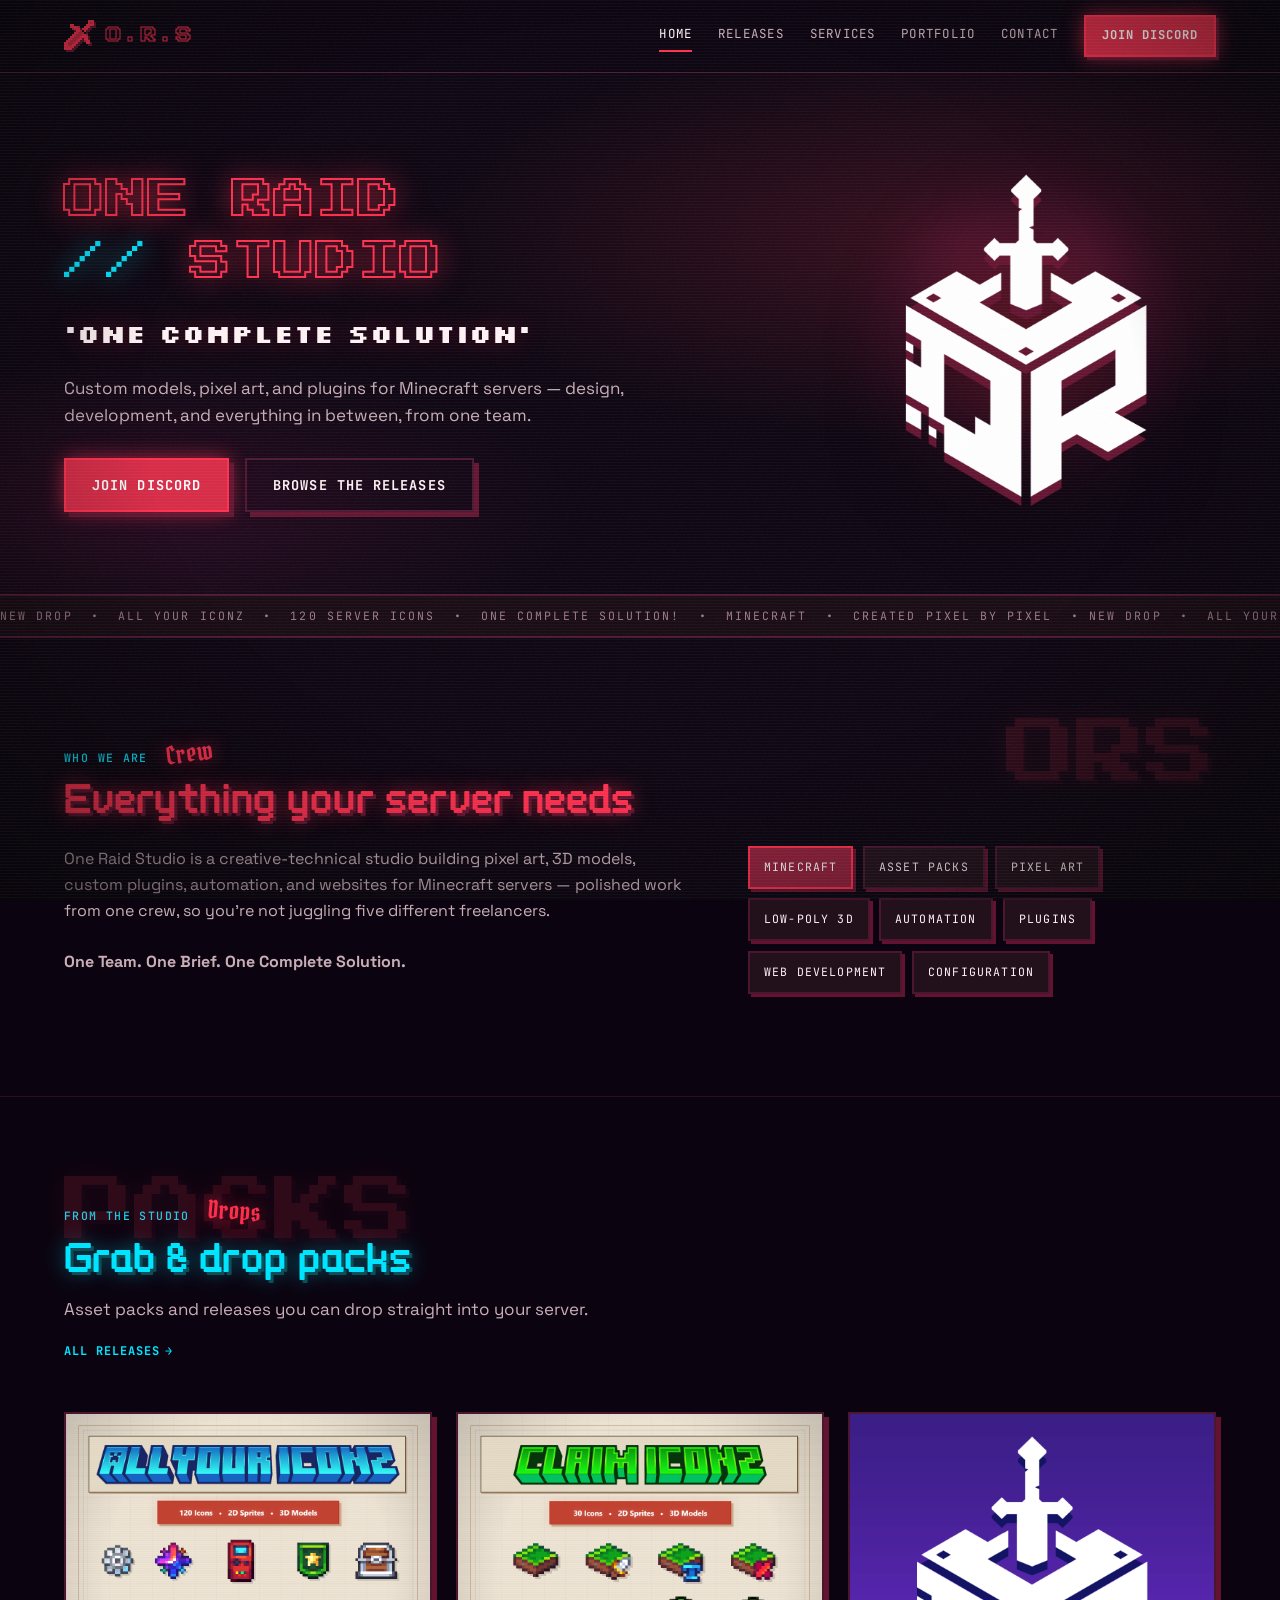
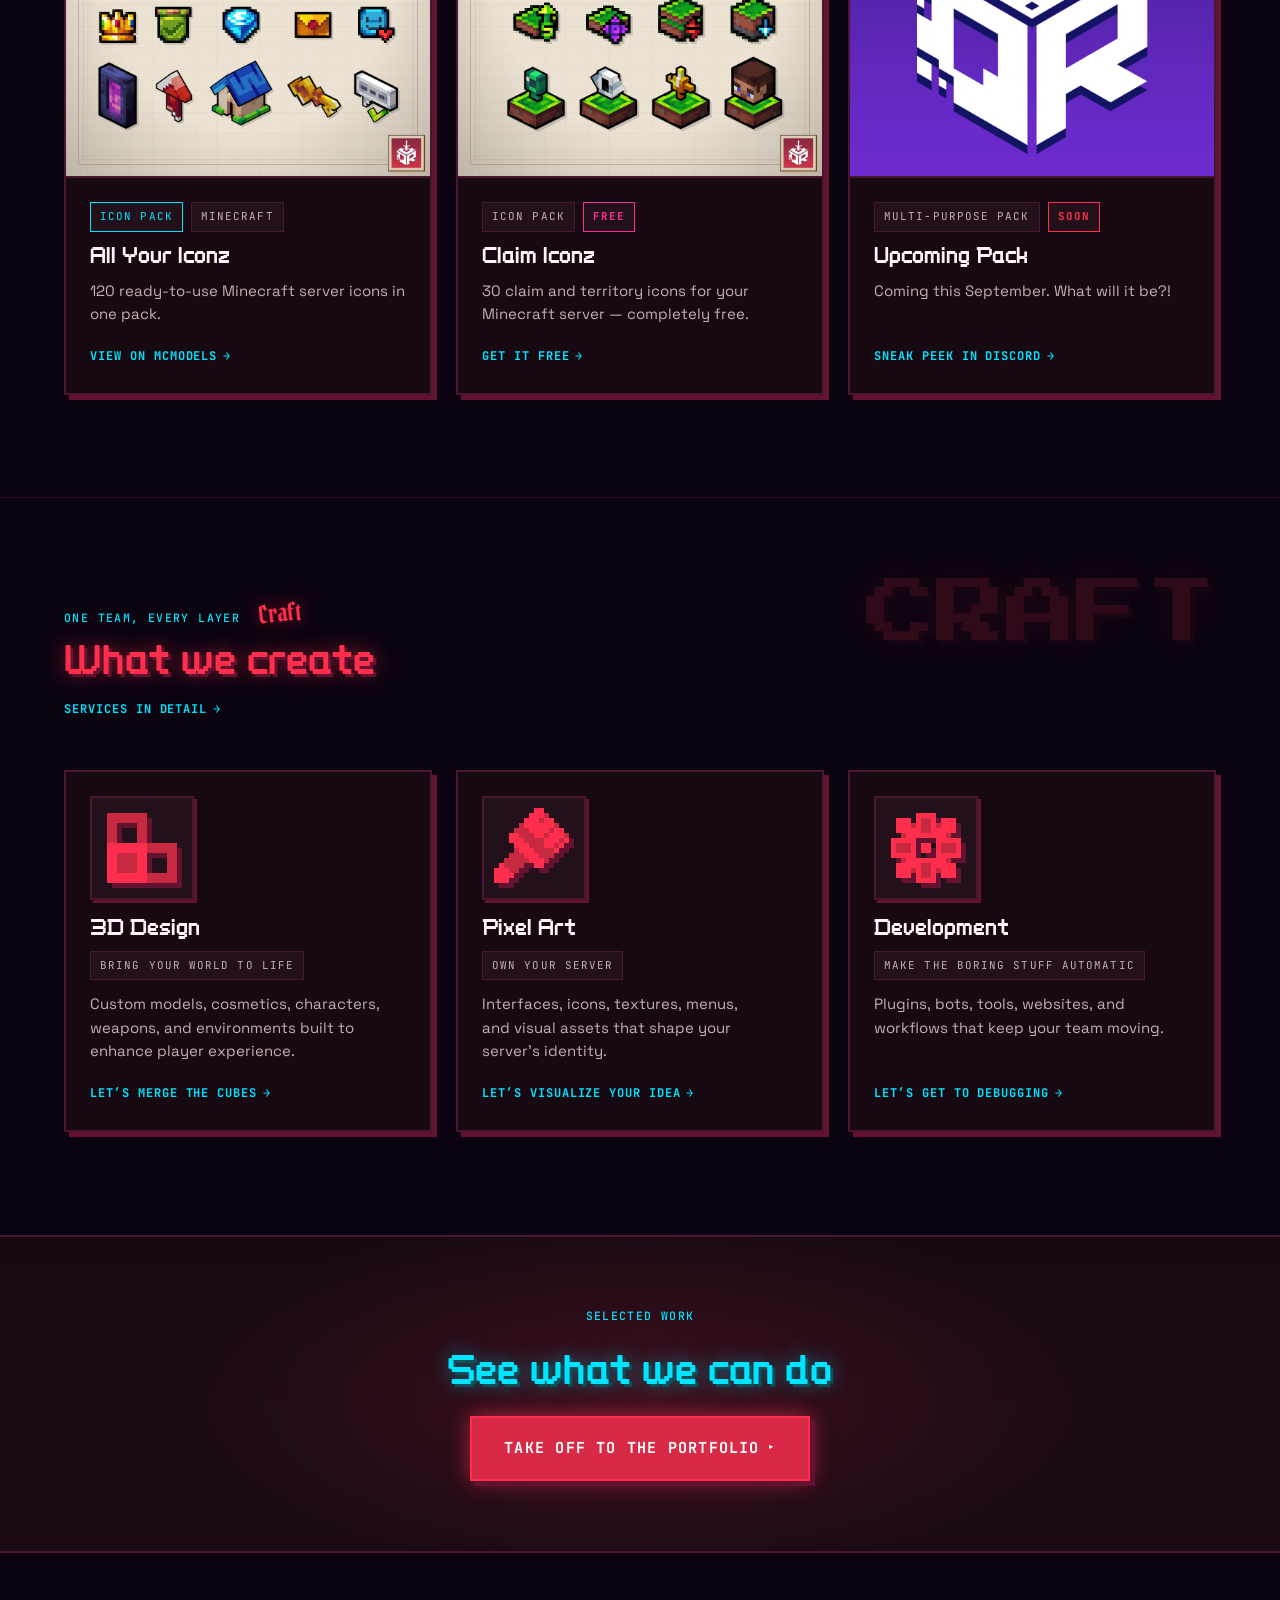
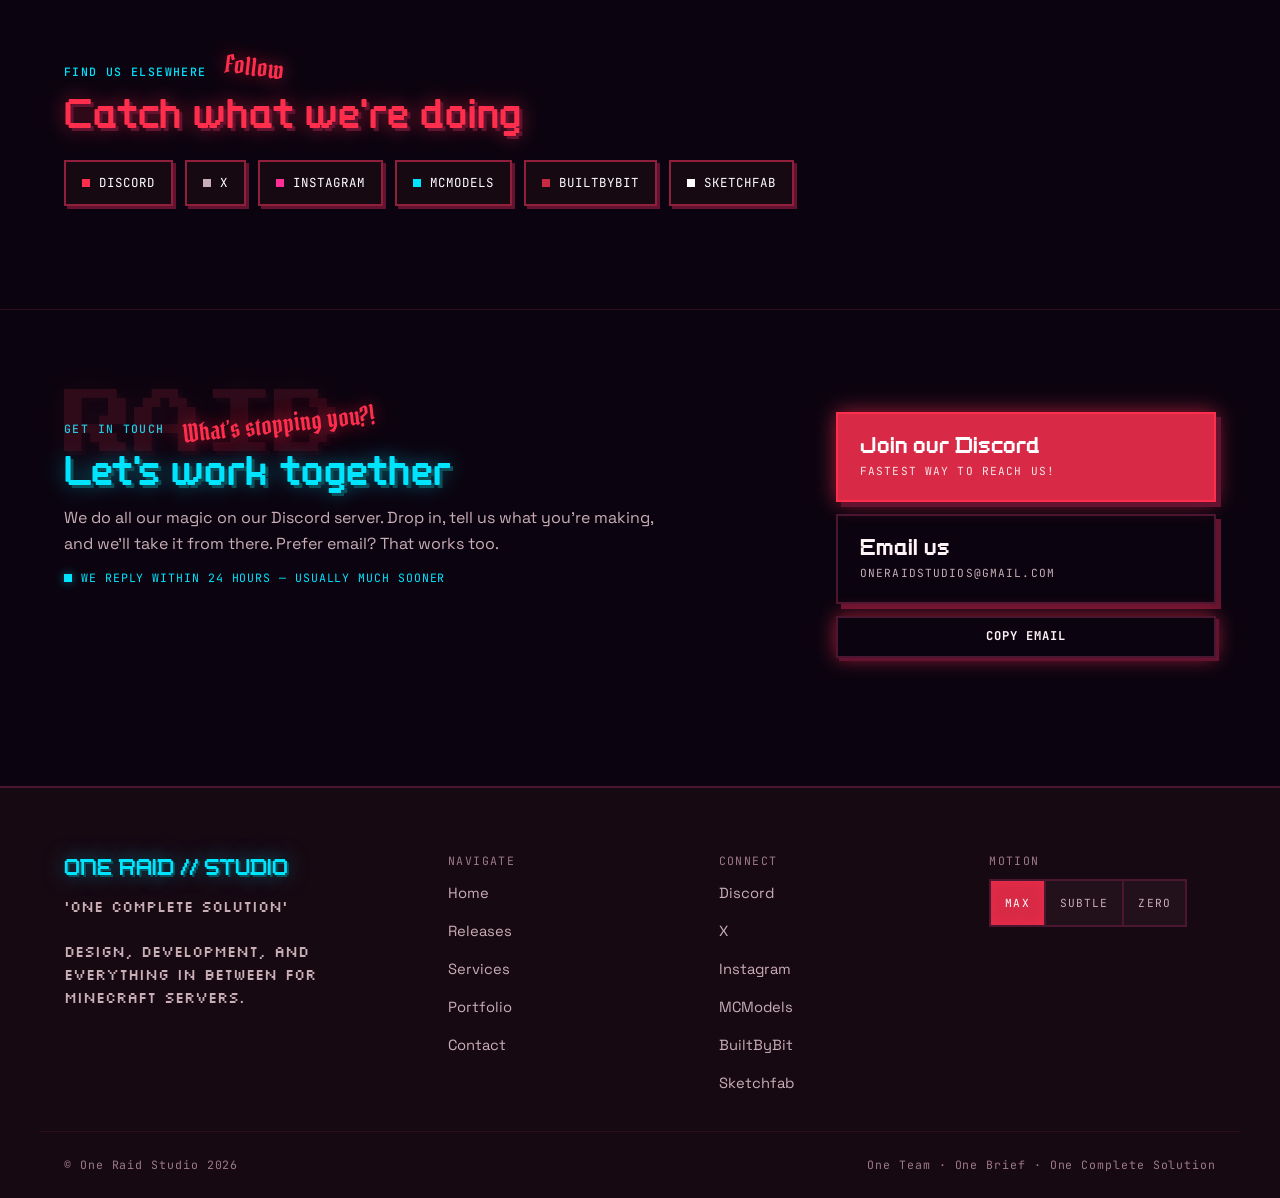
==== commit 71bc4f25: "v2.5 - Portfolio, Products Release" ====
--- a/index.html
+++ b/index.html
@@ -170,8 +170,8 @@
 
     <div class="marquee" aria-hidden="true">
       <div class="marquee__track" data-marquee>
-        <span class="marquee__seq">NEW DROP&nbsp; &bull;&nbsp; ALL YOUR ICONZ&nbsp; &bull;&nbsp; 150 SERVER ICONS&nbsp; &bull;&nbsp; ONE COMPLETE SOLUTION!&nbsp; &bull;&nbsp; MINECRAFT&nbsp; &bull;&nbsp; CREATED PIXEL BY PIXEL&nbsp; &bull;&nbsp; </span>
-        <span class="marquee__seq">NEW DROP&nbsp; &bull;&nbsp; ALL YOUR ICONZ&nbsp; &bull;&nbsp; 150 SERVER ICONS&nbsp; &bull;&nbsp; ONE COMPLETE SOLUTION!&nbsp; &bull;&nbsp; MINECRAFT&nbsp; &bull;&nbsp; CREATED PIXEL BY PIXEL&nbsp; &bull;&nbsp; </span>
+        <span class="marquee__seq">NEW DROP&nbsp; &bull;&nbsp; ALL YOUR ICONZ&nbsp; &bull;&nbsp; 120 SERVER ICONS&nbsp; &bull;&nbsp; ONE COMPLETE SOLUTION!&nbsp; &bull;&nbsp; MINECRAFT&nbsp; &bull;&nbsp; CREATED PIXEL BY PIXEL&nbsp; &bull;&nbsp; </span>
+        <span class="marquee__seq">NEW DROP&nbsp; &bull;&nbsp; ALL YOUR ICONZ&nbsp; &bull;&nbsp; 120 SERVER ICONS&nbsp; &bull;&nbsp; ONE COMPLETE SOLUTION!&nbsp; &bull;&nbsp; MINECRAFT&nbsp; &bull;&nbsp; CREATED PIXEL BY PIXEL&nbsp; &bull;&nbsp; </span>
       </div>
     </div>
 
@@ -218,35 +218,35 @@
         <div class="grid reveal">
           <article class="card">
             <div class="card__media frame frame--1x1" data-label="All Your Iconz — 1:1 preview">
-              <img data-slot src="assets/products/dummy0.png" alt="Preview of the All Your Iconz server icon pack" width="600" height="600" loading="lazy" decoding="async">
+              <img data-slot src="assets/products/r1_ayi.png" alt="Preview of the All Your Iconz server icon pack" width="600" height="600" loading="lazy" decoding="async">
             </div>
             <div class="card__body">
               <div class="tags"><span class="tag tag--cyan">Icon Pack</span><span class="tag">Minecraft</span></div>
               <h3 class="card__title">All Your Iconz</h3>
-              <p class="card__text">150 ready-to-use Minecraft server icons in one pack.</p>
+              <p class="card__text">120 ready-to-use Minecraft server icons in one pack.</p>
               <a class="arrow" href="#" data-link="pack-iconz">View on MCModels <span class="arrow__glyph" aria-hidden="true">&rarr;</span></a>
             </div>
           </article>
           <article class="card">
-            <div class="card__media frame frame--1x1" data-label="All Your Meme Emojis — 1:1 preview">
-              <img data-slot src="assets/products/dummy1.png" alt="Preview of the All Your Meme Emojis pack" width="600" height="600" loading="lazy" decoding="async">
+            <div class="card__media frame frame--1x1" data-label="Claim Iconz — 1:1 preview">
+              <img data-slot src="assets/products/f1_ci.png" alt="Preview of the Claim Iconz icon pack" width="600" height="600" loading="lazy" decoding="async">
             </div>
             <div class="card__body">
-              <div class="tags"><span class="tag">Emoji Pack</span><span class="tag tag--free">Free</span></div>
-              <h3 class="card__title">All Your Meme Emojis</h3>
-              <p class="card__text">45 meme emojis for your server chat — completely free.</p>
-              <a class="arrow" href="#" data-link="pack-meme">Get it free <span class="arrow__glyph" aria-hidden="true">&rarr;</span></a>
+              <div class="tags"><span class="tag">Icon Pack</span><span class="tag tag--free">Free</span></div>
+              <h3 class="card__title">Claim Iconz</h3>
+              <p class="card__text">30 claim and territory icons for your Minecraft server — completely free.</p>
+              <a class="arrow" href="#" data-link="pack-claim">Get it free <span class="arrow__glyph" aria-hidden="true">&rarr;</span></a>
             </div>
           </article>
           <article class="card">
-            <div class="card__media frame frame--1x1" data-label="All Your Hamster Emojis — 1:1 preview">
-              <img data-slot src="assets/products/dummy2.png" alt="Preview of the All Your Hamster Emojis pack" width="600" height="600" loading="lazy" decoding="async">
+            <div class="card__media frame frame--1x1" data-label="Upcoming pack — 1:1 preview">
+              <img data-slot src="assets/products/dummy2.png" alt="Teaser for the next One Raid Studio pack" width="600" height="600" loading="lazy" decoding="async">
             </div>
             <div class="card__body">
-              <div class="tags"><span class="tag">Emoji Pack</span><span class="tag tag--free">Free</span></div>
-              <h3 class="card__title">All Your Hamster Emojis</h3>
-              <p class="card__text">25 hamster emojis to flood your chat with — free.</p>
-              <a class="arrow" href="#" data-link="pack-hamster">Get it free <span class="arrow__glyph" aria-hidden="true">&rarr;</span></a>
+              <div class="tags"><span class="tag">Multi-purpose Pack</span><span class="tag tag--soon">Soon</span></div>
+              <h3 class="card__title">Upcoming Pack</h3>
+              <p class="card__text">Coming this September. What will it be?!</p>
+              <a class="arrow" href="#" data-link="discord">Sneak peek in Discord <span class="arrow__glyph" aria-hidden="true">&rarr;</span></a>
             </div>
           </article>
         </div>
--- a/css/base.css
+++ b/css/base.css
@@ -525,6 +525,7 @@
 }
 .tag--cyan{color:var(--neon-cyan);border-color:var(--neon-cyan)}
 .tag--free{color:var(--neon-magenta);border-color:var(--neon-magenta);font-weight:700}
+.tag--soon{color:var(--neon-red);border-color:var(--neon-red);font-weight:700}
 
 .pills{display:flex;flex-wrap:wrap;gap:10px}
 .pill{
